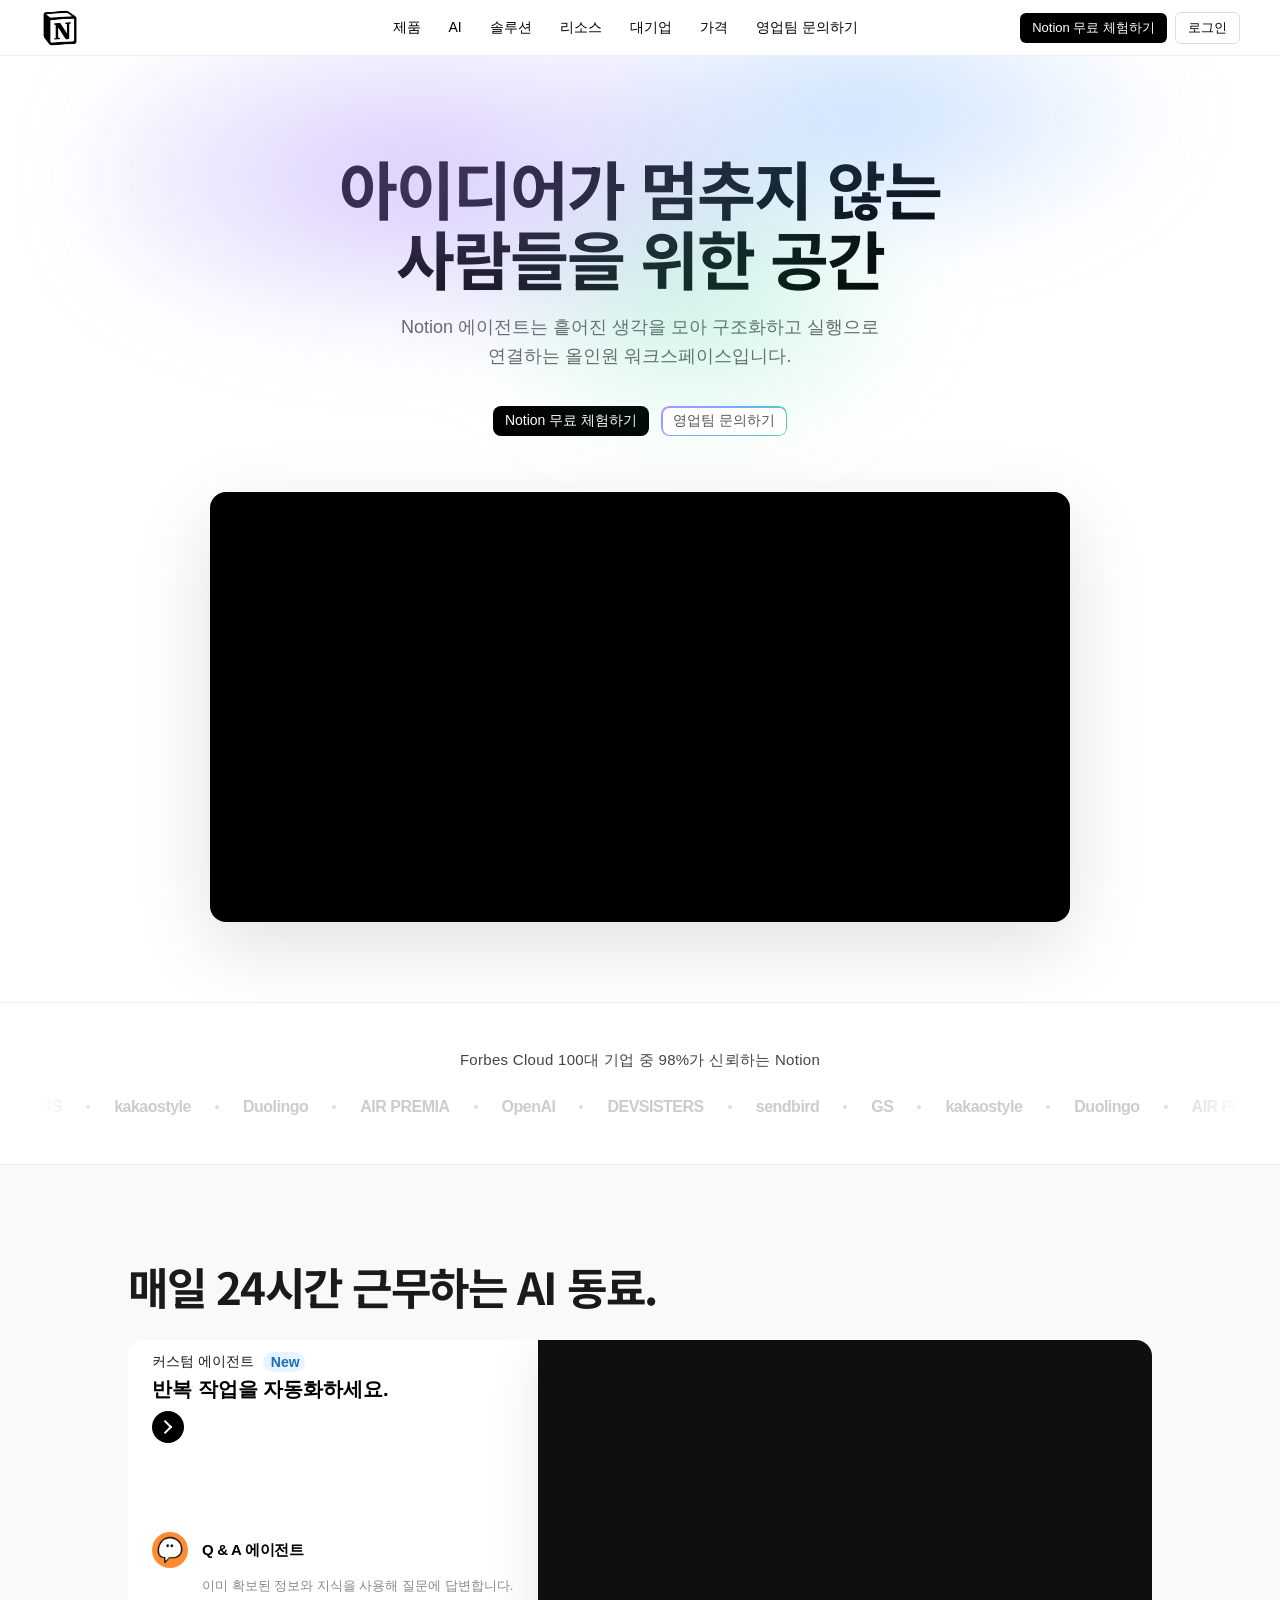
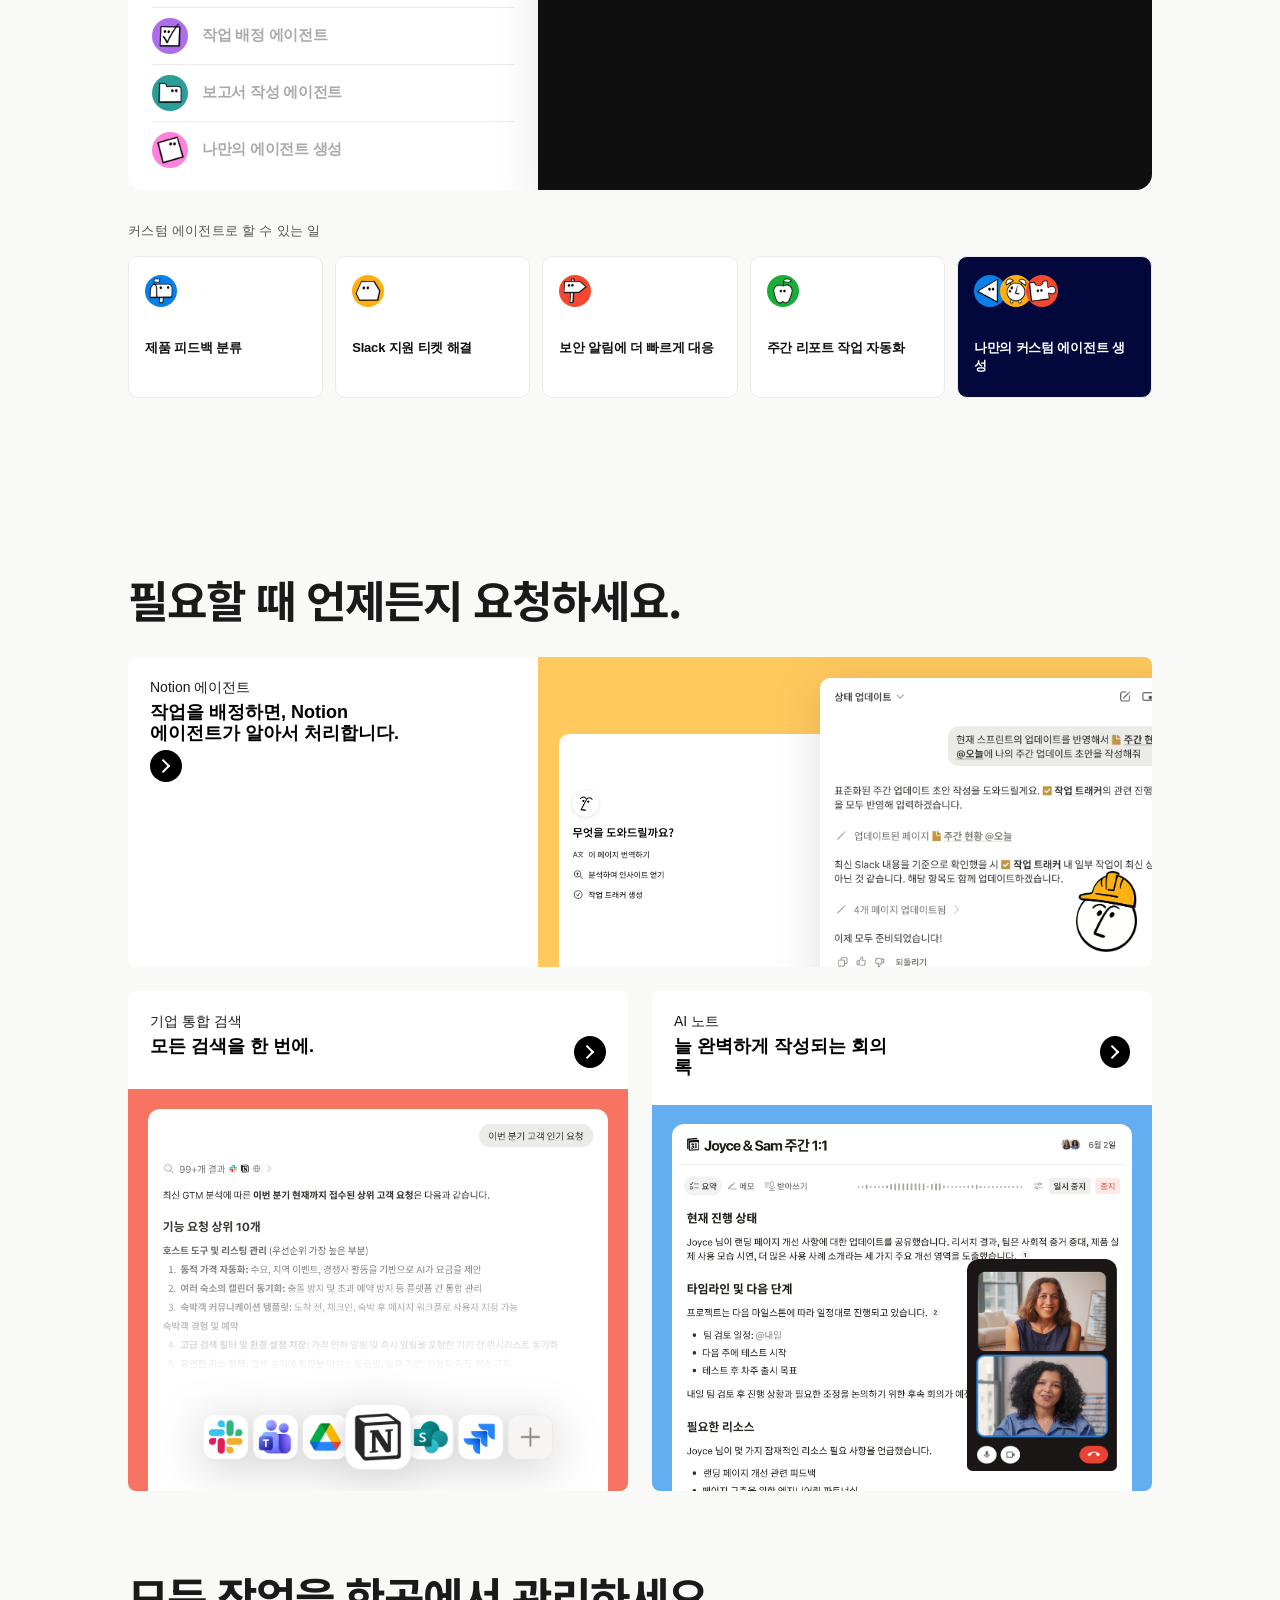
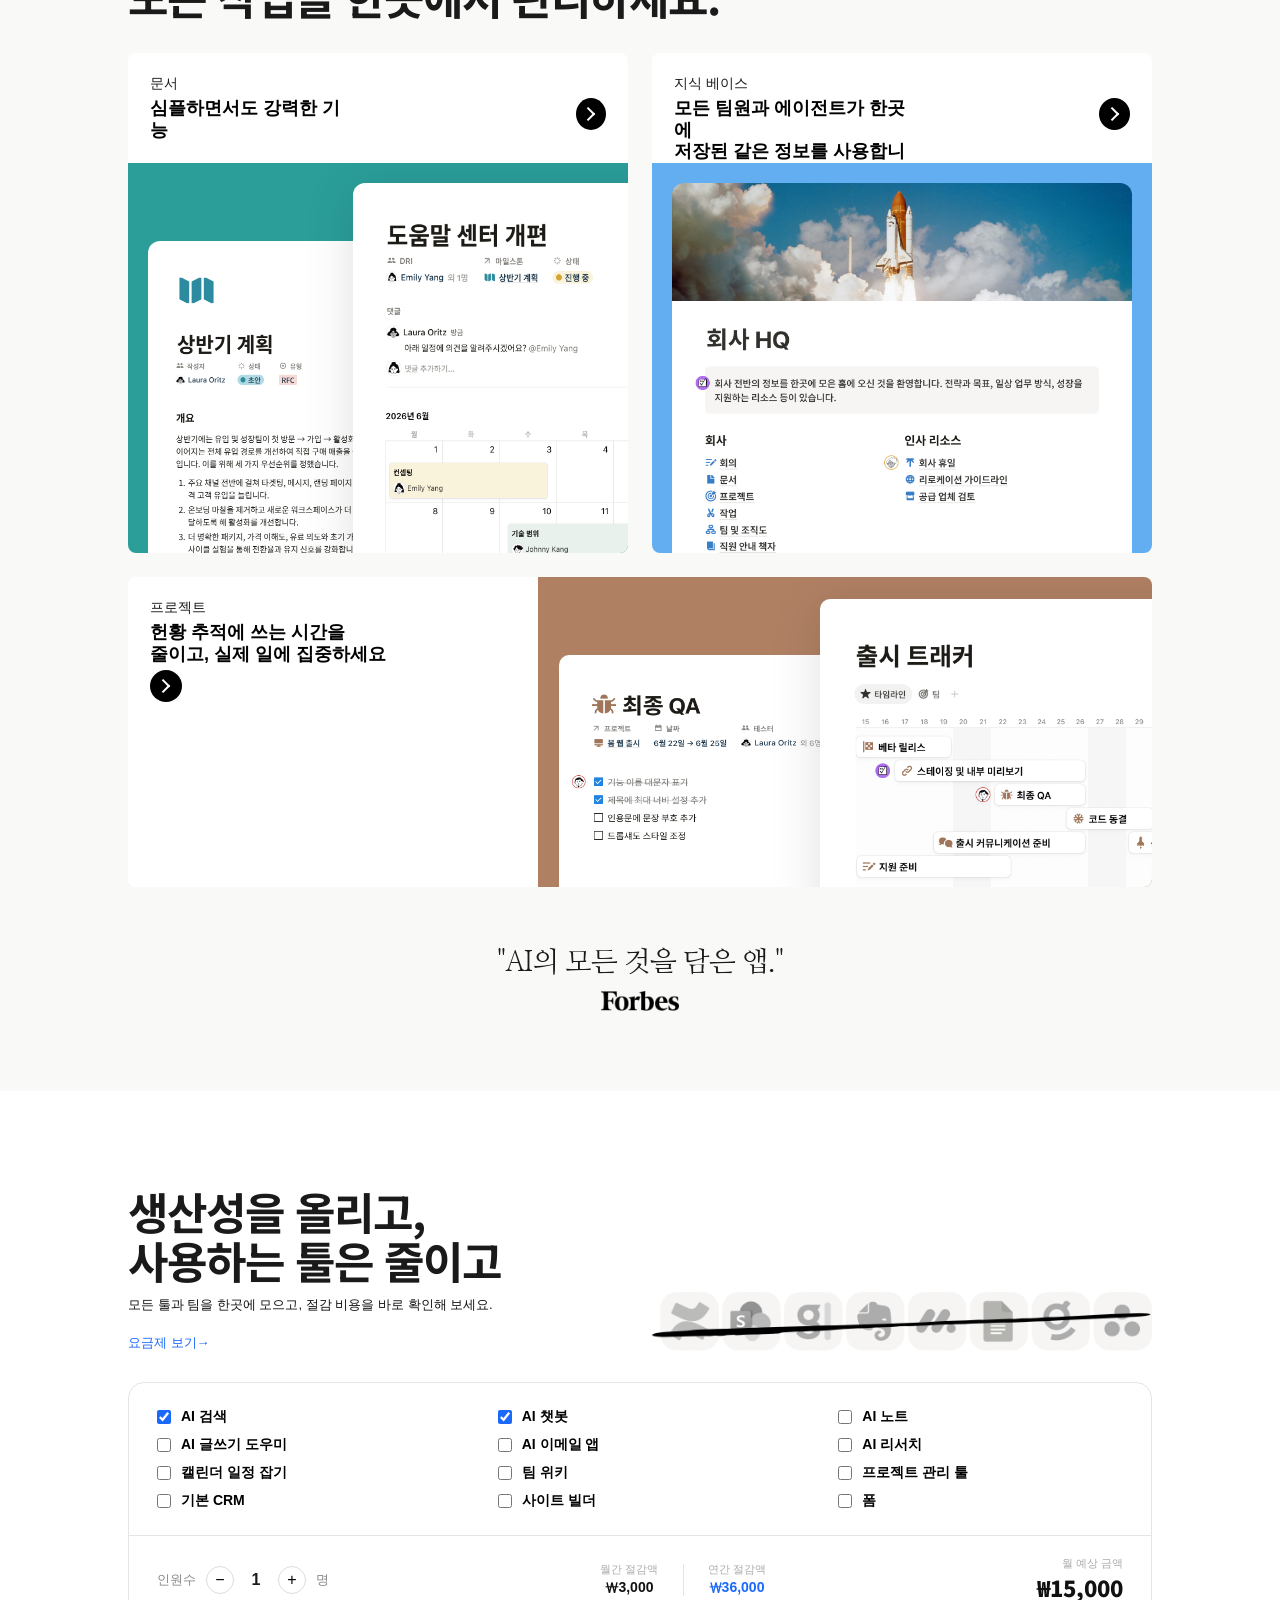
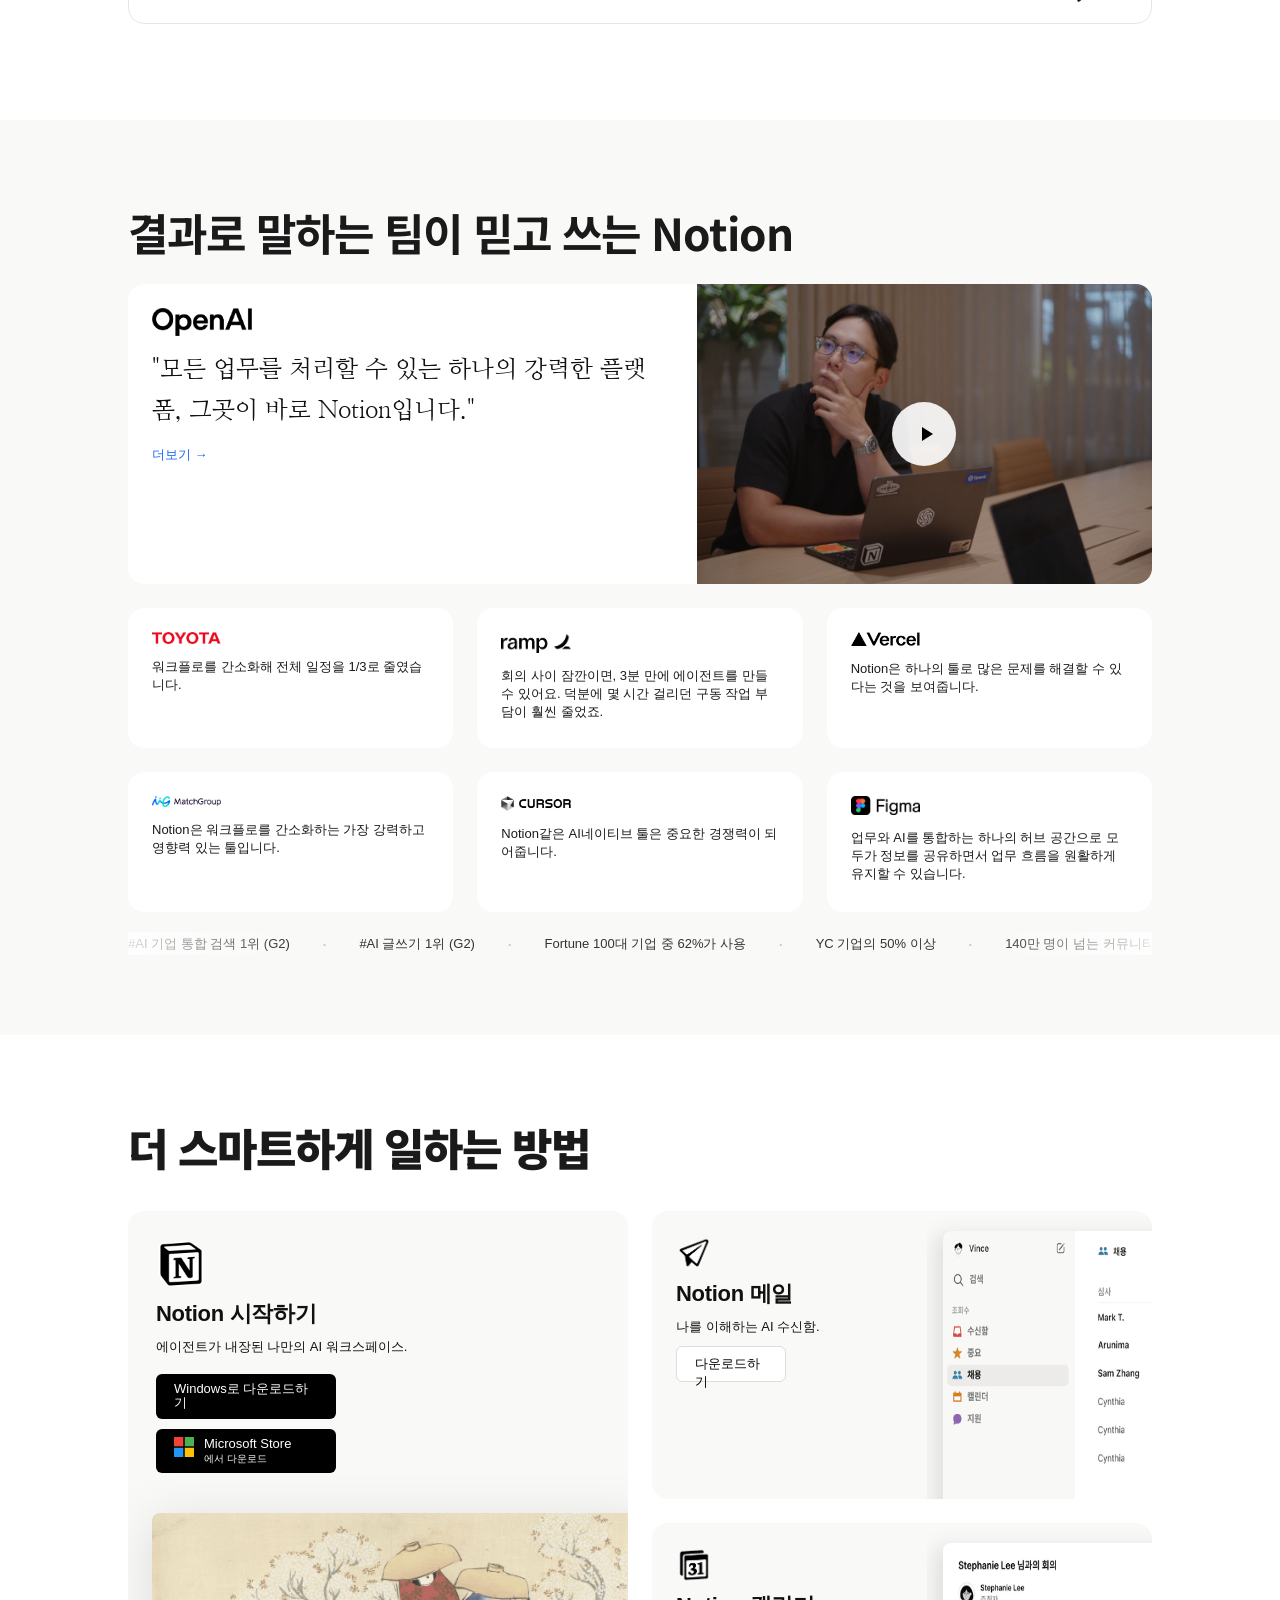
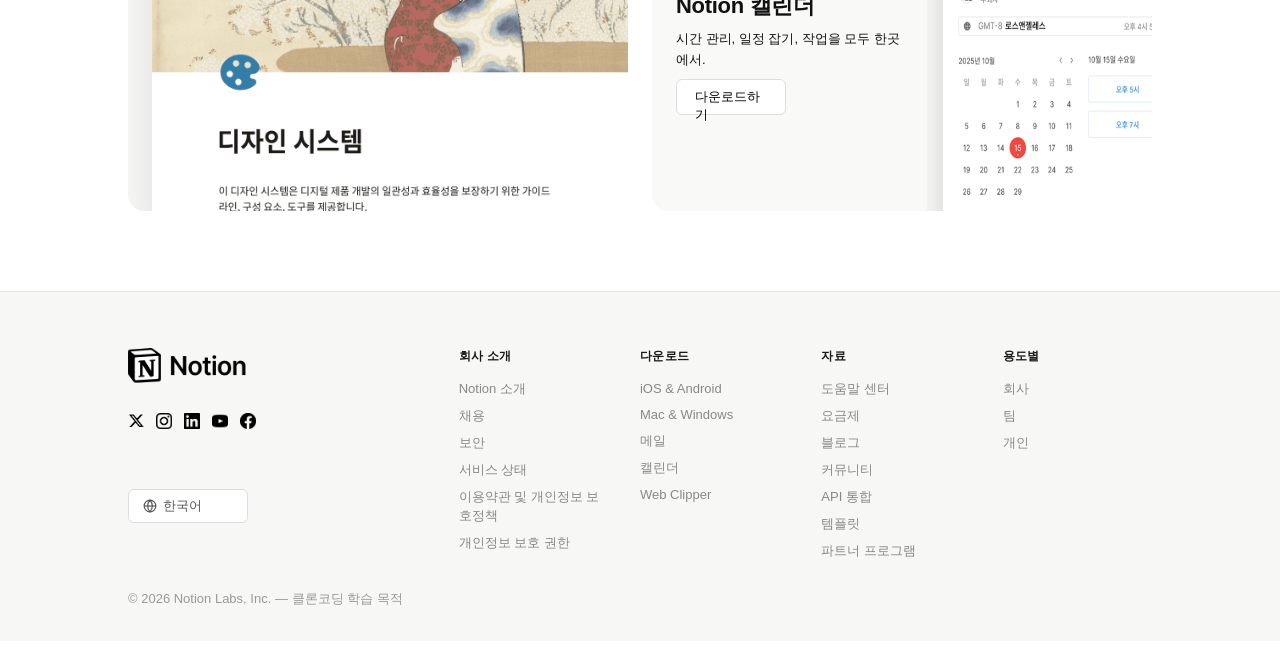
==== index.html @ 0d839140 "Rename Main.html to index.html" ====
<!DOCTYPE html>
<html lang="ko">

<head>
  <meta charset="UTF-8" />
  <meta name="viewport" content="width=device-width, initial-scale=1.0" />
  <title>Notion — 클론코딩</title>
  <link href="https://fonts.googleapis.com/css2?family=Noto+Sans+KR:wght@100..900&display=swap" rel="stylesheet">
  <link href="https://fonts.googleapis.com/css2?family=Nanum+Myeongjo&family=Noto+Sans+KR:wght@100..900&display=swap"
    rel="stylesheet">
  <link rel="stylesheet" href="css/main.css">
</head>

<body>

  <nav>
    <div class="nav-logo">
      <div class="logo-icon"><img src="img/logo.png" alt=""></div>
    </div>
    <ul class="nav-links">
      <li><a href="#">제품</a></li>
      <li><a href="#">AI</a></li>
      <li><a href="#">솔루션</a></li>
      <li><a href="#">리소스</a></li>
      <li><a href="#">대기업</a></li>
      <li><a href="#">가격</a></li>
      <li><a href="#">영업팀 문의하기</a></li>
    </ul>
    <div class="nav-right">
      <button class="btn-dark">Notion 무료 체험하기</button>
      <button class="btn-ghost">로그인</button>
      <button class="hamburger" onclick="toggleMenu()" id="hamburger">
        <span></span>
        <span></span>
        <span></span>
      </button>
    </div>
  </nav>

  <!-- 모바일 메뉴 -->
  <div class="mobile-menu" id="mobile-menu">
    <ul class="mobile-links">
      <li><a href="#" onclick="toggleMenu()">제품</a></li>
      <li><a href="#" onclick="toggleMenu()">AI</a></li>
      <li><a href="#" onclick="toggleMenu()">솔루션</a></li>
      <li><a href="#" onclick="toggleMenu()">리소스</a></li>
      <li><a href="#" onclick="toggleMenu()">요금제</a></li>
      <li><a href="#" onclick="toggleMenu()">대기업</a></li>
      <li><a href="#" onclick="toggleMenu()">가격</a></li>
    </ul>
    <div class="mobile-box">
      <div class="mobile-box-btns">
        <button class="mobile-box-btn">Notion</button>
        <button class="mobile-box-btn">Notion 캘린더</button>
        <button class="mobile-box-btn">Notion 메일</button>
      </div>
    </div>
    <div class="mobile-bottom">
      <button class="mobile-login">로그인</button>
      <button class="mobile-download">Notion 앱 다운로드</button>
    </div>
  </div>


  <section class="hero">
    <h1>아이디어가 멈추지 않는<br>사람들을 위한 공간</h1>
    <p>Notion 에이전트는 흩어진 생각을 모아 구조화하고 실행으로 <br>연결하는 올인원 워크스페이스입니다.</p>
    <div class="hero-cta">
      <button class="cta-primary">Notion 무료 체험하기</button>
      <button class="cta-text">영업팀 문의하기</button>
    </div>

    <div class="hero-video-wrap">
      <video src="video/notion vid.mp4" autoplay muted loop playsinline></video>
    </div>

  </section>

  <div class="logos-section fade-up">
    <p class="logos-label">Forbes Cloud 100대 기업 중 98%가 신뢰하는 Notion</p>
    <div class="logos-marquee-wrap">
      <div class="logos-marquee-track">
        <span class="logo-item">GS</span>
        <span class="logo-dot"></span>
        <span class="logo-item">kakaostyle</span>
        <span class="logo-dot"></span>
        <span class="logo-item">Duolingo</span>
        <span class="logo-dot"></span>
        <span class="logo-item">AIR PREMIA</span>
        <span class="logo-dot"></span>
        <span class="logo-item">OpenAI</span>
        <span class="logo-dot"></span>
        <span class="logo-item">DEVSISTERS</span>
        <span class="logo-dot"></span>
        <span class="logo-item">sendbird</span>
        <span class="logo-dot"></span>
        <span class="logo-item">GS</span>
        <span class="logo-dot"></span>
        <span class="logo-item">kakaostyle</span>
        <span class="logo-dot"></span>
        <span class="logo-item">Duolingo</span>
        <span class="logo-dot"></span>
        <span class="logo-item">AIR PREMIA</span>
        <span class="logo-dot"></span>
        <span class="logo-item">OpenAI</span>
        <span class="logo-dot"></span>
        <span class="logo-item">DEVSISTERS</span>
        <span class="logo-dot"></span>
        <span class="logo-item">sendbird</span>
      </div>
    </div>
  </div>

  <section class="features fade-up">
  <div class="inner">
    <h2 class="features-title">매일 24시간 <br class="mobile-br"> 근무하는 AI 동료.</h2>
    <div class="features-body">

      <!-- 왼쪽 상단: 텍스트 영역 -->
      <div class="features-top-left">
        <div>
          <span>커스텀 에이전트 </span>
          <span class="tag-blue">New</span>
        </div>
        <p class="features-subtitle">반복 작업을 자동화하세요.</p>
        <span class="arrow"></span>
      </div>

      <!-- 왼쪽 하단: 아코디언 리스트 -->
      <div class="features-bottom-left">
        <div class="features-list">
          <div class="feature-item active" onclick="setFeature(this, 'video/notion vid2.mp4')">
            <div class="feature-item-top">
              <div class="feature-item-icon icon-c1">
                <img src="img/icon1.png" alt="">
              </div>
              <div class="feature-item-right">
                <a href="#" class="feature-item-name" onclick="event.preventDefault()">Q & A 에이전트</a>
              </div>
            </div>
            <div class="feature-item-desc">이미 확보된 정보와 지식을 사용해 질문에 답변합니다.</div>
          </div>
          <div class="feature-item" onclick="setFeature(this, 'video/notion vid.mp4')">
            <div class="feature-item-top">
              <div class="feature-item-icon icon-c2">
                <img src="img/icon2.png" alt="">
              </div>
              <div class="feature-item-right">
                <span class="feature-item-name">작업 배정 에이전트</span>
              </div>
            </div>
            <div class="feature-item-desc">담당자를 지정하고, 우선순위를 설정하거나, 작업을 배정하는 일도 알아서 수행합니다.</div>
          </div>
          <div class="feature-item" onclick="setFeature(this, 'video/notion vid2.mp4')">
            <div class="feature-item-top">
              <div class="feature-item-icon icon-c3">
                <img src="img/icon3.png" alt="">
              </div>
              <div class="feature-item-right">
                <span class="feature-item-name">보고서 작성 에이전트</span>
              </div>
            </div>
            <div class="feature-item-desc">보고서를 대신 작성·요약하고 전송합니다.</div>
          </div>
          <div class="feature-item" onclick="setFeature(this, 'video/notion vid.mp4')">
            <div class="feature-item-top">
              <div class="feature-item-icon icon-c4">
                <img src="img/icon4.png" alt="">
              </div>
              <div class="feature-item-right">
                <span class="feature-item-name">나만의 에이전트 생성</span>
              </div>
            </div>
            <div class="feature-item-desc">반복되는 작업은 커스텀 에이전트에 맡겨 보세요.</div>
          </div>
        </div>
      </div>

      <!-- 오른쪽: 비디오 (row 전체) -->
      <div class="features-video">
        <video class="feat-vid active" src="video/notion vid2.mp4" autoplay muted loop playsinline></video>
      </div>

    </div>

    <!-- 모바일 아이템 텍스트 -->
    <div class="mobile-feat-info">
      <div class="mobile-feat-name" id="mobile-feat-name">Q & A 에이전트</div>
      <div class="mobile-feat-desc" id="mobile-feat-desc">이미 확보된 정보와 지식을 사용해 질문에 답변합니다.</div>
      <div class="mobile-feat-dots">
        <button class="mobile-dot active" onclick="mobileFeat(0)"></button>
        <button class="mobile-dot" onclick="mobileFeat(1)"></button>
        <button class="mobile-dot" onclick="mobileFeat(2)"></button>
        <button class="mobile-dot" onclick="mobileFeat(3)"></button>
      </div>
    </div>

    <!-- 하단: 타이틀 + 5개 카드 -->
    <div class="features-bottom">
      <p class="features-bottom-title">커스텀 에이전트로 할 수 있는 일</p>
      <div class="features-cards">
        <div class="feat-card">
          <div class="feat-card-icon icon-c5"><img src="img/icon5.png" alt=""></div>
          <div class="feat-card-name">제품 피드백 분류</div>
        </div>
        <div class="feat-card">
          <div class="feat-card-icon icon-c6"><img src="img/icon6.png" alt=""></div>
          <div class="feat-card-name">Slack 지원 티켓 해결</div>
        </div>
        <div class="feat-card">
          <div class="feat-card-icon icon-c7"><img src="img/icon7.png" alt=""></div>
          <div class="feat-card-name">보안 알림에 더 빠르게 대응</div>
        </div>
        <div class="feat-card">
          <div class="feat-card-icon icon-c8"><img src="img/icon8.png" alt=""></div>
          <div class="feat-card-name">주간 리포트 작업 자동화</div>
        </div>
        <div class="feat-card feat-card-overlap">
          <div class="feat-card-icon-overlap">
            <div class="overlap-circle icon-c9"><img src="img/icon9.png" alt=""></div>
            <div class="overlap-circle icon-c10"><img src="img/icon10.png" alt=""></div>
            <div class="overlap-circle icon-c11"><img src="img/icon11.png" alt=""></div>
          </div>
          <div class="feat-card-name">나만의 커스텀 에이전트 생성</div>
        </div>
      </div>
    </div>

  </div>
</section>

  <section class="hl-section fade-up">
    <div class="inner">
      <h2 class="hl-title">필요할 때 언제든지 요청하세요.</h2>
      <div class="hl-grid">
        <!-- 상단: 큰 카드 1개 -->
        <div class="hl-card hl-card-large">
          <div class="hl-card-left">
            <div><span>Notion 에이전트 </span></div>
            <p class="features-subtitle">작업을 배정하면, Notion <br> 에이전트가 알아서 처리합니다.</p>
            <span class="arrow"></span>
          </div>
          <div class="hl-card-right">
            <img class="hl-img-base" src="img/notion3.png" alt="">
            <img class="hl-img-mid" src="img/notion4.png" alt="">
            <img class="hl-img-top" src="img/notion_icon.png" alt="">
          </div>
        </div>
        <!-- 하단: 카드 2개 -->
        <div class="hl-card hl-card-small hl-small-1">
          <div class="hl-small-text">
            <div>
              <span>기업 통합 검색 </span>
            </div>
            <div class="text1">
              <p class="features-subtitle">모든 검색을 한 번에.</p>
              <span class="arrow"></span>
            </div>
          </div>
          <div class="hl-small1">
            <img class="small-img" src="img/notion_bot1.png" alt="">
            <img class="small-icon" src="img/notion_bot_icon.png" alt="">
          </div>
        </div>
        <div class="hl-card hl-card-small hl-small-2">
          <div class="hl-small-text">
            <div>
              <span>AI 노트 </span>
            </div>
            <div class="text2">
              <p class="features-subtitle">늘 완벽하게 작성되는 회의록</p>
              <span class="arrow"></span>
            </div>
          </div>
          <div class="hl-small2">
            <img class="small-img" src="img/notion_bot2.png" alt="">
            <img class="small-icon" src="img/notion_bot_icon2.png" alt="">
          </div>
        </div>
      </div>
    </div>
  </section>

  <section class="hl-section-2 fade-up">
    <div class="inner">
      <h2 class="hl-title">모든 작업을 <br class="mobile-br"> 한곳에서 관리하세요.</h2>
      <div class="hl-grid-2">
        <!-- 상단: 카드 2개 -->
        <div class="hl-card hl-card-small hl-small-1">
          <div class="hl-small-text">
            <div><span>문서</span></div>
            <div class="text3">
              <p class="features-subtitle">심플하면서도 강력한 기능</p>
              <span class="arrow"></span>
            </div>
          </div>
          <div class="hl-small3">
            <img class="small-top" src="img/notion_top1.png" alt="">
            <img class="small-bot" src="img/notion_top2.png" alt="">
          </div>
        </div>
        <div class="hl-card hl-card-small hl-small-2">
          <div class="hl-small-text">
            <div><span>지식 베이스 </span></div>
            <div class="text4">
              <p class="features-subtitle">모든 팀원과 에이전트가 한곳에 <br> 저장된 같은 정보를 사용합니다.</p>
              <span class="arrow"></span>
            </div>
          </div>
          <div class="hl-small4">
            <img class="small-img" src="img/notion_top3.png" alt="">
          </div>
        </div>
        <!-- 하단: 큰 카드 1개 -->
        <div class="hl-card hl-card-large-2">
          <div class="hl-card-left">
            <div><span>프로젝트 </span></div>
            <p class="features-subtitle">헌황 추적에 쓰는 시간을 <br> 줄이고, 실제 일에 집중하세요</p>
            <span class="arrow"></span>
          </div>
          <div class="hl-card-right2">
            <img class="hl-img-base" src="img/notion6.png" alt="">
            <img class="hl-img-mid" src="img/notion5.png" alt="">
          </div>
        </div>
      </div>
    </div>
    <div class="hl-bottom-banner">
      <p class="hl-bottom-text">"AI의 모든 것을 담은 앱."</p>
      <img class="hl-bottom-img" src="img/banner_icon.png" alt="">
    </div>
  </section>


  <section class="pricing-hero fade-up">

    <div class="inner">

      <div class="pricing-hero-top">
        <div class="pricing-hero-left">
          <h2 class="pricing-hero-title">생산성을 올리고, <br> 사용하는 툴은 줄이고</h2>
          <p class="pricing-hero-sub">모든 툴과 팀을 한곳에 모으고, 절감 비용을 바로 확인해 보세요.</p>
          <button class="pricing-hero-btn">요금제 보기→</button>
        </div>

        <div class="pricing-hero-right">
          <img src="img/pricing.png" alt="">
        </div>
      </div>

      <div class="pricing-box">
        <!-- 체크리스트 -->
        <ul class="pricing-checklist">
          <li>
            <label class="check-item">
              <input type="checkbox" checked onchange="calcPrice()">
              <span class="check-name">AI 검색</span>
            </label>
          </li>
          <li>
            <label class="check-item">
              <input type="checkbox" checked onchange="calcPrice()">
              <span class="check-name">AI 챗봇</span>
            </label>
          </li>
          <li>
            <label class="check-item">
              <input type="checkbox" onchange="calcPrice()">
              <span class="check-name">AI 노트</span>
            </label>
          </li>
          <li>
            <label class="check-item">
              <input type="checkbox" onchange="calcPrice()">
              <span class="check-name">AI 글쓰기 도우미</span>
            </label>
          </li>
          <li>
            <label class="check-item">
              <input type="checkbox" onchange="calcPrice()">
              <span class="check-name">AI 이메일 앱</span>
            </label>
          </li>
          <li>
            <label class="check-item">
              <input type="checkbox" onchange="calcPrice()">
              <span class="check-name">AI 리서치</span>
            </label>
          </li>
          <li>
            <label class="check-item">
              <input type="checkbox" onchange="calcPrice()">
              <span class="check-name">캘린더 일정 잡기</span>
            </label>
          </li>
          <li>
            <label class="check-item">
              <input type="checkbox" onchange="calcPrice()">
              <span class="check-name">팀 위키</span>
            </label>
          </li>
          <li>
            <label class="check-item">
              <input type="checkbox" onchange="calcPrice()">
              <span class="check-name">프로젝트 관리 툴</span>
            </label>
          </li>
          <li>
            <label class="check-item">
              <input type="checkbox" onchange="calcPrice()">
              <span class="check-name">기본 CRM</span>
            </label>
          </li>
          <li>
            <label class="check-item">
              <input type="checkbox" onchange="calcPrice()">
              <span class="check-name">사이트 빌더</span>
            </label>
          </li>
          <li>
            <label class="check-item">
              <input type="checkbox" onchange="calcPrice()">
              <span class="check-name">폼</span>
            </label>
          </li>
        </ul>

        <!-- 구분선 -->
        <div class="pricing-divider"></div>

        <!-- 인원수 + 절감액 일렬 -->
        <div class="pricing-bottom-row">
          <div class="pricing-counter">
            <span class="counter-label">인원수</span>
            <button class="counter-btn" onclick="changeCount(-1)">−</button>
            <span class="counter-num" id="member-count">1</span>
            <button class="counter-btn" onclick="changeCount(1)">+</button>
            <span class="counter-unit">명</span>
          </div>
          <div class="pricing-savings">
            <div class="saving-item">
              <span class="saving-label">월간 절감액</span>
              <span class="saving-value" id="monthly-saving">₩0</span>
            </div>
            <div class="saving-divider"></div>
            <div class="saving-item">
              <span class="saving-label">연간 절감액</span>
              <span class="saving-value highlight-saving" id="yearly-saving">₩0</span>
            </div>
          </div>
          <div class="pricing-total-wrap">
            <span class="pricing-total-label">월 예상 금액</span>
            <span class="pricing-total-num" id="total-price">₩15,000</span>
          </div>
        </div>
      </div>
    </div>
  </section>

  <section class="social-section fade-up">
    <div class="inner">

      <h2 class="social-hero-title">결과로 말하는 팀이 <br class="mobile-br"> 믿고 쓰는 Notion</h2>

      <div class="social-card-large">
        <div class="social-large-left">
          <img class="social-large-title" src="img/openai.png" alt="">
          <p class="social-large-desc">"모든 업무를 처리할 수 있는 <br class="mobile-br"> 하나의 <br>강력한 플랫폼, <br class="mobile-br">
            그곳이 바로 Notion입니다."</p>
          <a href="#" class="social-large-btn">더보기 →</a>
        </div>
        <div class="social-large-right" onclick="openModal()">
          <img src="img/social_thumb.png" alt="">
          <div class="play-overlay">
            <div class="play-circle">
              <svg viewBox="0 0 24 24">
                <path d="M8 5v14l11-7z" />
              </svg>
            </div>
          </div>
        </div>
      </div>

      <!-- 유튜브 모달 -->
      <div class="yt-modal" id="yt-modal" onclick="closeModal(event)">
        <div class="yt-modal-inner">
          <button class="yt-close" onclick="closeModal()">✕</button>
          <iframe width="1410" height="793" src="https://www.youtube.com/embed/HubmluaaFmc"
            title="OpenAI turns shared knowledge into faster workflows" frameborder="0"
            allow="accelerometer; autoplay; clipboard-write; encrypted-media; gyroscope; picture-in-picture; web-share"
            referrerpolicy="strict-origin-when-cross-origin" allowfullscreen></iframe>
        </div>
      </div>


      <div class="social-grid">
        <div class="social-card">
          <a href="#"></a>
          <img src="img/toyota.png" alt="">
          <p>워크플로를 간소화해 전체 일정을 1/3로 <br> 줄였습니다.</p>
        </div>
        <div class="social-card">
          <a href="#"></a>
          <img src="img/ramp.png" alt="">
          <p>회의 사이 잠깐이면, 3분 만에 에이전트를 만들 수 있어요. 덕분에 몇 시간 걸리던 구동 작업 부담이 훨씬 줄었죠.</p>
        </div>
        <div class="social-card">
          <a href="#"></a>
          <img src="img/vercel.png" alt="">
          <p>Notion은 하나의 툴로 많은 문제를 해결할 수 <br> 있다는 것을 보여줍니다.</p>
        </div>
        <div class="social-card">
          <a href="#"></a>
          <img src="img/match.png" alt="">
          <p>Notion은 워크플로를 간소화하는 가장 강력하고 <br> 영향력 있는 툴입니다.</p>
        </div>
        <div class="social-card">
          <a href="#"></a>
          <img src="img/cursor.png" alt="">
          <p>Notion같은 AI네이티브 툴은 중요한 경쟁력이 <br> 되어줍니다.</p>
        </div>
        <div class="social-card">
          <a href="#"></a>
          <img src="img/Figma-logo.png" alt="">
          <p>업무와 AI를 통합하는 하나의 허브 공간으로 모두가 정보를 공유하면서 업무 흐름을 원활하게 유지할 수 있습니다.</p>
        </div>
      </div>

      <div class="marquee-wrap">
        <div class="marquee-track">
          <span>#AI 기업 통합 검색 1위 (G2)</span>
          <span class="marquee-dot">·</span>
          <span>#AI 글쓰기 1위 (G2)</span>
          <span class="marquee-dot">·</span>
          <span>Fortune 100대 기업 중 62%가 사용</span>
          <span class="marquee-dot">·</span>
          <span>YC 기업의 50% 이상</span>
          <span class="marquee-dot">·</span>
          <span>140만 명이 넘는 커뮤니티 멤버</span>
          <span class="marquee-dot">·</span>
          <span>1억 명 이상의 전 세계 사용자</span>
          <span class="marquee-dot">·</span>
          <span>#3년 연속 지식 베이스 1위 (G2)</span>
          <span class="marquee-dot">·</span>
        </div>
      </div>
    </div>
  </section>

  <section class="bento-section fade-up">
    <div class="inner">
      <h2 class="bento-title">더 스마트하게 일하는 방법</h2>
      <div class="bento-grid">

        <!-- 왼쪽: 큰 카드 -->
        <div class="bento-card bento-large">
          <img class="bento-l-img1" src="img/bento_icon1.png" alt="">
          <div class="bento-l-text">
            <p class="bento-label">Notion 시작하기</p>
            <p class="bento-desc">에이전트가 내장된 나만의 AI 워크스페이스.</p>
            <div class="bento-btns">
              <a href="#" class="bento-btn-solid">Windows로 다운로드하기</a>
              <a href="#" class="bento-btn-solid"><img src="img/microsoft.png" alt="">
                <p>Microsoft Store<br><span>에서 다운로드</span></p>
              </a>
              <a href="#" class="bento-btn-solid bento-btn-mobile-only"><img src="img/android.png" alt="">안드로이드용
                다운로드하기</a>
            </div>
          </div>
          <div class="bento-l-img2-wrap">
            <img class="bento-l-img2" src="img/bento_img1.png" alt="">
          </div>
        </div>

        <!-- 오른쪽: 카드 2개 위아래 -->
        <div class="bento-right">
          <div class="bento-card bento-small">
            <div class="bento-s-left">
              <img class="bento-s-img1" src="img/bento_icon2.png" alt="">
              <p class="bento-label">Notion 메일</p>
              <p class="bento-desc">나를 이해하는 AI 수신함.</p>
              <a href="#" class="bento-btn-outline">다운로드하기</a>
            </div>
            <div class="bento-s-img2-wrap">
              <img class="bento-s-img2" src="img/bento_img2.png" alt="">
            </div>
          </div>
          <div class="bento-card bento-small">
            <div class="bento-s-left">
              <img class="bento-s-img1" src="img/bento_icon3.png" alt="">
              <p class="bento-label">Notion 캘린더</p>
              <p class="bento-desc">시간 관리, 일정 잡기, 작업을 모두 한곳에서.</p>
              <a href="#" class="bento-btn-outline">다운로드하기</a>
            </div>
            <div class="bento-s-img2-wrap">
              <img class="bento-s-img2" src="img/bento_img3.png" alt="">
            </div>
          </div>
        </div>

      </div>
    </div>
  </section>

  <footer>
    <div class="inner">
      <div class="footer-grid">
        <div class="footer-brand">
          <img src="img/footer_icon.png" alt="">
          <div class="footer-sns">
            <a href="#" class="sns-btn"><img src="img/sns_x.png" alt="X"></a>
            <a href="#" class="sns-btn"><img src="img/sns_instagram.png" alt="Instagram"></a>
            <a href="#" class="sns-btn"><img src="img/sns_linkedin.png" alt="LinkedIn"></a>
            <a href="#" class="sns-btn"><img src="img/sns_youtube.png" alt="YouTube"></a>
            <a href="#" class="sns-btn"><img src="img/sns_facebook.png" alt="Facebook"></a>
          </div>
          <div class="footer-lang-wrap">
            <button class="footer-lang-btn" onclick="toggleLang(event)">
              <svg width="14" height="14" viewBox="0 0 24 24" fill="none" stroke="currentColor" stroke-width="2">
                <circle cx="12" cy="12" r="10" />
                <line x1="2" y1="12" x2="22" y2="12" />
                <path d="M12 2a15.3 15.3 0 0 1 4 10 15.3 15.3 0 0 1-4 10 15.3 15.3 0 0 1-4-10 15.3 15.3 0 0 1 4-10z" />
              </svg>
              <span id="lang-label">한국어</span>
            </button>
            <div class="lang-dropdown" id="lang-dropdown">
              <button onclick="selectLang('한국어', this)">한국어</button>
              <button onclick="selectLang('English', this)">English</button>
              <button onclick="selectLang('日本語', this)">日本語</button>
              <button onclick="selectLang('中文', this)">中文</button>
              <button onclick="selectLang('Français', this)">Français</button>
              <button onclick="selectLang('Deutsch', this)">Deutsch</button>
            </div>
          </div>
          <p class="footer-bottom">© 2026 Notion Labs, Inc. — 클론코딩 학습 목적</p>
        </div>
        <div class="footer-col">
          <h4>회사 소개</h4>
          <ul>
            <li><a href="#">Notion 소개</a></li>
            <li><a href="#">채용</a></li>
            <li><a href="#">보안</a></li>
            <li><a href="#">서비스 상태</a></li>
            <li><a href="#">이용약관 및 개인정보 보호정책</a></li>
            <li><a href="#">개인정보 보호 권한</a></li>
          </ul>
        </div>
        <div class="footer-col">
          <h4>다운로드</h4>
          <ul>
            <li><a href="#">iOS & Android</a></li>
            <li><a href="#">Mac & Windows</a></li>
            <li><a href="#">메일</a></li>
            <li><a href="#">캘린더</a></li>
            <li><a href="#">Web Clipper</a></li>
          </ul>
        </div>
        <div class="footer-col">
          <h4>자료</h4>
          <ul>
            <li><a href="#">도움말 센터</a></li>
            <li><a href="#">요금제</a></li>
            <li><a href="#">블로그</a></li>
            <li><a href="#">커뮤니티</a></li>
            <li><a href="#">API 통합</a></li>
            <li><a href="#">템플릿</a></li>
            <li><a href="#">파트너 프로그램</a></li>
          </ul>
        </div>
        <div class="footer-col">
          <h4>용도별</h4>
          <ul>
            <li><a href="#">회사</a></li>
            <li><a href="#">팀</a></li>
            <li><a href="#">개인</a></li>
          </ul>
        </div>
      </div>
    </div>
  </footer>

  <script>
    const mobileFeats = [
      { name: '문서 & 위키', desc: '팀의 지식을 체계적으로 정리하고 모든 문서를 한 곳에서 관리하세요.' },
      { name: '프로젝트 & 태스크', desc: '보드, 타임라인, 캘린더 등 다양한 뷰로 프로젝트를 관리하세요.' },
      { name: 'Notion AI', desc: 'AI가 문서 작성, 요약, 번역을 도와드립니다.' },
      { name: '연동 & 통합', desc: 'Slack, GitHub, Figma 등 100개 이상의 도구와 원활하게 연동됩니다.' },
    ];
    let mobileFeatIdx = 0;

    if (window.innerWidth <= 480) {
      document.querySelectorAll('.feat-vid').forEach(v => {
        v.src = 'video/notion_vid_mobile.mp4';
        v.load();
      });
    }

    function mobileFeat(idx) {
      mobileFeatIdx = idx;
      document.querySelectorAll('.feat-vid').forEach((v, i) => {
        v.classList.toggle('active', i === idx);
        if (i === idx) v.play();
      });
      document.getElementById('mobile-feat-name').innerText = mobileFeats[mobileFeatIdx].name;
      document.getElementById('mobile-feat-desc').innerText = mobileFeats[mobileFeatIdx].desc;
      document.querySelectorAll('.mobile-dot').forEach((d, i) => {
        d.classList.toggle('active', i === idx);
      });
    }
    function toggleMenu() {
      document.getElementById('hamburger').classList.toggle('open');
      document.getElementById('mobile-menu').classList.toggle('open');
    }

    const observer = new IntersectionObserver((entries) => {
      entries.forEach(e => { if (e.isIntersecting) e.target.classList.add('visible'); });
    }, { threshold: 0.1 });
    document.querySelectorAll('.fade-up').forEach(el => observer.observe(el));

    function setFeature(el, idx) {
      document.querySelectorAll('.feature-item').forEach(item => item.classList.remove('active'));
      el.classList.add('active');
      document.querySelectorAll('.feat-vid').forEach((v, i) => {
        const isActive = i === idx;
        v.classList.toggle('active', isActive);
        if (isActive) { v.play(); }
      });
    }

    let count = 1;

    function calcPrice() {
      const checkboxes = document.querySelectorAll('.pricing-checklist input[type=checkbox]');
      const prices = [10000, 5000, 3000, 8000, 2000, 4000, 3000, 6000, 5000, 4000, 7000, 2000];
      let base = 0;
      checkboxes.forEach((cb, i) => { if (cb.checked) base += prices[i]; });
      const total = base * count;
      const monthlySaving = base * 0.2;
      const yearlySaving = monthlySaving * 12;
      document.getElementById('total-price').innerText = '₩' + total.toLocaleString();
      document.getElementById('monthly-saving').innerText = monthlySaving > 0 ? '₩' + Math.round(monthlySaving).toLocaleString() : '₩0';
      document.getElementById('yearly-saving').innerText = yearlySaving > 0 ? '₩' + Math.round(yearlySaving).toLocaleString() : '₩0';
    }

    function changeCount(dir) {
      count = Math.max(1, count + dir);
      document.getElementById('member-count').innerText = count;
      calcPrice();
    }

    calcPrice();

    function openModal() {
      const modal = document.getElementById('yt-modal');
      document.body.appendChild(modal);
      modal.classList.add('open');
    }

    function closeModal(e) {
      if (e && e.target !== document.getElementById('yt-modal') && !e.target.classList.contains('yt-close')) return;
      const modal = document.getElementById('yt-modal');
      modal.classList.remove('open');
    }

    document.addEventListener('keydown', (e) => {
      if (e.key === 'Escape') closeModal({ target: document.getElementById('yt-modal') });
    });

    function toggleLang(e) {
      e.stopPropagation();
      document.getElementById('lang-dropdown').classList.toggle('open');
    }

    function selectLang(lang, el) {
      document.getElementById('lang-label').innerText = lang;
      document.querySelectorAll('.lang-dropdown button').forEach(b => b.classList.remove('active'));
      el.classList.add('active');
      document.getElementById('lang-dropdown').classList.remove('open');
    }

    document.addEventListener('click', () => {
      document.getElementById('lang-dropdown')?.classList.remove('open');
    });

    if (window.innerWidth <= 480) {
      document.querySelector('.bento-title').innerText = '무료로 체험하세요.';
    }
  </script>

</body>

</html>
---- css/main.css ----
@charset "utf-8";

* {
    margin: 0;
    padding: 0;
    box-sizing: border-box;
}

body {
    font-family: 'Inter', sans-serif;
    background: #fff;
    color: #1a1a1a;
    overflow-x: hidden;
}

/* NAV */
nav {
    position: sticky;
    top: 0;
    z-index: 100;
    display: flex;
    align-items: center;
    justify-content: space-between;
    padding: 0 40px;
    height: 56px;
    background: rgba(255, 255, 255, 0.92);
    backdrop-filter: blur(12px);
    border-bottom: 1px solid rgba(0, 0, 0, 0.06);
}

.nav-logo {
    display: flex;
    align-items: center;
    gap: 8px;
    font-size: 18px;
    font-weight: 700;
    letter-spacing: -0.5px;
    padding-right: 150px;
}

.logo-icon {
    width: 40px;
    height: 40px;
}

.logo-icon img {
    width: 100%;
    height: 100%;
}

.nav-links {
    display: flex;
    gap: 4px;
    list-style: none;
}

.nav-links a {
    padding: 6px 12px;
    font-size: 14px;
    color: #000;
    text-decoration: none;
    border-radius: 6px;
    transition: all 0.15s;
}

.nav-links a:hover {
    background: #ececec;
    color: #000;
}

.nav-right {
    display: flex;
    align-items: center;
    gap: 8px;
}

.btn-ghost {
    padding: 6px 12px;
    background: none;
    border: 1px solid #ddd;
    border-radius: 6px;
    font-size: 13px;
    cursor: pointer;
    font-family: inherit;
    transition: all 0.15s;
}

.btn-ghost:hover {
    border-color: #999;
}

.btn-dark {
    padding: 6px 12px;
    background: #000;
    color: #fff;
    border: none;
    border-radius: 6px;
    font-size: 13px;
    cursor: pointer;
    font-family: inherit;
    transition: opacity 0.15s;
}

.btn-dark:hover {
    opacity: 0.8;
}

/* HERO */
.hero {
    text-align: center;
    padding: 96px 40px 80px;
    background: #fff;
    position: relative;
    overflow: hidden;
}

.hero::before {
    content: '';
    position: absolute;
    top: -120px;
    left: 50%;
    transform: translateX(-50%);
    width: 1100px;
    height: 600px;
    background:
        radial-gradient(ellipse 60% 50% at 30% 40%, rgba(167, 139, 250, 0.45) 0%, transparent 60%),
        radial-gradient(ellipse 50% 40% at 70% 30%, rgba(96, 165, 250, 0.35) 0%, transparent 60%),
        radial-gradient(ellipse 40% 50% at 55% 60%, rgba(52, 211, 153, 0.25) 0%, transparent 55%);
    pointer-events: none;
    filter: blur(40px);
    animation: auroraShift 8s ease-in-out infinite alternate;
}

@keyframes auroraShift {
    0% {
        transform: translateX(-50%) scale(1);
    }

    100% {
        transform: translateX(-50%) scale(1.08) translateY(12px);
    }
}

.hero-badge {
    display: inline-flex;
    align-items: center;
    gap: 6px;
    border: 1px solid #e0e0e0;
    border-radius: 20px;
    padding: 5px 14px 5px 8px;
    font-size: 12px;
    color: #555;
    margin-bottom: 28px;
    background: #fff;
}

.hero-badge-dot {
    width: 6px;
    height: 6px;
    background: #00b341;
    border-radius: 50%;
}

.hero h1 {
    font-family: "Noto Sans KR", sans-serif;
    font-size: 64px;
    font-weight: 700;
    line-height: 1.1;
    letter-spacing: -2px;
    margin-bottom: 20px;
    max-width: 800px;
    margin-left: auto;
    margin-right: auto;
    color: #000;
}

.hero p {
    font-size: 18px;
    color: #666;
    line-height: 1.6;
    max-width: 520px;
    margin: 0 auto 36px;
    font-weight: 400;
}

.hero-cta {
    display: flex;
    gap: 12px;
    justify-content: center;
    align-items: center;
}

.cta-primary {
    padding: 6px 12px;
    background: #000;
    color: #fff;
    border: none;
    border-radius: 8px;
    font-size: 14px;
    font-weight: 500;
    cursor: pointer;
    font-family: inherit;
    transition: opacity 0.15s;
}

.cta-primary:hover {
    opacity: 0.8;
}

.cta-text {
    font-size: 14px;
    color: #555;
    cursor: pointer;
    display: flex;
    align-items: center;
    gap: 4px;
    padding: 6px 12px;
    border-radius: 8px;
    position: relative;
    background: #fff;
    border: none;
    font-family: inherit;
    transition: opacity 0.2s;
}

.cta-text::before {
    content: '';
    position: absolute;
    inset: 0;
    border-radius: 8px;
    padding: 1.5px;
    background: linear-gradient(135deg, rgba(167, 139, 250, 0.9), rgba(96, 165, 250, 0.9), rgba(52, 211, 153, 0.9));
    -webkit-mask: linear-gradient(#fff 0 0) content-box, linear-gradient(#fff 0 0);
    -webkit-mask-composite: xor;
    mask-composite: exclude;
    pointer-events: none;
}

.cta-text:hover {
    opacity: 0.7;
}

.hero-sub {
    font-size: 12px;
    color: #aaa;
    margin-top: 16px;
}


/* HERO VIDEO */
.hero-video-wrap {
    max-width: 860px;
    margin: 56px auto 0;
    border-radius: 16px;
    overflow: hidden;
    box-shadow: 0 24px 80px rgba(0, 0, 0, 0.12);
    position: relative;
    background: #000;
}

.hero-video-wrap video {
    width: 100%;
    height: 100%;
    object-fit: cover;
    display: block;
}

.hero-video-wrap iframe {
    width: 100%;
    height: 100%;
    border: none;
    display: block;
}

.sidebar-workspace {
    display: flex;
    align-items: center;
    gap: 8px;
    padding: 6px 8px;
    border-radius: 6px;
    margin-bottom: 8px;
    font-size: 12px;
    font-weight: 600;
    background: #fff;
    border: 1px solid #e5e5e5;
}

.ws-icon {
    width: 20px;
    height: 20px;
    background: #000;
    border-radius: 4px;
    display: flex;
    align-items: center;
    justify-content: center;
    color: #fff;
    font-size: 9px;
    font-weight: 800;
    flex-shrink: 0;
}

.sidebar-item {
    display: flex;
    align-items: center;
    gap: 6px;
    padding: 5px 8px;
    border-radius: 4px;
    font-size: 12px;
    color: #666;
    cursor: pointer;
    transition: background 0.1s;
}

.sidebar-item:hover {
    background: #efefef;
}

.sidebar-item.active {
    background: #efefef;
    color: #000;
    font-weight: 500;
}

.sidebar-section {
    font-size: 10px;
    color: #aaa;
    padding: 8px 8px 4px;
    font-weight: 600;
    letter-spacing: 0.5px;
    text-transform: uppercase;
}

.mockup-content {
    padding: 28px 32px;
    overflow: hidden;
}

.page-title {
    font-family: "Noto Sans KR", sans-serif;
    font-size: 28px;
    font-weight: 700;
    margin-bottom: 16px;
    letter-spacing: -0.5px;
}

.page-block {
    height: 10px;
    background: #f0f0f0;
    border-radius: 4px;
    margin-bottom: 8px;
}

.page-block.w100 {
    width: 100%;
}

.page-block.w80 {
    width: 80%;
}

.page-block.w60 {
    width: 60%;
}

.page-cols {
    display: grid;
    grid-template-columns: 1fr 1fr;
    gap: 12px;
    margin-top: 16px;
}

.page-col-block {
    height: 60px;
    background: #f7f7f5;
    border-radius: 6px;
    border: 1px solid #efefef;
}

/* LOGOS */
.logos-section {
    padding: 48px 40px;
    border-top: 1px solid #f0f0f0;
    border-bottom: 1px solid #f0f0f0;
}

.logos-label {
    text-align: center;
    font-size: 15px;
    color: #444;
    margin-bottom: 28px;
    letter-spacing: 0.3px;
}

.logos-row {
    display: flex;
    justify-content: center;
    align-items: center;
    gap: 24px;
    flex-wrap: wrap;
}

.logos-marquee-wrap {
    overflow: hidden;
    position: relative;
}

.logos-marquee-wrap::before,
.logos-marquee-wrap::after {
    content: '';
    position: absolute;
    top: 0;
    bottom: 0;
    width: 80px;
    z-index: 2;
    pointer-events: none;
}

.logos-marquee-wrap::before {
    left: 0;
    background: linear-gradient(to right, #fff 0%, transparent 100%);
}

.logos-marquee-wrap::after {
    right: 0;
    background: linear-gradient(to left, #fff 0%, transparent 100%);
}

.logos-marquee-track {
    display: flex;
    align-items: center;
    gap: 24px;
    width: max-content;
    animation: marquee 20s linear infinite;
}

.logos-marquee-wrap:hover .logos-marquee-track {
    animation-play-state: paused;
}

.logo-item {
    font-size: 16px;
    font-weight: 700;
    color: #ccc;
    letter-spacing: -0.5px;
    transition: color 0.2s;
    cursor: default;
    white-space: nowrap;
}

.logo-item:hover {
    color: #818181;
}

.logo-dot {
    width: 4px;
    height: 4px;
    border-radius: 50%;
    background: #ddd;
    flex-shrink: 0;
}

/* INNER BOX */
.inner {
    max-width: 1024px;
    margin: 0 auto;
}

/* FEATURES */
.features {
    padding: 96px 40px;
    background: #f9f9f8;
}

.features-title {
    font-family: "Noto Sans KR", sans-serif;
    font-size: 44px;
    font-weight: 700;
    letter-spacing: -1.5px;
    line-height: 1.15;
    margin-bottom: 28px;
    text-align: left;
}

a.feature-item-name {
    text-decoration: none;
    font-size: 15px;
    font-weight: 600;
    color: #aaa;
    letter-spacing: -0.3px;
    transition: color 0.2s;
}

a.feature-item-name:hover {
    color: #000;
}

/* 메인 박스 - 4격자 grid */
.features-body {
    display: grid;
    grid-template-columns: 4fr 6fr;
    grid-template-rows: auto 1fr;
    background: #fff;
    border-radius: 16px;
    overflow: hidden;
    height: 450px;
}

.features-top-left {
    grid-column: 1;
    grid-row: 1;
    padding: 12px 24px 0px 24px;
}

.features-top-left div span {
    font-size: 14px;
    padding-right: 5px;
}

.features-bottom-left {
    grid-column: 1;
    grid-row: 2;
    display: flex;
    align-items: flex-end;
    padding: 0px 24px 12px 24px;
}

/* 왼쪽 텍스트 리스트 */
.features-list {
    display: flex;
    flex-direction: column;
    gap: 0;
}

.feature-item {
    padding: 10px 0 10px;
    border-bottom: 1px solid #ebebeb;
    cursor: pointer;
    transition: all 0.2s;
}

.feature-item:first-child {
    border-top: none;
}

.feature-item:last-child {
    border-bottom: none;
}

.features-top-left .features-subtitle {
    font-size: 20px;
    color: #000;
    line-height: 1.7;
    margin-bottom: 5px;
    font-weight: bold;
}

.tag-blue {
    display: inline-block;
    font-size: 11px;
    font-weight: 600;
    padding: 2px 8px;
    border-radius: 20px;
    background: #e8f4fd;
    color: #1a6eb5;
    vertical-align: middle;
}

.arrow {
    display: inline-flex;
    align-items: center;
    justify-content: center;
    width: 32px;
    height: 32px;
    border-radius: 50%;
    background: #000;
}

.arrow:hover {
    background: #444;
}

.arrow::after {
    content: '';
    display: block;
    width: 8px;
    height: 8px;
    border-top: 2px solid #fff;
    border-right: 2px solid #fff;
    transform: rotate(45deg) translate(-2px, 2px);
}

.feature-item.active .feature-item-name {
    color: #000;
}

.feature-item.active .feature-item-desc {
    max-height: 80px;
    opacity: 1;
    margin-top: 8px;
}

.feature-item-top {
    display: flex;
    align-items: center;
    gap: 14px;
}

.feature-item-icon {
    width: 36px;
    height: 36px;
    border-radius: 50%;
    background: #e8e8e8;
    flex-shrink: 0;
    overflow: hidden;
    display: flex;
    align-items: center;
    justify-content: center;
}

.feature-item-icon img {
    width: 100%;
    height: 100%;
    object-fit: cover;
    border-radius: 50%;
}

.icon-c1 {
    background: #ff8b33;
}

.icon-c2 {
    background: #ad6ded;
}

.icon-c3 {
    background: #2b9e9a;
}

.icon-c4 {
    background: #ff82de;
}

.icon-c5,
.icon-c9 {
    background: #0980e8;
}

.icon-c6,
.icon-c10 {
    background: #ffaf0f;
}

.icon-c7,
.icon-c11 {
    background: #f54831;
}

.icon-c8 {
    background: #1aad3a;
}

.feature-item-right {
    flex: 1;
    display: flex;
    align-items: center;
    gap: 8px;
}

.feature-item-name {
    font-size: 15px;
    font-weight: 600;
    color: #aaa;
    letter-spacing: -0.3px;
    transition: color 0.2s;
}

.feature-item-desc {
    font-size: 13px;
    color: #888;
    line-height: 1.6;
    max-height: 0;
    opacity: 0;
    overflow: hidden;
    padding-left: 50px;
    transition: max-height 0.3s ease, opacity 0.3s ease, margin-top 0.3s ease;
}

/* 오른쪽 비디오 - 전체 높이 */
.features-video {
    grid-column: 2;
    grid-row: 1 / 3;
    overflow: hidden;
    background: #0f0f0f;
    box-shadow: 0 16px 48px rgba(0, 0, 0, 0.1);
    position: relative;
}

.features-video video {
    width: 100%;
    height: 100%;
    object-fit: cover;
    display: block;

}

.features-video .video-placeholder {
    width: 100%;
    height: 100%;
    min-height: 360px;
    display: flex;
    flex-direction: column;
    align-items: center;
    justify-content: center;
    gap: 12px;
}

.features-video .play-btn {
    width: 52px;
    height: 52px;
    border-radius: 50%;
    background: rgba(255, 255, 255, 0.12);
    border: 1.5px solid rgba(255, 255, 255, 0.25);
    display: flex;
    align-items: center;
    justify-content: center;
    cursor: pointer;
    transition: all 0.2s;
}

.features-video .play-btn:hover {
    background: rgba(255, 255, 255, 0.22);
}

.features-video .play-btn svg {
    width: 20px;
    height: 20px;
    fill: #fff;
    margin-left: 3px;
}

.features-video p {
    font-size: 12px;
    color: rgba(255, 255, 255, 0.3);
}

/* 하단 카드 5개 */
.features-bottom {
    margin-top: 32px;
}

.features-bottom-title {
    font-size: 13px;
    font-weight: 400;
    color: #555;
    letter-spacing: 0.3px;
    margin-bottom: 16px;
}

.features-cards {
    display: grid;
    grid-template-columns: repeat(5, 1fr);
    gap: 12px;
}

.feat-card {
    background: #fff;
    border: 1px solid #ebebeb;
    border-radius: 10px;
    padding: 18px 16px;
    cursor: pointer;
}

.feat-card-icon {
    width: 32px;
    height: 32px;
    border-radius: 50%;
    margin-bottom: 12px;
    overflow: hidden;
    display: flex;
    align-items: center;
    justify-content: center;
    margin-bottom: 32px;
}

.feat-card-icon img {
    width: 100%;
    height: 100%;
    object-fit: cover;
}

.feat-card-icon-overlap {
    display: flex;
    align-items: center;
}

.feat-card-overlap {
    background: #02083b;
}

.feat-card-overlap .feat-card-name {
    color: #fff;

}

.overlap-circle {
    width: 32px;
    height: 32px;
    border-radius: 50%;
    overflow: hidden;
    display: flex;
    align-items: center;
    justify-content: center;
    margin-left: -6px;
    margin-bottom: 32px;
}

.overlap-circle:first-child {
    margin-left: 0;
}

.overlap-circle img {
    width: 100%;
    height: 100%;
    object-fit: cover;
    border-radius: 50%;
}

.feat-card-name {
    font-size: 13px;
    font-weight: 600;
    color: #111;
    letter-spacing: -0.2px;
    margin-bottom: 4px;

}

.feat-tag {
    display: inline-block;
    font-size: 10px;
    font-weight: 700;
    letter-spacing: 1px;
    text-transform: uppercase;
    color: #999;
    margin-bottom: 12px;
}

/* HL SECTION */
.hl-section {
    padding: 80px 40px;
    background: #f9f9f8;
}

.hl-section-2 {
    padding: 0px 40px 80px;
    background: #f9f9f8;
}

.hl-title {
    font-family: 'Noto Sans KR', sans-serif;
    font-size: 44px;
    font-weight: 700;
    letter-spacing: -1px;
    line-height: 1.15;
    margin-bottom: 32px;
}

.hl-grid {
    display: grid;
    grid-template-columns: 1fr 1fr;
    grid-template-rows: auto auto;
    gap: 24px;
}

.hl-grid-2 {
    display: grid;
    grid-template-columns: 1fr 1fr;
    gap: 24px;
}

.hl-card {
    background: #fff;
    border-radius: 8px;
    overflow: hidden;
}

.hl-card-large {
    grid-column: 1 / 3;
    height: 310px;
    display: grid;
    grid-template-columns: 4fr 6fr;
}

.hl-card-large-2 {
    grid-column: 1 / 3;
    height: 310px;
    display: grid;
    grid-template-columns: 4fr 6fr;
    background: #fff;
    border-radius: 8px;
    overflow: hidden;
}

.hl-grid-2 .hl-small-text {
    height: 110px;
}

.hl-card-small {
    height: 500px;
    display: flex;
    flex-direction: column;
}

.hl-small-text {
    padding: 22px 22px 16px;
}

.hl-small-text div {
    font-size: 14px;
    margin-bottom: 5px;
}

.text1 {
    display: flex;
    gap: 260px;
}

.text2 {
    display: flex;
    gap: 210px;
}

.text3 {
    display: flex;
    gap: 230px;
}

.text4 {
    display: flex;
    gap: 180px;
}

.hl-small1 {
    flex: 1;
    padding: 0 20px;
    display: flex;
    align-items: flex-end;
    overflow: hidden;
    background: #f77463;
    position: relative;
}

.hl-small1 img {
    position: absolute;
    width: 92%;
    height: auto;
    border-radius: 12px 12px 0 0;
}

.hl-small1 .small-img {
    top: 5%;
}

.hl-small1 .small-icon {
    width: 70%;
    right: 15%;
    bottom: 5%;
    filter: drop-shadow(0 8px 24px rgba(0, 0, 0, 0.2));
}

.hl-small2 {
    flex: 1;
    padding: 0 20px;
    display: flex;
    align-items: flex-end;
    overflow: hidden;
    background: #62aef0;
    position: relative;
}

.hl-small2 img {
    position: absolute;
    width: 92%;
    height: auto;
    border-radius: 12px 12px 0 0;
}

.hl-small2 .small-img {
    top: 5%;
}

.hl-small2 .small-icon {
    width: 30%;
    height: 55%;
    right: 7%;
    bottom: 5%;
}

.hl-small3 {
    flex: 1;
    overflow: hidden;
    background: #2b9e9a;
    position: relative;
}

.hl-small3 img {
    position: absolute;
    width: 92%;
    height: auto;
    border-radius: 12px 12px 0 0;
}

.hl-small3 .small-top {
    top: 20%;
    left: 4%;
    width: 60%;
    height: 80%;
}

.hl-small3 .small-bot {
    position: absolute;
    top: 5%;
    left: 45%;
    width: 70%;
    height: 95%;
    filter: drop-shadow(0 8px 24px rgba(0, 0, 0, 0.12));
}

.hl-small4 {
    flex: 1;
    padding: 0 20px;
    display: flex;
    align-items: flex-end;
    overflow: hidden;
    background: #62aef0;
    position: relative;
}

.hl-small4 img {
    position: absolute;
    width: 92%;
    height: auto;
    border-radius: 12px 12px 0 0;
}

.hl-small4 .small-img {
    top: 5%;
}

.hl-card-left {
    padding: 22px;
    background: #fff;
}

.hl-card-left div {
    font-size: 14px;
    margin-bottom: 5px;
}

.hl-card-left .features-subtitle,
.hl-small-text .features-subtitle {
    font-size: 18px;
    line-height: 1.2;
    color: #000;
    margin-bottom: 5px;
    font-weight: bold;
}

.hl-card-right {
    flex: 1;
    position: relative;
    overflow: hidden;
    background: #ffc95e;
}

.hl-card-right img {
    border-radius: 10px;
}

.hl-img-base {
    position: absolute;
    top: 25%;
    left: 5%;
    width: 55%;
    height: 105%;
}

.hl-img-mid {
    position: absolute;
    top: 10%;
    left: 46%;
    width: 55%;
    height: auto;
    object-fit: contain;
    filter: drop-shadow(0 8px 24px rgba(0, 0, 0, 0.12));
}

.hl-img-top {
    position: absolute;
    bottom: 15px;
    right: 15px;
    width: 10%;
    height: auto;
    object-fit: contain;
}

.hl-card-right2 {
    flex: 1;
    position: relative;
    overflow: hidden;
    background: #b08063;
}

.hl-card-right2 img {
    border-radius: 10px;
}

.hl-img-base {
    position: absolute;
    top: 25%;
    left: 3.5%;
    width: 55%;
    height: 105%;
}

.hl-img-mid {
    position: absolute;
    top: 7%;
    left: 46%;
    width: 60%;
    height: auto;
    object-fit: contain;
    filter: drop-shadow(0 8px 24px rgba(0, 0, 0, 0.12));
}

.hl-bottom-banner {
    margin-top: 60px;
    display: flex;
    flex-direction: column;
    align-items: center;
    gap: 12px;
    text-align: center;
}

.hl-bottom-text {
    font-family: 'Nanum Myeongjo', serif;
    font-size: 28px;
    letter-spacing: -1px;
    line-height: 1.15;
}

.hl-bottom-img {
    width: auto;
    height: 20px;
    object-fit: cover;
}

/* PRICING HERO */
.pricing-hero {
    padding: 96px 40px;
    background: #fff;
}

.pricing-hero-top {
    display: grid;
    grid-template-columns: 1fr 1fr;
    gap: 20px;
    align-items: flex-end;
    margin-bottom: 30px;
}

.pricing-hero-left {
    display: flex;
    flex-direction: column;
    align-items: flex-start;
}

.pricing-hero-right {
    display: flex;
    align-items: center;
    justify-content: center;
}

.pricing-hero-right img {
    width: 100%;
    height: auto;
    object-fit: contain;
}

.pricing-hero-title {
    font-family: 'Noto Sans KR', sans-serif;
    font-size: 44px;
    font-weight: 700;
    letter-spacing: -1px;
    margin-bottom: 12px;
    text-align: left;
    line-height: 1.1;
}

.pricing-hero-sub {
    font-size: 13px;
    color: #111;
    text-align: left;
    margin-bottom: 20px;
}

.pricing-hero-btn {
    background: none;
    border: none;
    font-size: 13px;
    color: #1b69fa;
    cursor: pointer;
    font-family: inherit;
    margin-bottom: 0;
    display: flex;
    align-items: center;
    gap: 6px;
}

.pricing-hero-btn:hover {
    opacity: 0.7;
}

.pricing-box {
    max-width: 1024px;
    margin: 0 auto;
    border: 1px solid #e5e5e5;
    border-radius: 16px;
    overflow: hidden;
}

.pricing-checklist {
    list-style: none;
    display: grid;
    grid-template-columns: repeat(3, 1fr);
    gap: 0;
    padding: 20px 0;
}

.pricing-checklist li {
    border: none;
}

.check-item {
    display: flex;
    align-items: center;
    gap: 10px;
    cursor: pointer;
    padding: 5px 28px;
}

.check-item input[type=checkbox] {
    width: 14px;
    height: 14px;
    accent-color: #1b69fa;
    cursor: pointer;
    flex-shrink: 0;
}

.check-name {
    flex: 1;
    font-size: 14px;
    color: #000;
    font-weight: bold;
}

.pricing-divider {
    height: 1px;
    background: #e5e5e5;
}

.pricing-bottom-row {
    display: flex;
    align-items: center;
    gap: 0;
    padding: 20px 28px;
}

.pricing-counter {
    display: flex;
    align-items: center;
    gap: 10px;
    flex-shrink: 0;
}

.counter-label {
    font-size: 13px;
    color: #888;
}

.counter-btn {
    width: 28px;
    height: 28px;
    border-radius: 50%;
    border: 1px solid #ddd;
    background: #fff;
    font-size: 16px;
    cursor: pointer;
    display: flex;
    align-items: center;
    justify-content: center;
    transition: all 0.15s;
    font-family: inherit;
    line-height: 1;
}

.counter-btn:hover {
    border-color: #999;
}

.counter-num {
    font-size: 16px;
    font-weight: 700;
    min-width: 24px;
    text-align: center;
}

.counter-unit {
    font-size: 13px;
    color: #888;
}

.pricing-savings {
    display: flex;
    align-items: center;
    gap: 0;
    flex: 1;
    justify-content: center;
}

.saving-item {
    display: flex;
    flex-direction: column;
    align-items: center;
    gap: 2px;
    padding: 0 24px;
}

.saving-label {
    font-size: 11px;
    color: #aaa;
}

.saving-value {
    font-size: 14px;
    font-weight: 600;
    color: #111;
}

.highlight-saving {
    color: #1b69fa;
}

.saving-divider {
    width: 1px;
    height: 32px;
    background: #e5e5e5;
}

.pricing-total-wrap {
    display: flex;
    flex-direction: column;
    align-items: flex-end;
    flex-shrink: 0;
}

.pricing-total-label {
    font-size: 11px;
    color: #aaa;
}

.pricing-total-num {
    font-size: 22px;
    font-weight: 900;
    font-family: 'Noto Sans KR', sans-serif;
    color: #111;
    transition: all 0.3s;
}

/* SOCIAL SECTION */
.social-section {
    padding: 80px 0;
    background: #f9f9f8;
}

.social-hero-title {
    font-family: 'Noto Sans KR', sans-serif;
    font-size: 44px;
    font-weight: 700;
    letter-spacing: -1px;
    margin-bottom: 20px;
}

.social-card-large {
    height: 300px;
    background: #fff;
    border-radius: 16px;
    margin-bottom: 24px;
    display: grid;
    grid-template-columns: 5fr 4fr;
    overflow: hidden;
}

.social-large-left {
    padding: 24px 24px;
    display: flex;
    flex-direction: column;
    gap: 14px;
}

.social-large-title {
    width: 100px;
    height: 28px;
}

.social-large-desc {
    font-size: 24px;
    color: #111;
    line-height: 1.7;
    font-family: 'Nanum Myeongjo', serif;
    font-weight: 500;
}

.social-large-btn {
    font-size: 13px;
    color: #1b69fa;
    text-decoration: none;
    display: inline-flex;
    align-items: center;
    gap: 4px;
}

.social-large-right {
    position: relative;
    overflow: hidden;
    cursor: pointer;
}

.social-large-right img {
    width: 100%;
    height: 100%;
    object-fit: cover;
}

.play-overlay {
    position: absolute;
    inset: 0;
    display: flex;
    align-items: center;
    justify-content: center;
    background: rgba(0, 0, 0, 0.15);
}

.play-circle {
    width: 64px;
    height: 64px;
    border-radius: 50%;
    background: rgba(255, 255, 255, 0.9);
    display: flex;
    align-items: center;
    justify-content: center;
}

.play-circle svg {
    width: 24px;
    height: 24px;
    fill: #000;
    margin-left: 4px;
}

/* 모달 */
.yt-modal {
    display: none;
    position: fixed;
    inset: 0;
    z-index: 9999;
    background: rgba(0, 0, 0, 0.1);
    align-items: center;
    justify-content: center;
}

.yt-modal.open {
    display: flex;
}

.yt-modal-inner {
    position: relative;
    width: 720px;
    max-width: 90vw;
    background: #fff;
    border-radius: 16px;
    padding: 24px;
    box-shadow: 0 24px 80px rgba(0, 0, 0, 0.15);
}

.yt-modal-inner iframe {
    width: 100%;
    aspect-ratio: 16/9;
    height: auto;
    border: none;
    border-radius: 8px;
    display: block;
}

.yt-close {
    display: block;
    margin-left: auto;
    margin-bottom: 12px;
    background: none;
    border: none;
    color: #999;
    font-size: 18px;
    cursor: pointer;
    line-height: 1;
}

.social-grid {
    display: grid;
    grid-template-columns: repeat(3, 1fr);
    gap: 24px;
    margin-bottom: 20px;
}

.social-card {
    height: 140px;
    background: #fff;
    border-radius: 16px;
    padding: 24px 24px;
    cursor: pointer;
}

.social-card img {
    width: 25%;
    object-fit: contain;
    margin-bottom: 10px;
}

.social-card p {
    font-size: 13px;
}

/* 마퀴 */
.marquee-wrap {
    overflow: hidden;
    max-width: 1440px;
    margin: 0 auto;
    position: relative;
}

.marquee-wrap:hover .marquee-track {
    animation-play-state: paused;
}

.marquee-wrap::before,
.marquee-wrap::after {
    content: '';
    position: absolute;
    top: 0;
    bottom: 0;
    width: 160px;
    z-index: 2;
    pointer-events: none;
}

.marquee-wrap::before {
    left: 0;
    background: linear-gradient(to right, rgba(255, 255, 255, 0.842) 0%, transparent 100%);
}

.marquee-wrap::after {
    right: 0;
    background: linear-gradient(to left, rgba(255, 255, 255, 0.842) 0%, transparent 100%);
}

.marquee-track {
    display: flex;
    align-items: center;
    gap: 32px;
    width: max-content;
    animation: marquee 30s linear infinite;
}

.marquee-track span {
    font-size: 13px;
    font-weight: 500;
    color: #333;
    white-space: nowrap;
}

.marquee-dot {
    color: #ccc !important;
    font-size: 20px !important;
}

@keyframes marquee {
    0% {
        transform: translateX(0);
    }

    100% {
        transform: translateX(-50%);
    }
}


/* BENTO SECTION */
.bento-section {
    padding: 80px 40px;
    background: #fff;
}

.bento-title {
    font-family: 'Noto Sans KR', sans-serif;
    font-size: 44px;
    font-weight: 900;
    letter-spacing: -1px;
    margin-bottom: 32px;
}

.bento-grid {
    display: grid;
    grid-template-columns: 1fr 1fr;
    gap: 24px;
    align-items: stretch;
    height: 600px;
}

.bento-card {
    background: #f9f9f8;
    border-radius: 16px;
}

.bento-card {
    border-radius: 16px;
}

.bento-large {
    overflow: hidden;
    background: #f9f9f8;
}

/* bento-large */
.bento-large {
    display: flex;
    flex-direction: column;
    padding: 28px 28px 0;
}

.bento-l-img1 {
    width: 50px;
    height: 50px;
    object-fit: contain;
    margin-bottom: 10px;
}

.bento-l-text {
    display: flex;
    flex-direction: column;
    gap: 8px;
    margin-bottom: 24px;
}

.bento-label {
    font-size: 22px;
    font-weight: 700;
    letter-spacing: -0.3px;
    color: #111;
}

.bento-desc {
    font-size: 13px;
    color: #111;
    line-height: 1.6;
}

.bento-btns {
    display: flex;
    gap: 10px;
    margin-top: 8px;
    flex-direction: column;
    width: 180px;
}

.bento-btn-solid {
    padding: 8px 18px;
    background: #000;
    color: #fff;
    font-size: 13px;
    font-weight: 500;
    border-radius: 6px;
    text-decoration: none;
    transition: opacity 0.15s;
    line-height: 1.1;
    display: flex;
    gap: 10px;
}

.bento-btn-solid:hover {
    opacity: 0.8;
}

.bento-btn-solid img {
    width: 20px;
    height: 20px;
}

.bento-btn-solid span {
    font-size: 10px;
}

.bento-btn-outline {
    padding: 8px 18px;
    background: #fff;
    color: #000;
    font-size: 13px;
    font-weight: 500;
    border-radius: 6px;
    text-decoration: none;
    border: 1px solid #ddd;
    transition: all 0.15s;
    width: 110px;
    height: 36px;
}

.bento-btn-outline:hover {
    border-color: #999;
}

.bento-l-img2-wrap {
    flex: 1;
    position: relative;
    min-height: 180px;
}

.bento-l-img2 {
    position: absolute;
    width: 500px;
    height: 320px;
    top: 5%;
    left: -1%;
    border-radius: 8px;
    filter: drop-shadow(0 8px 24px rgba(0, 0, 0, 0.12));
}

/* bento-small */
.bento-small {
    position: relative;
    height: calc(50% - 12px);
    background: #f9f9f8;
    border-radius: 16px;
    overflow: visible;
}

.bento-s-left {
    padding: 24px 0 24px 24px;
    display: flex;
    flex-direction: column;
    gap: 8px;
    width: 55%;
}

.bento-s-img1 {
    width: 36px;
    height: 36px;
    object-fit: contain;
}

.bento-s-img2-wrap {
    position: absolute;
    top: 0;
    right: 0;
    bottom: 0;
    width: 45%;
    overflow: hidden;
    border-radius: 0 16px 16px 0;
}

.bento-s-img2 {
    position: absolute;
    width: 240px;
    height: 300px;
    top: 7%;
    left: 7%;
    border-radius: 8px;
    filter: drop-shadow(-1px 4px 10px rgba(0, 0, 0, 0.1));
}

.bento-right {
    display: flex;
    flex-direction: column;
    gap: 24px;
}

/* FOOTER */
footer {
    background: #f7f7f5;
    padding: 56px 40px 0;
    border-top: 1px solid #e5e5e5;
}

.footer-brand {
    display: flex;
    flex-direction: column;
    gap: 30px;
}

.footer-brand img {
    width: 120px;
    height: auto;
}

.footer-sns {
    display: flex;
    gap: 12px;
    align-items: center;
    padding-bottom: 30px;
}

.sns-btn {
    display: flex;
    align-items: center;
    justify-content: center;
    transition: background 0.2s;
    overflow: hidden;
}

.sns-btn img {
    width: 16px;
    height: 16px;
    object-fit: contain;
}

.footer-lang-btn {
    display: inline-flex;
    align-items: center;
    gap: 6px;
    padding: 7px 14px;
    border-radius: 6px;
    border: 1px solid #ddd;
    background: #fff;
    font-size: 13px;
    color: #555;
    cursor: pointer;
    font-family: inherit;
    transition: all 0.15s;
    width: 120px;
}

.footer-lang-btn:hover {
    border-color: #999;
}

.footer-lang-wrap {
    position: relative;
    display: inline-block;
}

.lang-dropdown {
    display: none;
    position: absolute;
    bottom: calc(100% + 6px);
    left: 0;
    background: #fff;
    border: 1px solid #e5e5e5;
    border-radius: 8px;
    box-shadow: 0 8px 24px rgba(0, 0, 0, 0.1);
    min-width: 140px;
    overflow: hidden;
    z-index: 100;
}

.lang-dropdown.open {
    display: block;
}

.lang-dropdown button {
    display: block;
    width: 100%;
    padding: 10px 16px;
    text-align: left;
    background: none;
    border: none;
    font-size: 13px;
    color: #333;
    cursor: pointer;
    font-family: inherit;
    transition: background 0.15s;
}

.lang-dropdown button:hover {
    background: #f5f5f5;
}

.lang-dropdown button.active {
    font-weight: 600;
    color: #000;
}

.footer-grid {
    display: grid;
    grid-template-columns: 2fr 1fr 1fr 1fr 1fr;
    gap: 32px;
    margin-bottom: 20px;
}

.footer-brand p {
    font-size: 13px;
    color: #999;
    line-height: 1.6;
    margin-top: 12px;
}

.footer-col h4 {
    font-size: 12px;
    font-weight: 600;
    margin-bottom: 14px;
    letter-spacing: 0.3px;
}

.footer-col ul {
    list-style: none;
}

.footer-col ul li {
    margin-bottom: 8px;
}

.footer-col ul li a {
    font-size: 13px;
    color: #888;
    text-decoration: none;
    transition: color 0.15s;
}

.footer-col ul li a:hover {
    color: #000;
}

.footer-bottom {
    display: flex;
    justify-content: space-between;
    align-items: center;
    padding: 24px 0 32px;
}

.footer-bottom p {
    font-size: 12px;
    color: #bbb;
}

.footer-bottom-links {
    display: flex;
    gap: 16px;
}

.footer-bottom-links a {
    font-size: 12px;
    color: #bbb;
    text-decoration: none;
}



/* BENTO SECTION */
/* BENTO SECTION */
.bento-section {
    padding: 80px 40px;
    background: #fff;
}

.bento-title {
    font-family: 'Noto Sans KR', sans-serif;
    font-size: 44px;
    font-weight: 900;
    letter-spacing: -1px;
    margin-bottom: 32px;
}

.bento-grid {
    display: grid;
    grid-template-columns: 1fr 1fr;
    gap: 24px;
    align-items: stretch;
    height: 600px;
}

.bento-card {
    background: #f9f9f8;
    border-radius: 16px;
}

.bento-card {
    border-radius: 16px;
}

.bento-large {
    overflow: hidden;
    background: #f9f9f8;
}

/* bento-large */
.bento-large {
    display: flex;
    flex-direction: column;
    padding: 28px 28px 0;
}

.bento-l-img1 {
    width: 50px;
    height: 50px;
    object-fit: contain;
    margin-bottom: 10px;
}

.bento-l-text {
    display: flex;
    flex-direction: column;
    gap: 8px;
    margin-bottom: 24px;
}

.bento-label {
    font-size: 22px;
    font-weight: 700;
    letter-spacing: -0.3px;
    color: #111;
}

.bento-desc {
    font-size: 13px;
    color: #111;
    line-height: 1.6;
}

.bento-btns {
    display: flex;
    gap: 10px;
    margin-top: 8px;
    flex-direction: column;
    width: 180px;
}

.bento-btn-solid {
    padding: 8px 18px;
    background: #000;
    color: #fff;
    font-size: 13px;
    font-weight: 500;
    border-radius: 6px;
    text-decoration: none;
    transition: opacity 0.15s;
    line-height: 1.1;
    display: flex;
    gap: 10px;
}

.bento-btn-solid:hover {
    opacity: 0.8;
}

.bento-btn-solid img {
    width: 20px;
    height: 20px;
}

.bento-btn-solid span {
    font-size: 10px;
}

.bento-btn-outline {
    padding: 8px 18px;
    background: #fff;
    color: #000;
    font-size: 13px;
    font-weight: 500;
    border-radius: 6px;
    text-decoration: none;
    border: 1px solid #ddd;
    transition: all 0.15s;
    width: 110px;
    height: 36px;
}

.bento-btn-outline:hover {
    border-color: #999;
}

.bento-l-img2-wrap {
    flex: 1;
    position: relative;
    min-height: 180px;
}

.bento-l-img2 {
    position: absolute;
    width: 500px;
    height: 320px;
    top: 5%;
    left: -1%;
    border-radius: 8px;
    filter: drop-shadow(0 8px 24px rgba(0, 0, 0, 0.12));
}

/* bento-small */
.bento-small {
    position: relative;
    height: calc(50% - 12px);
    background: #f9f9f8;
    border-radius: 16px;
    overflow: visible;
}

.bento-s-left {
    padding: 24px 24px 24px 24px;
    display: flex;
    flex-direction: column;
    gap: 8px;
    width: 55%;
}

.bento-s-img1 {
    width: 36px;
    height: 36px;
    object-fit: contain;
}

.bento-s-img2-wrap {
    position: absolute;
    top: 0;
    right: 0;
    bottom: 0;
    width: 45%;
    overflow: hidden;
    border-radius: 0 16px 16px 0;
}

.bento-s-img2 {
    position: absolute;
    width: 240px;
    height: 300px;
    top: 7%;
    left: 7%;
    border-radius: 8px;
    filter: drop-shadow(-8px 4px 10px rgba(0, 0, 0, 0.1));
}

.bento-right {
    display: flex;
    flex-direction: column;
    gap: 24px;
}

/* HAMBURGER */
.hamburger {
    display: none;
    flex-direction: column;
    justify-content: center;
    gap: 5px;
    width: 36px;
    height: 36px;
    background: none;
    border: none;
    cursor: pointer;
    padding: 4px;
}

.hamburger span {
    display: block;
    width: 22px;
    height: 2px;
    background: #000;
    border-radius: 2px;
    transition: all 0.3s;
}

.hamburger.open span:nth-child(1) {
    transform: translateY(7px) rotate(45deg);
}

.hamburger.open span:nth-child(2) {
    opacity: 0;
}

.hamburger.open span:nth-child(3) {
    transform: translateY(-7px) rotate(-45deg);
}

.mobile-menu {
    display: none;
    position: fixed;
    top: 56px;
    left: 0;
    right: 0;
    bottom: 0;
    background: #fff;
    z-index: 99;
    flex-direction: column;
    justify-content: space-between;
    overflow-y: auto;
}

.mobile-menu.open {
    display: flex;
}

.mobile-links {
    list-style: none;
    padding: 8px 0;
    flex: 1;
}

.mobile-links li a {
    display: block;
    padding: 10px 28px;
    font-size: 20px;
    font-weight: bold;
    color: #333;
    text-decoration: none;
    transition: background 0.15s;
}

.mobile-links li a:hover {
    background: #f5f5f5;
}

.mobile-box {
    background: #f9f9f8;
    padding: 24px 28px;
}

.mobile-box-btns {
    display: grid;
    grid-template-columns: repeat(3, 1fr);
    gap: 10px;
}

.mobile-box-btn {
    padding: 12px 8px;
    background: #fff;
    border: 1px solid #e5e5e5;
    border-radius: 8px;
    font-size: 13px;
    font-weight: 500;
    cursor: pointer;
    font-family: inherit;
    transition: all 0.15s;
}

.mobile-box-btn:hover {
    border-color: #999;
}

.mobile-bottom {
    display: flex;
    align-items: center;
    gap: 10px;
    padding: 20px 28px;
    border-top: 1px solid #f0f0f0;
}

.mobile-login {
    flex: 1;
    padding: 12px;
    background: #fff;
    border: 1px solid #ddd;
    border-radius: 8px;
    font-size: 14px;
    font-weight: 500;
    cursor: pointer;
    font-family: inherit;
    transition: all 0.15s;
}

.mobile-login:hover {
    border-color: #999;
}

.mobile-download {
    flex: 2;
    padding: 12px;
    background: #000;
    color: #fff;
    border: none;
    border-radius: 8px;
    font-size: 14px;
    font-weight: 500;
    cursor: pointer;
    font-family: inherit;
    transition: opacity 0.15s;
}

.mobile-download:hover {
    opacity: 0.8;
}

.mobile-br {
    display: none;
}


.social-large-desc br:not(.mobile-br) { display: none; }
.social-card p br { display: none; }
.bento-btn-mobile-only { display: none; }

/* 태블릿 */
@media (max-width: 1024px) {
    .nav-links {
        display: none;
    }

    .btn-ghost {
        display: none;
    }

    .hamburger {
        display: flex;
    }

    .btn-dark {
        font-size: 11px;
        white-space: nowrap;
    }

    .hero-video-wrap {
        display: block;
    }
    .hl-grid {
    grid-template-columns: 1fr;

  }
  .hl-grid-2 {
    grid-template-columns: 1fr;

  }
.hl-card-large { grid-column: unset; display: flex; flex-direction: column; height: 700px;  border-radius: 8px;}
  .hl-card-large-2 { grid-column: unset; display: flex; flex-direction: column; height: 700px; border-radius: 8px;}
  .hl-card-small { height: 700px;  border-radius: 8px;}
 .hl-small1 img { width: 92%; left: 4%;}
  .hl-small2 img { width: 92%; left: 4%; }
  .hl-small4 img {width: 92%; left: 4%; }
  .hl-card-left { display: flex; flex-wrap: wrap; align-items: center; }
  .hl-card-left div { width: 100%; }
  .hl-card-left .features-subtitle { flex: 1; }
   .text1 { gap: 700px; }
  .text2 { gap: 640px; }
  .text3 { gap: 650px; }
  .text4 { gap: 580px; }
   .hl-small1 .small-icon {
    transform: translateX(17%);
   }
   .hl-small2 .small-icon{
    transform: translateX(200%);
   }
   .hl-section { padding: 0 60px 60px 60px; }
  .hl-section-2 { padding: 0 60px 60px 60px; }
  .pricing-hero { padding: 60px; }
  .pricing-box {
    display: grid;
    grid-template-columns: 1fr 1fr;
  }
  .pricing-checklist {
    grid-template-columns: 1fr;
  }
  .pricing-divider {
    display: none;
  }
  .pricing-bottom-row {
    flex-direction: column;
    justify-content: center;
    border-left: 1px solid #e5e5e5;
    gap: 20px;
  }
  .pricing-savings {
    flex: unset;
  }
  .social-section{
    padding: 60px;
  }
  .bento-section{
    padding: 60px;
  }
   .bento-btn-mobile-only { display: flex; background: #0980e8; align-items: center;}
  .bento-btn-solid:not(.bento-btn-mobile-only) { display: none; }
  .bento-btn-solid {
    white-space: nowrap;
     width: auto;
  }
  .bento-btns {
    width: 57%;
  }
  .footer-grid {
    grid-template-columns: 1fr 1fr;
    gap: 24px;
  }
  .footer-brand {
    grid-column: 1 / 3;
  }
  .footer-bottom {
    flex-direction: column;
    align-items: flex-start;
    gap: 8px;
    padding: 0;
  }
}

/* 모바일 */
@media (max-width: 480px) {
.features { padding: 60px 40px; }
  .hero h1 { font-size: 36px; letter-spacing: -1px; }
  .hero p br { display: none; }
  .hero-video-wrap { display: none; }
  .logos-label { font-size: 13px; }
  .hero-cta { flex-direction: column; align-items: center; }
  .cta-primary { padding: 10px 40px; }
  .cta-text { padding: 10px 60px; }
  .mobile-br { display: block; }
  .features-title { font-size: 32px; letter-spacing: -0.5px; }
  .features-body { display: flex; flex-direction: column; height: auto; border-radius: 16px 16px 0 0; padding: 0; }
  .features-bottom-left { display: none; }
  .features-video { grid-column: unset; grid-row: unset; position: relative; box-shadow: none; height: 368px; }
  .mobile-feat-nav { display: flex; align-items: center; justify-content: flex-end; gap: 8px; padding: 8px 12px; position: absolute; bottom: 12px; right: 12px; }
  .mobile-feat-btn { width: 32px; height: 32px; border-radius: 50%; background: rgba(255,255,255,0.9); border: none; display: flex; align-items: center; justify-content: center; cursor: pointer; font-size: 16px; }
  .mobile-feat-info { padding: 16px; background: #fff; border-radius: 0 0 16px 16px; }
  .mobile-feat-name { font-size: 15px; font-weight: 600; color: #000; margin-bottom: 6px; }
  .mobile-feat-desc { font-size: 13px; color: #888; line-height: 1.6; }
  .mobile-feat-dots { display: flex; gap: 6px; margin-top: 12px; }
  .mobile-dot { width: 8px; height: 8px; border-radius: 50%; background: #ddd; border: none; cursor: pointer; padding: 0; transition: background 0.2s; }
  .mobile-dot.active { background: #000; }
  .features-top-left { display: flex; align-items: center; flex-direction: row; justify-content: space-between; flex-wrap: wrap; padding-bottom: 20px; background: #fff; }
  .features-top-left div { width: 100%; }
  .features-cards { grid-template-columns: 1fr; }
  .feat-card:not(.feat-card-overlap) { display: flex; align-items: center; gap: 12px; }
  .feat-card:not(.feat-card-overlap) .feat-card-icon { margin-bottom: 0; }
  .feat-card-name { font-size: 15px; }
  .overlap-circle { margin-bottom: 20px; }
  .hl-card-right2 .hl-img-mid {
    left: 40%;
    width: 65%;
  }
  .hl-card-right2 .hl-img-base{
    width: 60%;
    top: 35%;
  }

  /* HL SECTION + HL SECTION 2 공통 */
  .hl-section { padding: 0 40px 60px 40px; }
  .hl-section-2 { padding: 0 40px 60px 40px; }
  .hl-title { font-size: 30px; }
  .hl-grid { grid-template-columns: 1fr; }
  .hl-grid-2 { grid-template-columns: 1fr; }
  .hl-card-large { grid-column: unset; display: flex; flex-direction: column; height: 400px;  border-radius: 8px;}
  .hl-card-large-2 { grid-column: unset; display: flex; flex-direction: column; height: 400px; border-radius: 8px;}
  .hl-card-small { height: 400px;  border-radius: 8px;}
  .hl-card-left { display: flex; flex-wrap: wrap; align-items: center; }
  .hl-card-left div { width: 100%; }
  .hl-card-left .features-subtitle { flex: 1; }
  .hl-card-right { overflow: hidden; }
  .hl-card-right2 { overflow: hidden; }
  .hl-img-base { width: 80%; top: 35%; }
  .hl-img-mid { width: 70%; top: 10%; left: 34%; }
  .hl-img-top { width: 16%; }
  .text1 { gap: 160px; }
  .text2 { gap: 100px; }
  .text3 { gap: 100px; }
  .text4 { gap: 60px; }
  .hl-small1 img { width: 90%; }
  .hl-small2 img { width: 90%; }
  .hl-small4 img { width: 90%; }
  .pricing-hero { padding: 60px 40px; }
  
  .pricing-hero-top {
    display: flex;
    flex-direction: column-reverse;
    gap: 24px;
  }
  .pricing-hero-left {
    align-items: flex-start;
    width: 100%;

  }
  .pricing-hero-right {
    width: 100%;
  }
  .pricing-hero-title { font-size: 28px; }

  .pricing-checklist {
    grid-template-columns: 1fr;
  }

  .pricing-bottom-row {
    flex-direction: column;
    gap: 16px;
  }
  .pricing-savings {
    flex-direction: row;
    align-items: center;
    width: 100%;
    gap: 50px;
  }
  .saving-divider { display: flex; }
  .pricing-total-wrap {
    width: 100%;
    align-items: center;
  }
  .pricing-counter{
    gap: 20px;
  }
.social-section{
    padding: 60px 40px;
}
  .social-hero-title{
    font-size: 30px;
  }

  .social-card-large {
    height: auto;
    grid-template-columns: 1fr;
    grid-template-rows: auto auto;
  }
  .social-large-right {
    height: 200px;
  }
   .social-large-desc br { display: block; }
  .social-large-desc { font-size: 24px; }
  .social-grid {
    grid-template-columns: 1fr;
  }
  .social-card {
   height: 120px;
   padding: 20px;
}
.bento-section{
    padding:  40px;
}
.bento-title {
    font-size: 30px;
    font-weight: 700;
}
 .bento-btn-mobile-only { display: flex; }
  .bento-btn-solid:not(.bento-btn-mobile-only) { display: none; }
.bento-grid {
    grid-template-columns: 1fr;
    height: auto;
  }
  .bento-right {
    flex-direction: column;
  }
  .bento-large {
    height: 470px;
  }
  .bento-small {
    height: 200px;
  }
  .bento-btn-mobile-only{
    background: #0980e8;
    align-items: center;
  }
  .bento-btn-solid {
    white-space: nowrap;
     width: auto;
  }
   .bento-btns {
    width: 65%;
  }
  .bento-l-img2 {
    width: 400px;
    height: 240px;
  }
  .bento-s-img2-wrap {
    display: none;
  }
  .bento-s-left {
    width: 100%;
  }
  .footer-grid {
    grid-template-columns: 1fr 1fr;
    gap: 24px;
  }
  .footer-brand {
    grid-column: 1 / 3;
  }
  .footer-bottom {
    flex-direction: column;
    align-items: flex-start;
    gap: 8px;
    padding: 0;
  }

}
@media (min-width: 481px) {
    .mobile-feat-nav {
        display: none;
    }

    .mobile-feat-info {
        display: none;
    }
}
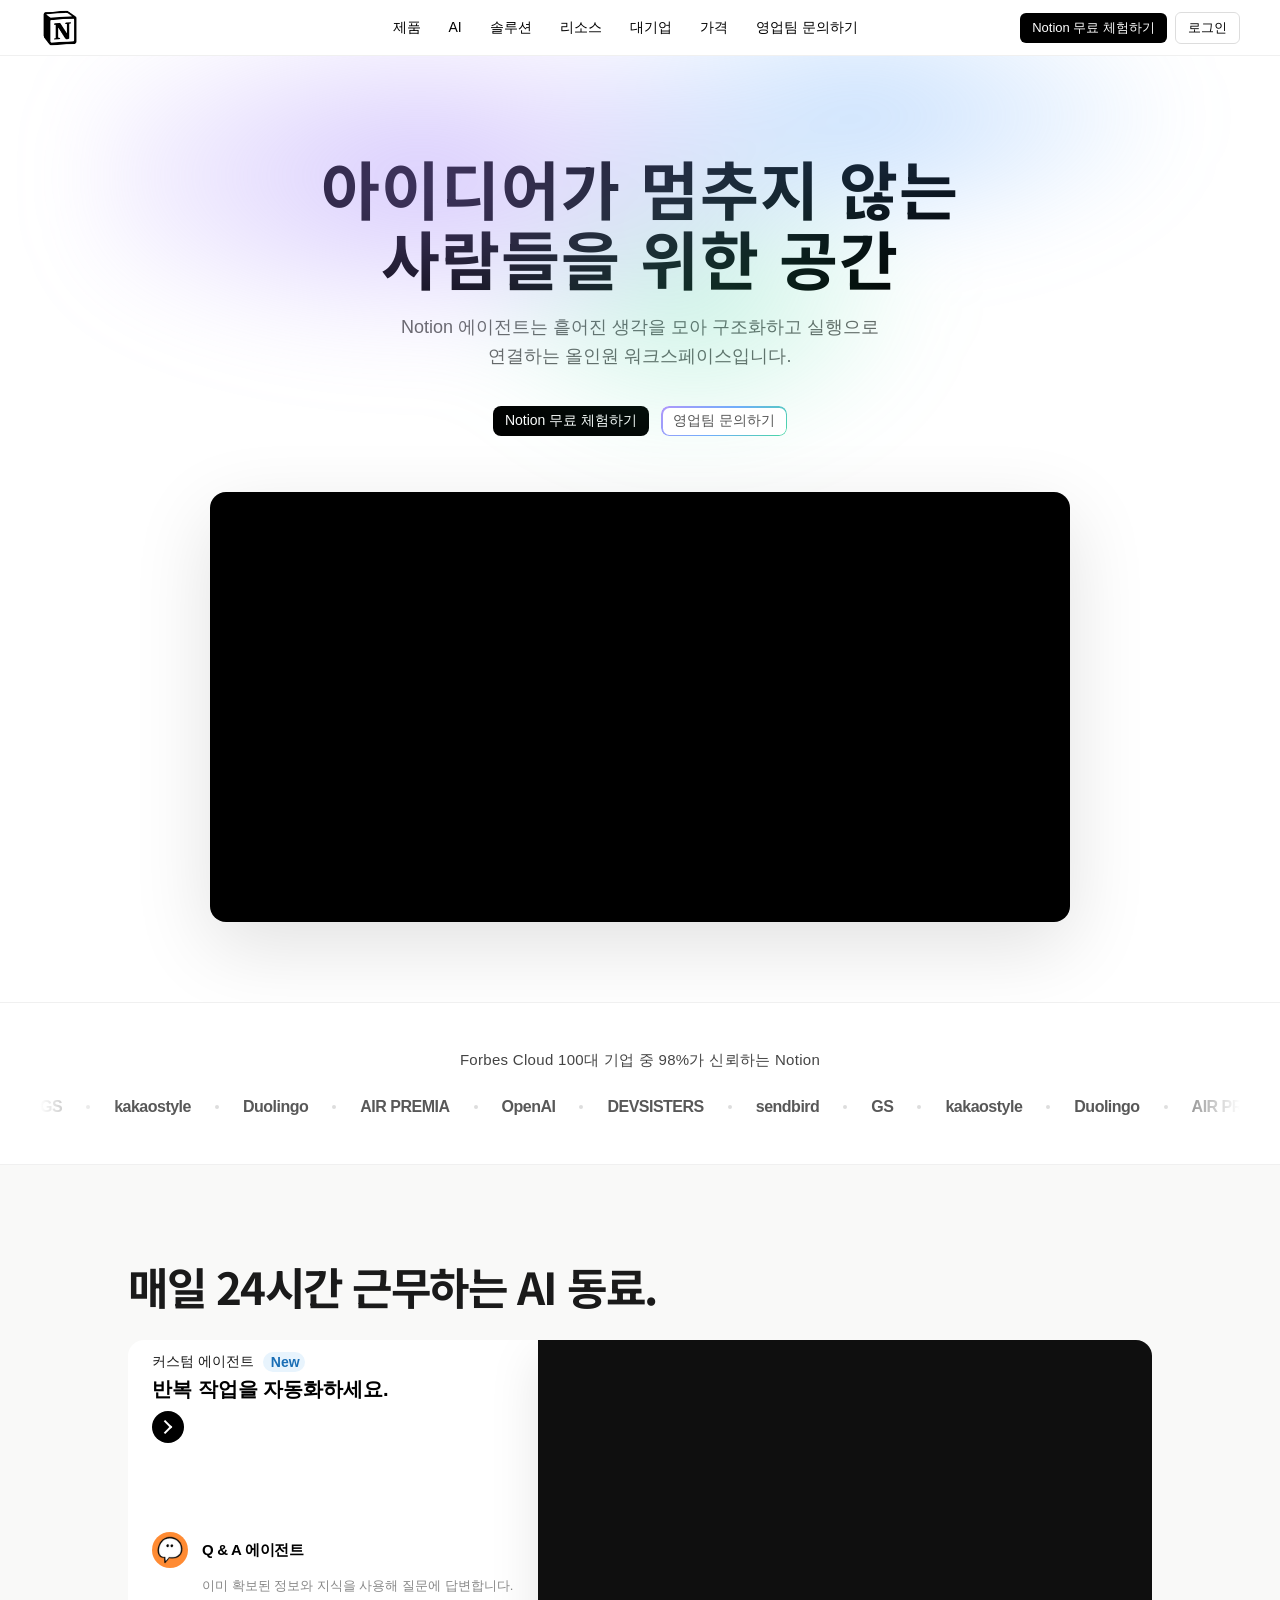
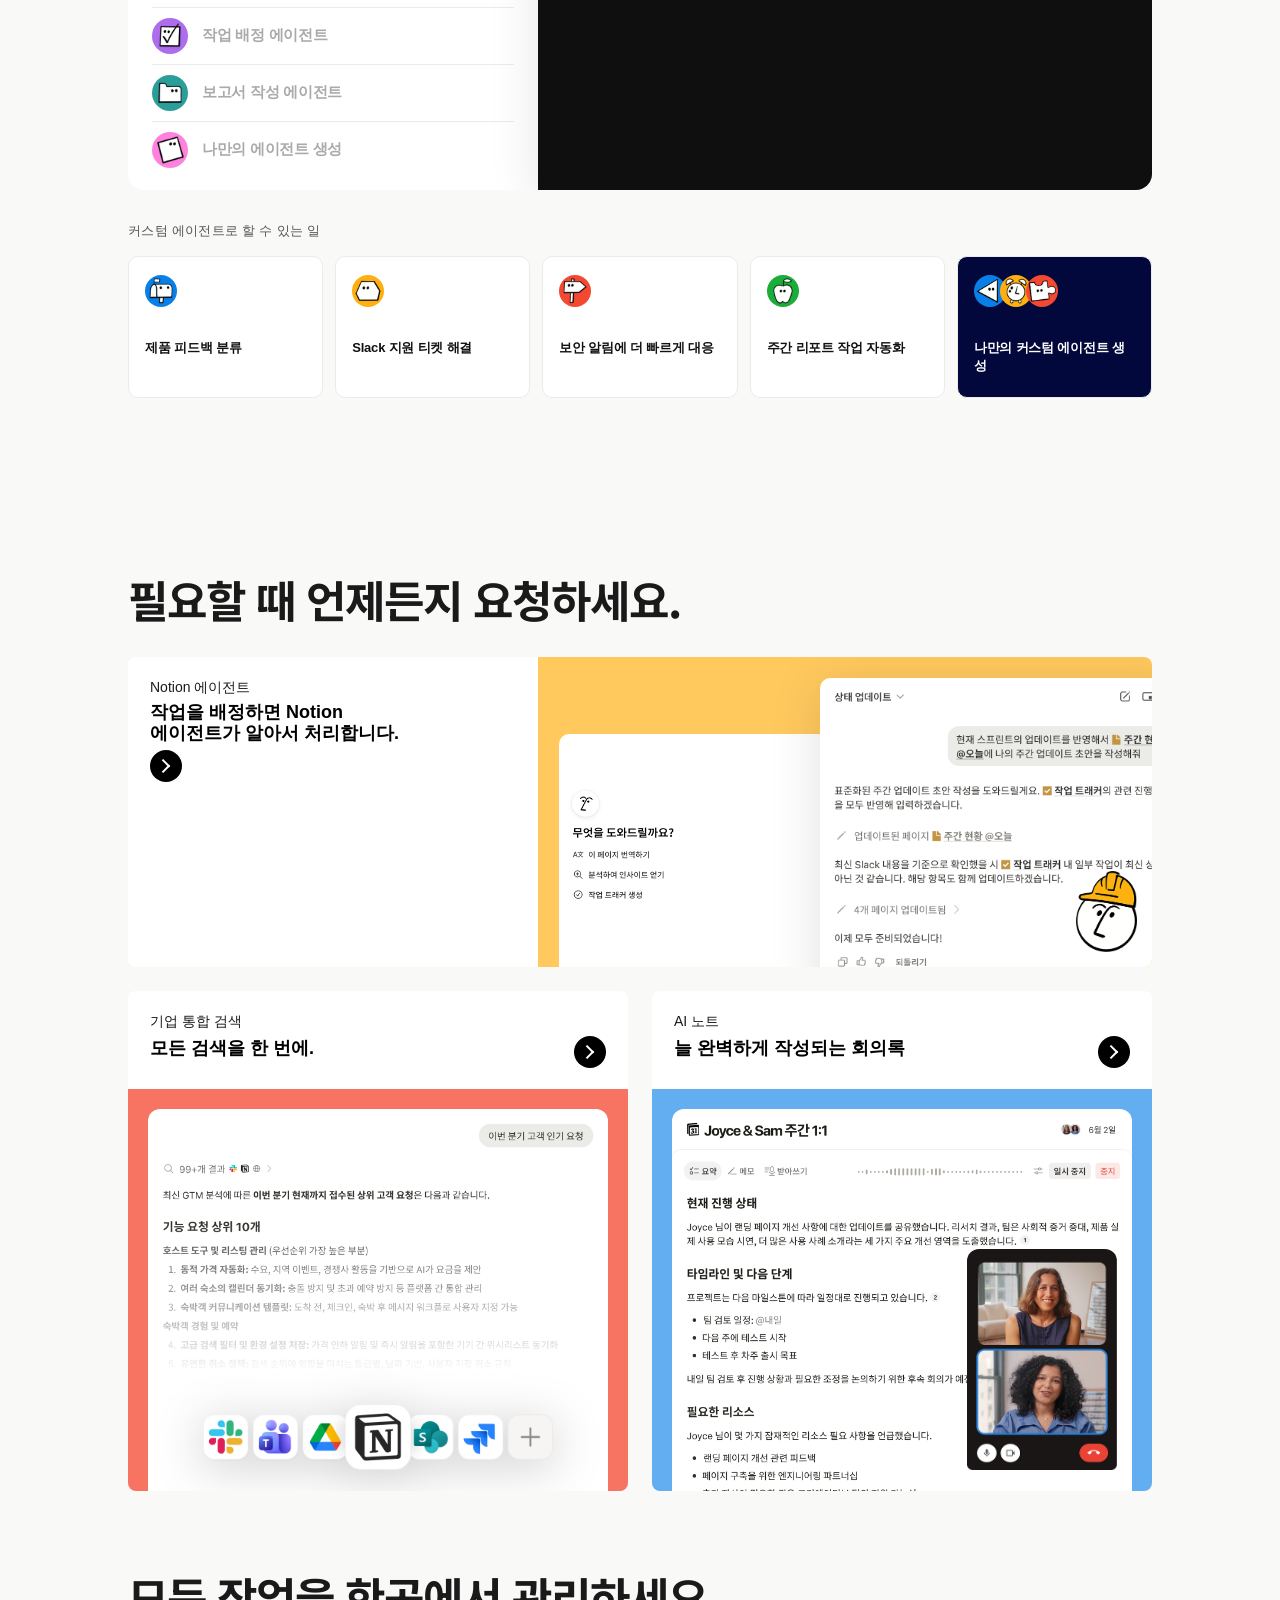
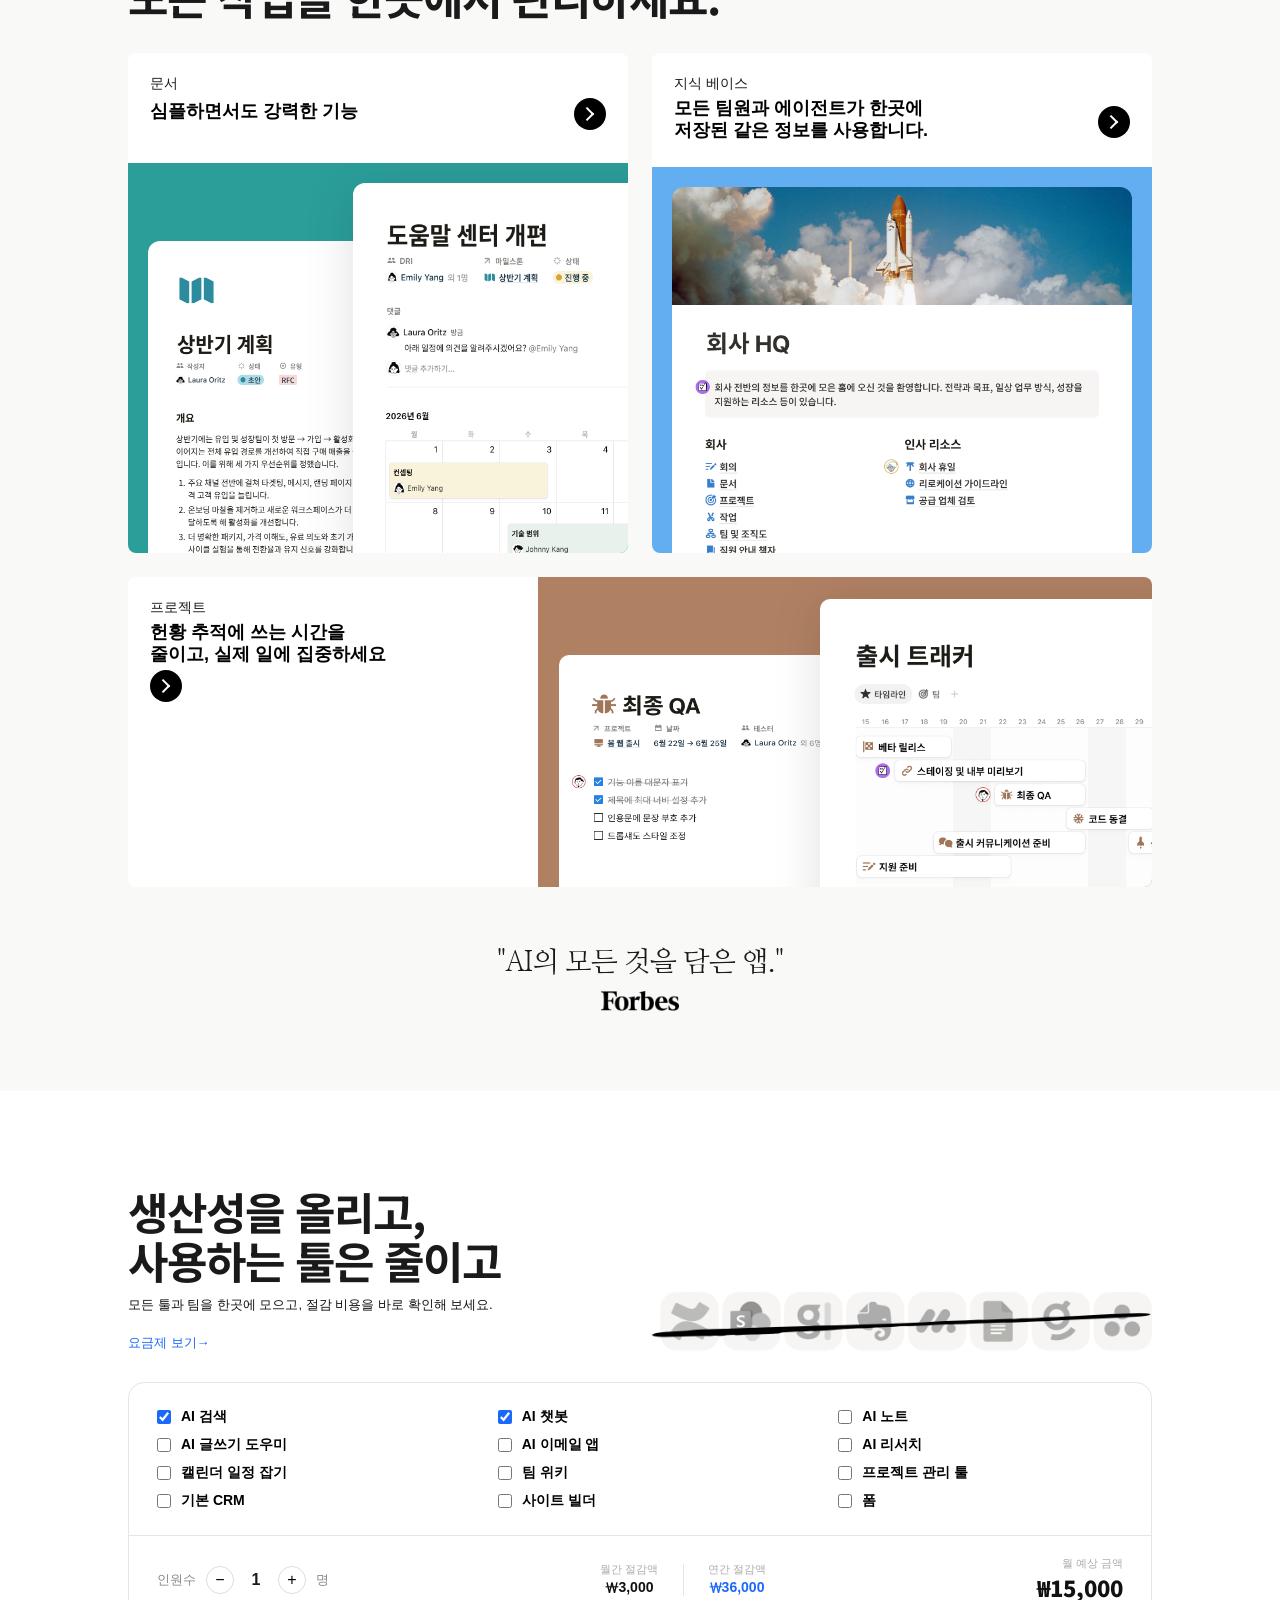
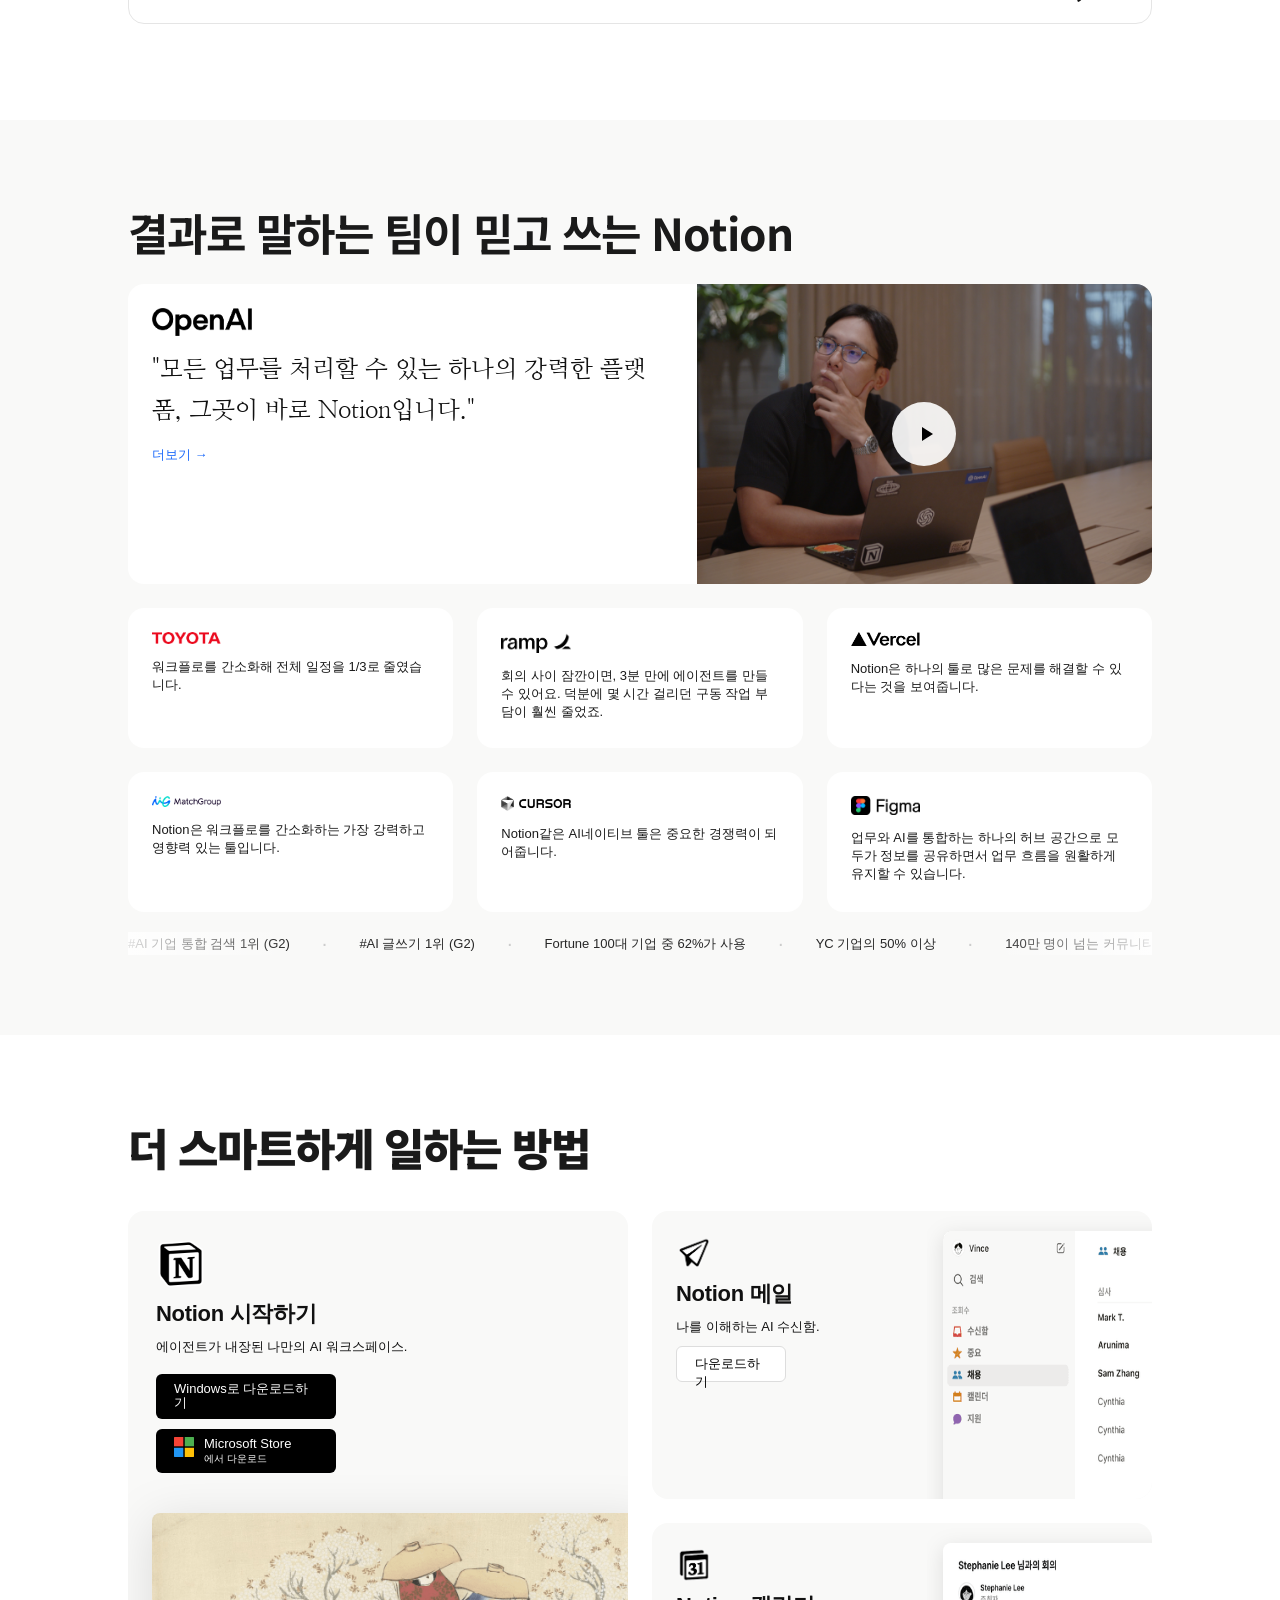
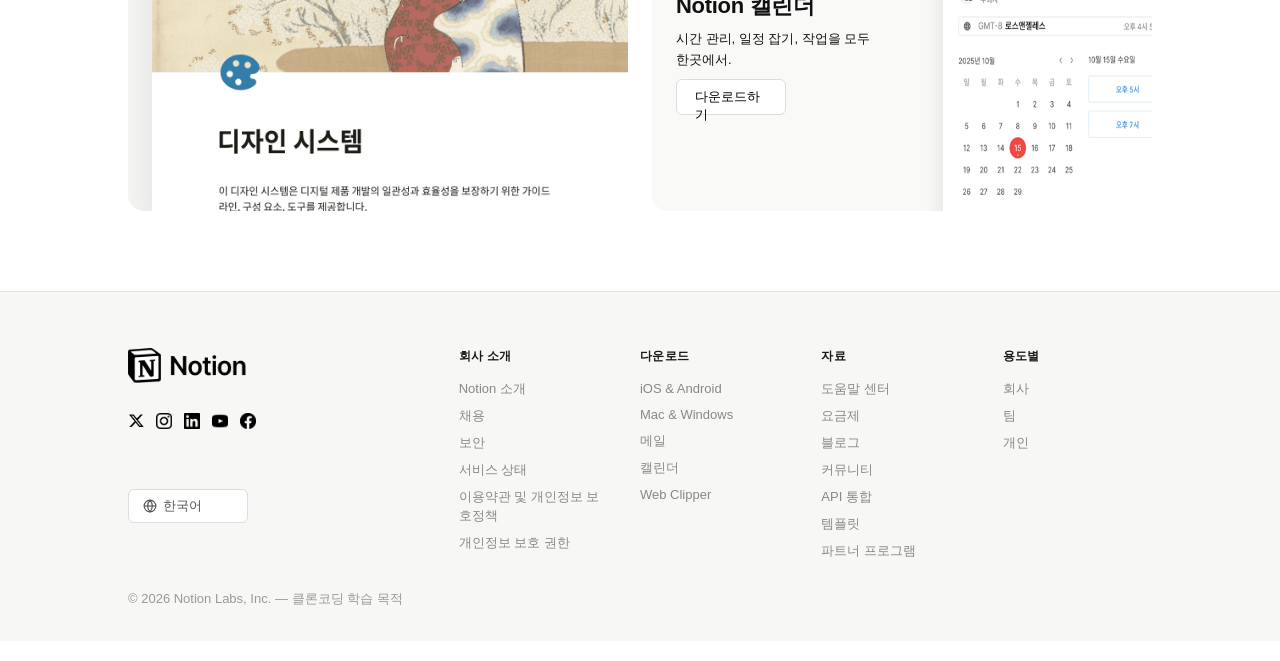
==== commit 1e084008: "Add files via upload" ====
--- a/index.html
+++ b/index.html
@@ -8,7 +8,7 @@
   <link href="https://fonts.googleapis.com/css2?family=Noto+Sans+KR:wght@100..900&display=swap" rel="stylesheet">
   <link href="https://fonts.googleapis.com/css2?family=Nanum+Myeongjo&family=Noto+Sans+KR:wght@100..900&display=swap"
     rel="stylesheet">
-  <link rel="stylesheet" href="css/main.css">
+  <link rel="stylesheet" href="css/index.css">
 </head>
 
 <body>
@@ -64,7 +64,7 @@
 
   <section class="hero">
     <h1>아이디어가 멈추지 않는<br>사람들을 위한 공간</h1>
-    <p>Notion 에이전트는 흩어진 생각을 모아 구조화하고 실행으로 <br>연결하는 올인원 워크스페이스입니다.</p>
+    <p>Notion 에이전트는 흩어진 생각을 모아 구조화하고 실행으로 연결하는 올인원 워크스페이스입니다.</p>
     <div class="hero-cta">
       <button class="cta-primary">Notion 무료 체험하기</button>
       <button class="cta-text">영업팀 문의하기</button>
@@ -237,7 +237,7 @@
         <div class="hl-card hl-card-large">
           <div class="hl-card-left">
             <div><span>Notion 에이전트 </span></div>
-            <p class="features-subtitle">작업을 배정하면, Notion <br> 에이전트가 알아서 처리합니다.</p>
+            <p class="features-subtitle">작업을 배정하면 Notion <br> 에이전트가 알아서 처리합니다.</p>
             <span class="arrow"></span>
           </div>
           <div class="hl-card-right">
@@ -299,7 +299,7 @@
             <img class="small-bot" src="img/notion_top2.png" alt="">
           </div>
         </div>
-        <div class="hl-card hl-card-small hl-small-2">
+        <div class="hl-card hl-card-small hl-small-2 ">
           <div class="hl-small-text">
             <div><span>지식 베이스 </span></div>
             <div class="text4">
@@ -789,4 +789,4 @@
 
 </body>
 
-</html>
+</html>
--- a/css/index.css
+++ b/css/index.css
@@ -0,0 +1,2803 @@
+@charset "utf-8";
+
+* {
+    margin: 0;
+    padding: 0;
+    box-sizing: border-box;
+}
+
+body {
+    font-family: 'Inter', sans-serif;
+    background: #fff;
+    color: #1a1a1a;
+    overflow-x: hidden;
+}
+
+/* NAV */
+nav {
+    position: sticky;
+    top: 0;
+    z-index: 100;
+    display: flex;
+    align-items: center;
+    justify-content: space-between;
+    padding: 0 40px;
+    height: 56px;
+    background: rgba(255, 255, 255, 0.92);
+    backdrop-filter: blur(12px);
+    border-bottom: 1px solid rgba(0, 0, 0, 0.06);
+}
+
+.nav-logo {
+    display: flex;
+    align-items: center;
+    gap: 8px;
+    font-size: 18px;
+    font-weight: 700;
+    letter-spacing: -0.5px;
+    padding-right: 150px;
+}
+
+.logo-icon {
+    width: 40px;
+    height: 40px;
+}
+
+.logo-icon img {
+    width: 100%;
+    height: 100%;
+}
+
+.nav-links {
+    display: flex;
+    gap: 4px;
+    list-style: none;
+}
+
+.nav-links a {
+    padding: 6px 12px;
+    font-size: 14px;
+    color: #000;
+    text-decoration: none;
+    border-radius: 6px;
+    transition: all 0.15s;
+}
+
+.nav-links a:hover {
+    background: #ececec;
+    color: #000;
+}
+
+.nav-right {
+    display: flex;
+    align-items: center;
+    gap: 8px;
+}
+
+.btn-ghost {
+    padding: 6px 12px;
+    background: none;
+    border: 1px solid #ddd;
+    border-radius: 6px;
+    font-size: 13px;
+    cursor: pointer;
+    font-family: inherit;
+    transition: all 0.15s;
+}
+
+.btn-ghost:hover {
+    border-color: #999;
+}
+
+.btn-dark {
+    padding: 6px 12px;
+    background: #000;
+    color: #fff;
+    border: none;
+    border-radius: 6px;
+    font-size: 13px;
+    cursor: pointer;
+    font-family: inherit;
+    transition: opacity 0.15s;
+}
+
+.btn-dark:hover {
+    opacity: 0.8;
+}
+
+/* HERO */
+.hero {
+    text-align: center;
+    padding: 96px 40px 80px;
+    background: #fff;
+    position: relative;
+    overflow: hidden;
+}
+
+.hero::before {
+    content: '';
+    position: absolute;
+    top: -120px;
+    left: 50%;
+    transform: translateX(-50%);
+    width: 1100px;
+    height: 600px;
+    background:
+        radial-gradient(ellipse 60% 50% at 30% 40%, rgba(167, 139, 250, 0.45) 0%, transparent 60%),
+        radial-gradient(ellipse 50% 40% at 70% 30%, rgba(96, 165, 250, 0.35) 0%, transparent 60%),
+        radial-gradient(ellipse 40% 50% at 55% 60%, rgba(52, 211, 153, 0.25) 0%, transparent 55%);
+    pointer-events: none;
+    filter: blur(40px);
+    animation: auroraShift 8s ease-in-out infinite alternate;
+}
+
+@keyframes auroraShift {
+    0% {
+        transform: translateX(-50%) scale(1);
+    }
+
+    100% {
+        transform: translateX(-50%) scale(1.08) translateY(12px);
+    }
+}
+
+.hero-badge {
+    display: inline-flex;
+    align-items: center;
+    gap: 6px;
+    border: 1px solid #e0e0e0;
+    border-radius: 20px;
+    padding: 5px 14px 5px 8px;
+    font-size: 12px;
+    color: #555;
+    margin-bottom: 28px;
+    background: #fff;
+}
+
+.hero-badge-dot {
+    width: 6px;
+    height: 6px;
+    background: #00b341;
+    border-radius: 50%;
+}
+
+.hero h1 {
+    font-family: "Noto Sans KR", sans-serif;
+    font-size: 64px;
+    font-weight: 700;
+    line-height: 1.1;
+    letter-spacing: 1px;
+    margin-bottom: 20px;
+    max-width: 800px;
+    margin-left: auto;
+    margin-right: auto;
+    color: #000;
+    word-break: keep-all;
+}
+
+.hero p {
+    font-size: 18px;
+    color: #666;
+    line-height: 1.6;
+    max-width: 520px;
+    margin: 0 auto 36px;
+    font-weight: 400;
+    word-break: keep-all;
+}
+
+.hero-cta {
+    display: flex;
+    gap: 12px;
+    justify-content: center;
+    align-items: center;
+}
+
+.cta-primary {
+    padding: 6px 12px;
+    background: #000;
+    color: #fff;
+    border: none;
+    border-radius: 8px;
+    font-size: 14px;
+    font-weight: 500;
+    cursor: pointer;
+    font-family: inherit;
+    transition: opacity 0.15s;
+}
+
+.cta-primary:hover {
+    opacity: 0.8;
+}
+
+.cta-text {
+    font-size: 14px;
+    color: #555;
+    cursor: pointer;
+    display: flex;
+    align-items: center;
+    gap: 4px;
+    padding: 6px 12px;
+    border-radius: 8px;
+    position: relative;
+    background: #fff;
+    border: none;
+    font-family: inherit;
+    transition: opacity 0.2s;
+}
+
+.cta-text::before {
+    content: '';
+    position: absolute;
+    inset: 0;
+    border-radius: 8px;
+    padding: 1.5px;
+    background: linear-gradient(135deg, rgba(167, 139, 250, 0.9), rgba(96, 165, 250, 0.9), rgba(52, 211, 153, 0.9));
+    -webkit-mask: linear-gradient(#fff 0 0) content-box, linear-gradient(#fff 0 0);
+    -webkit-mask-composite: xor;
+    mask-composite: exclude;
+    pointer-events: none;
+}
+
+.cta-text:hover {
+    opacity: 0.7;
+}
+
+.hero-sub {
+    font-size: 12px;
+    color: #aaa;
+    margin-top: 16px;
+}
+
+
+/* HERO VIDEO */
+.hero-video-wrap {
+    max-width: 860px;
+    margin: 56px auto 0;
+    border-radius: 16px;
+    overflow: hidden;
+    box-shadow: 0 24px 80px rgba(0, 0, 0, 0.12);
+    position: relative;
+    background: #000;
+}
+
+.hero-video-wrap video {
+    width: 100%;
+    height: 100%;
+    object-fit: cover;
+    display: block;
+}
+
+.hero-video-wrap iframe {
+    width: 100%;
+    height: 100%;
+    border: none;
+    display: block;
+}
+
+.sidebar-workspace {
+    display: flex;
+    align-items: center;
+    gap: 8px;
+    padding: 6px 8px;
+    border-radius: 6px;
+    margin-bottom: 8px;
+    font-size: 12px;
+    font-weight: 600;
+    background: #fff;
+    border: 1px solid #e5e5e5;
+}
+
+.ws-icon {
+    width: 20px;
+    height: 20px;
+    background: #000;
+    border-radius: 4px;
+    display: flex;
+    align-items: center;
+    justify-content: center;
+    color: #fff;
+    font-size: 9px;
+    font-weight: 800;
+    flex-shrink: 0;
+}
+
+.sidebar-item {
+    display: flex;
+    align-items: center;
+    gap: 6px;
+    padding: 5px 8px;
+    border-radius: 4px;
+    font-size: 12px;
+    color: #666;
+    cursor: pointer;
+    transition: background 0.1s;
+}
+
+.sidebar-item:hover {
+    background: #efefef;
+}
+
+.sidebar-item.active {
+    background: #efefef;
+    color: #000;
+    font-weight: 500;
+}
+
+.sidebar-section {
+    font-size: 10px;
+    color: #aaa;
+    padding: 8px 8px 4px;
+    font-weight: 600;
+    letter-spacing: 0.5px;
+    text-transform: uppercase;
+}
+
+.mockup-content {
+    padding: 28px 32px;
+    overflow: hidden;
+}
+
+.page-title {
+    font-family: "Noto Sans KR", sans-serif;
+    font-size: 28px;
+    font-weight: 700;
+    margin-bottom: 16px;
+    letter-spacing: -0.5px;
+}
+
+.page-block {
+    height: 10px;
+    background: #f0f0f0;
+    border-radius: 4px;
+    margin-bottom: 8px;
+}
+
+.page-block.w100 {
+    width: 100%;
+}
+
+.page-block.w80 {
+    width: 80%;
+}
+
+.page-block.w60 {
+    width: 60%;
+}
+
+.page-cols {
+    display: grid;
+    grid-template-columns: 1fr 1fr;
+    gap: 12px;
+    margin-top: 16px;
+}
+
+.page-col-block {
+    height: 60px;
+    background: #f7f7f5;
+    border-radius: 6px;
+    border: 1px solid #efefef;
+}
+
+/* LOGOS */
+.logos-section {
+    padding: 48px 40px;
+    border-top: 1px solid #f0f0f0;
+    border-bottom: 1px solid #f0f0f0;
+}
+
+.logos-label {
+    text-align: center;
+    font-size: 15px;
+    color: #444;
+    margin-bottom: 28px;
+    letter-spacing: 0.3px;
+    word-break: keep-all;
+}
+
+.logos-row {
+    display: flex;
+    justify-content: center;
+    align-items: center;
+    gap: 24px;
+    flex-wrap: wrap;
+}
+
+.logos-marquee-wrap {
+    overflow: hidden;
+    position: relative;
+}
+
+.logos-marquee-wrap::before,
+.logos-marquee-wrap::after {
+    content: '';
+    position: absolute;
+    top: 0;
+    bottom: 0;
+    width: 80px;
+    z-index: 2;
+    pointer-events: none;
+}
+
+.logos-marquee-wrap::before {
+    left: 0;
+    background: linear-gradient(to right, #fff 0%, transparent 100%);
+}
+
+.logos-marquee-wrap::after {
+    right: 0;
+    background: linear-gradient(to left, #fff 0%, transparent 100%);
+}
+
+.logos-marquee-track {
+    display: flex;
+    align-items: center;
+    gap: 24px;
+    width: max-content;
+    animation: marquee 20s linear infinite;
+}
+
+.logos-marquee-wrap:hover .logos-marquee-track {
+    animation-play-state: paused;
+}
+
+.logo-item {
+    font-size: 16px;
+    font-weight: 700;
+    color: #585858;
+    letter-spacing: -0.5px;
+    transition: color 0.2s;
+    cursor: default;
+    white-space: nowrap;
+}
+
+.logo-item:hover {
+    color: #818181;
+}
+
+.logo-dot {
+    width: 4px;
+    height: 4px;
+    border-radius: 50%;
+    background: #ddd;
+    flex-shrink: 0;
+}
+
+/* INNER BOX */
+.inner {
+    max-width: 1024px;
+    margin: 0 auto;
+}
+
+/* FEATURES */
+.features {
+    padding: 96px 40px;
+    background: #f9f9f8;
+}
+
+.features-title {
+    font-family: "Noto Sans KR", sans-serif;
+    font-size: 44px;
+    font-weight: 700;
+    letter-spacing: -1.5px;
+    line-height: 1.15;
+    margin-bottom: 28px;
+    text-align: left;
+}
+
+a.feature-item-name {
+    text-decoration: none;
+    font-size: 15px;
+    font-weight: 600;
+    color: #aaa;
+    letter-spacing: -0.3px;
+    transition: color 0.2s;
+}
+
+a.feature-item-name:hover {
+    color: #000;
+}
+
+/* 메인 박스 - 4격자 grid */
+.features-body {
+    display: grid;
+    grid-template-columns: 4fr 6fr;
+    grid-template-rows: auto 1fr;
+    background: #fff;
+    border-radius: 16px;
+    overflow: hidden;
+    height: 450px;
+}
+
+.features-top-left {
+    grid-column: 1;
+    grid-row: 1;
+    padding: 12px 24px 0px 24px;
+}
+
+.features-top-left div span {
+    font-size: 14px;
+    padding-right: 5px;
+}
+
+.features-bottom-left {
+    grid-column: 1;
+    grid-row: 2;
+    display: flex;
+    align-items: flex-end;
+    padding: 0px 24px 12px 24px;
+}
+
+/* 왼쪽 텍스트 리스트 */
+.features-list {
+    display: flex;
+    flex-direction: column;
+    gap: 0;
+}
+
+.feature-item {
+    padding: 10px 0 10px;
+    border-bottom: 1px solid #ebebeb;
+    cursor: pointer;
+    transition: all 0.2s;
+}
+
+.feature-item:first-child {
+    border-top: none;
+}
+
+.feature-item:last-child {
+    border-bottom: none;
+}
+
+.features-top-left .features-subtitle {
+    font-size: 20px;
+    color: #000;
+    line-height: 1.7;
+    margin-bottom: 5px;
+    font-weight: bold;
+    word-break: keep-all;
+}
+
+.tag-blue {
+    display: inline-block;
+    font-size: 11px;
+    font-weight: 600;
+    padding: 2px 8px;
+    border-radius: 20px;
+    background: #e8f4fd;
+    color: #1a6eb5;
+    vertical-align: middle;
+}
+
+.arrow {
+    display: inline-flex;
+    align-items: center;
+    justify-content: center;
+    width: 32px;
+    height: 32px;
+    border-radius: 50%;
+    background: #000;
+}
+
+.arrow:hover {
+    background: #444;
+}
+
+.arrow::after {
+    content: '';
+    display: block;
+    width: 8px;
+    height: 8px;
+    border-top: 2px solid #fff;
+    border-right: 2px solid #fff;
+    transform: rotate(45deg) translate(-2px, 2px);
+}
+
+.feature-item.active .feature-item-name {
+    color: #000;
+}
+
+.feature-item.active .feature-item-desc {
+    max-height: 80px;
+    opacity: 1;
+    margin-top: 8px;
+}
+
+.feature-item-top {
+    display: flex;
+    align-items: center;
+    gap: 14px;
+}
+
+.feature-item-icon {
+    width: 36px;
+    height: 36px;
+    border-radius: 50%;
+    background: #e8e8e8;
+    flex-shrink: 0;
+    overflow: hidden;
+    display: flex;
+    align-items: center;
+    justify-content: center;
+}
+
+.feature-item-icon img {
+    width: 100%;
+    height: 100%;
+    object-fit: cover;
+    border-radius: 50%;
+}
+
+.icon-c1 {
+    background: #ff8b33;
+}
+
+.icon-c2 {
+    background: #ad6ded;
+}
+
+.icon-c3 {
+    background: #2b9e9a;
+}
+
+.icon-c4 {
+    background: #ff82de;
+}
+
+.icon-c5,
+.icon-c9 {
+    background: #0980e8;
+}
+
+.icon-c6,
+.icon-c10 {
+    background: #ffaf0f;
+}
+
+.icon-c7,
+.icon-c11 {
+    background: #f54831;
+}
+
+.icon-c8 {
+    background: #1aad3a;
+}
+
+.feature-item-right {
+    flex: 1;
+    display: flex;
+    align-items: center;
+    gap: 8px;
+}
+
+.feature-item-name {
+    font-size: 15px;
+    font-weight: 600;
+    color: #aaa;
+    letter-spacing: -0.3px;
+    transition: color 0.2s;
+}
+
+.feature-item-desc {
+    font-size: 13px;
+    color: #888;
+    line-height: 1.6;
+    max-height: 0;
+    opacity: 0;
+    overflow: hidden;
+    padding-left: 50px;
+    transition: max-height 0.3s ease, opacity 0.3s ease, margin-top 0.3s ease;
+}
+
+/* 오른쪽 비디오 - 전체 높이 */
+.features-video {
+    grid-column: 2;
+    grid-row: 1 / 3;
+    overflow: hidden;
+    background: #0f0f0f;
+    box-shadow: 0 16px 48px rgba(0, 0, 0, 0.1);
+    position: relative;
+}
+
+.features-video video {
+    width: 100%;
+    height: 100%;
+    object-fit: cover;
+    display: block;
+
+}
+
+.features-video .video-placeholder {
+    width: 100%;
+    height: 100%;
+    min-height: 360px;
+    display: flex;
+    flex-direction: column;
+    align-items: center;
+    justify-content: center;
+    gap: 12px;
+}
+
+.features-video .play-btn {
+    width: 52px;
+    height: 52px;
+    border-radius: 50%;
+    background: rgba(255, 255, 255, 0.12);
+    border: 1.5px solid rgba(255, 255, 255, 0.25);
+    display: flex;
+    align-items: center;
+    justify-content: center;
+    cursor: pointer;
+    transition: all 0.2s;
+}
+
+.features-video .play-btn:hover {
+    background: rgba(255, 255, 255, 0.22);
+}
+
+.features-video .play-btn svg {
+    width: 20px;
+    height: 20px;
+    fill: #fff;
+    margin-left: 3px;
+}
+
+.features-video p {
+    font-size: 12px;
+    color: rgba(255, 255, 255, 0.3);
+}
+
+/* 하단 카드 5개 */
+.features-bottom {
+    margin-top: 32px;
+}
+
+.features-bottom-title {
+    font-size: 13px;
+    font-weight: 400;
+    color: #555;
+    letter-spacing: 0.3px;
+    margin-bottom: 16px;
+}
+
+.features-cards {
+    display: grid;
+    grid-template-columns: repeat(5, 1fr);
+    gap: 12px;
+}
+
+.feat-card {
+    background: #fff;
+    border: 1px solid #ebebeb;
+    border-radius: 10px;
+    padding: 18px 16px;
+    cursor: pointer;
+}
+
+.feat-card-icon {
+    width: 32px;
+    height: 32px;
+    border-radius: 50%;
+    margin-bottom: 12px;
+    overflow: hidden;
+    display: flex;
+    align-items: center;
+    justify-content: center;
+    margin-bottom: 32px;
+}
+
+.feat-card-icon img {
+    width: 100%;
+    height: 100%;
+    object-fit: cover;
+}
+
+.feat-card-icon-overlap {
+    display: flex;
+    align-items: center;
+}
+
+.feat-card-overlap {
+    background: #02083b;
+}
+
+.feat-card-overlap .feat-card-name {
+    color: #fff;
+
+}
+
+.overlap-circle {
+    width: 32px;
+    height: 32px;
+    border-radius: 50%;
+    overflow: hidden;
+    display: flex;
+    align-items: center;
+    justify-content: center;
+    margin-left: -6px;
+    margin-bottom: 32px;
+}
+
+.overlap-circle:first-child {
+    margin-left: 0;
+}
+
+.overlap-circle img {
+    width: 100%;
+    height: 100%;
+    object-fit: cover;
+    border-radius: 50%;
+}
+
+.feat-card-name {
+    font-size: 13px;
+    font-weight: 600;
+    color: #111;
+    letter-spacing: -0.2px;
+    margin-bottom: 4px;
+
+}
+
+.feat-tag {
+    display: inline-block;
+    font-size: 10px;
+    font-weight: 700;
+    letter-spacing: 1px;
+    text-transform: uppercase;
+    color: #999;
+    margin-bottom: 12px;
+}
+
+/* HL SECTION */
+.hl-section {
+    padding: 80px 40px;
+    background: #f9f9f8;
+}
+
+.hl-section-2 {
+    padding: 0px 40px 80px;
+    background: #f9f9f8;
+}
+
+.hl-title {
+    font-family: 'Noto Sans KR', sans-serif;
+    font-size: 44px;
+    font-weight: 700;
+    letter-spacing: -1px;
+    line-height: 1.15;
+    margin-bottom: 32px;
+}
+
+.hl-grid {
+    display: grid;
+    grid-template-columns: 1fr 1fr;
+    grid-template-rows: auto auto;
+    gap: 24px;
+}
+
+.hl-grid-2 {
+    display: grid;
+    grid-template-columns: 1fr 1fr;
+    gap: 24px;
+}
+
+.hl-card {
+    background: #fff;
+    border-radius: 8px;
+    overflow: hidden;
+}
+
+.hl-card-large {
+    grid-column: 1 / 3;
+    height: 310px;
+    display: grid;
+    grid-template-columns: 4fr 6fr;
+}
+
+.hl-card-large-2 {
+    grid-column: 1 / 3;
+    height: 310px;
+    display: grid;
+    grid-template-columns: 4fr 6fr;
+    background: #fff;
+    border-radius: 8px;
+    overflow: hidden;
+}
+
+.hl-grid-2 .hl-small-text {
+    min-height: 110px;
+}
+
+.hl-card-small {
+    height: 500px;
+    display: flex;
+    flex-direction: column;
+}
+
+.hl-small-text {
+    padding: 22px 22px 16px;
+}
+
+.hl-small-text div {
+    font-size: 14px;
+    margin-bottom: 5px;
+}
+
+.text1,
+.text2,
+.text3,
+.text4 {
+    display: flex;
+    align-items: center;
+    justify-content: space-between;
+    width: 100%;
+    gap: 12px;
+}
+
+.hl-small1 {
+    flex: 1;
+    padding: 0 20px;
+    display: flex;
+    align-items: flex-end;
+    overflow: hidden;
+    background: #f77463;
+    position: relative;
+}
+
+.hl-small1 img {
+    position: absolute;
+    width: 92%;
+    height: auto;
+    border-radius: 12px 12px 0 0;
+}
+
+.hl-small1 .small-img {
+    top: 5%;
+}
+
+.hl-small1 .small-icon {
+    width: 70%;
+    right: 15%;
+    bottom: 5%;
+    filter: drop-shadow(0 8px 24px rgba(0, 0, 0, 0.2));
+}
+
+.hl-small2 {
+    flex: 1;
+    padding: 0 20px;
+    display: flex;
+    align-items: flex-end;
+    overflow: hidden;
+    background: #62aef0;
+    position: relative;
+}
+
+.hl-small2 img {
+    position: absolute;
+    width: 92%;
+    height: auto;
+    border-radius: 12px 12px 0 0;
+}
+
+.hl-small2 .small-img {
+    top: 5%;
+}
+
+.hl-small2 .small-icon {
+    width: 30%;
+    height: 55%;
+    right: 7%;
+    bottom: 5%;
+}
+
+.hl-small3 {
+    flex: 1;
+    overflow: hidden;
+    background: #2b9e9a;
+    position: relative;
+}
+
+.hl-small3 img {
+    position: absolute;
+    width: 92%;
+    height: auto;
+    border-radius: 12px 12px 0 0;
+}
+
+.hl-small3 .small-top {
+    top: 20%;
+    left: 4%;
+    width: 60%;
+    height: 80%;
+}
+
+.hl-small3 .small-bot {
+    position: absolute;
+    top: 5%;
+    left: 45%;
+    width: 70%;
+    height: 95%;
+    filter: drop-shadow(0 8px 24px rgba(0, 0, 0, 0.12));
+}
+
+.hl-small4 {
+    flex: 1;
+    padding: 0 20px;
+    display: flex;
+    align-items: flex-end;
+    overflow: hidden;
+    background: #62aef0;
+    position: relative;
+}
+
+.hl-small4 img {
+    position: absolute;
+    width: 92%;
+    height: auto;
+    border-radius: 12px 12px 0 0;
+}
+
+.hl-small4 .small-img {
+    top: 5%;
+}
+
+.hl-card-left {
+    padding: 22px;
+    background: #fff;
+}
+
+.hl-card-left div {
+    font-size: 14px;
+    margin-bottom: 5px;
+}
+
+.hl-card-left .features-subtitle,
+.hl-small-text .features-subtitle {
+    font-size: 18px;
+    line-height: 1.2;
+    color: #000;
+    margin-bottom: 5px;
+    font-weight: bold;
+    word-break: keep-all;
+}
+
+.hl-card-right {
+    flex: 1;
+    position: relative;
+    overflow: hidden;
+    background: #ffc95e;
+}
+
+.hl-card-right img {
+    border-radius: 10px;
+}
+
+.hl-img-base {
+    position: absolute;
+    top: 25%;
+    left: 5%;
+    width: 55%;
+    height: 105%;
+}
+
+.hl-img-mid {
+    position: absolute;
+    top: 10%;
+    left: 46%;
+    width: 55%;
+    height: auto;
+    object-fit: contain;
+    filter: drop-shadow(0 8px 24px rgba(0, 0, 0, 0.12));
+}
+
+.hl-img-top {
+    position: absolute;
+    bottom: 15px;
+    right: 15px;
+    width: 10%;
+    height: auto;
+    object-fit: contain;
+}
+
+.hl-card-right2 {
+    flex: 1;
+    position: relative;
+    overflow: hidden;
+    background: #b08063;
+}
+
+.hl-card-right2 img {
+    border-radius: 10px;
+}
+
+.hl-img-base {
+    position: absolute;
+    top: 25%;
+    left: 3.5%;
+    width: 55%;
+    height: 105%;
+}
+
+.hl-img-mid {
+    position: absolute;
+    top: 7%;
+    left: 46%;
+    width: 60%;
+    height: auto;
+    object-fit: contain;
+    filter: drop-shadow(0 8px 24px rgba(0, 0, 0, 0.12));
+}
+
+.hl-bottom-banner {
+    margin-top: 60px;
+    display: flex;
+    flex-direction: column;
+    align-items: center;
+    gap: 12px;
+    text-align: center;
+}
+
+.hl-bottom-text {
+    font-family: 'Nanum Myeongjo', serif;
+    font-size: 28px;
+    letter-spacing: -1px;
+    line-height: 1.15;
+}
+
+.hl-bottom-img {
+    width: auto;
+    height: 20px;
+    object-fit: cover;
+}
+
+/* PRICING HERO */
+.pricing-hero {
+    padding: 96px 40px;
+    background: #fff;
+}
+
+.pricing-hero-top {
+    display: grid;
+    grid-template-columns: 1fr 1fr;
+    gap: 20px;
+    align-items: flex-end;
+    margin-bottom: 30px;
+}
+
+.pricing-hero-left {
+    display: flex;
+    flex-direction: column;
+    align-items: flex-start;
+}
+
+.pricing-hero-right {
+    display: flex;
+    align-items: center;
+    justify-content: center;
+}
+
+.pricing-hero-right img {
+    width: 100%;
+    height: auto;
+    object-fit: contain;
+}
+
+.pricing-hero-title {
+    font-family: 'Noto Sans KR', sans-serif;
+    font-size: 44px;
+    font-weight: 700;
+    letter-spacing: -1px;
+    margin-bottom: 12px;
+    text-align: left;
+    line-height: 1.1;
+}
+
+.pricing-hero-sub {
+    font-size: 13px;
+    color: #111;
+    text-align: left;
+    margin-bottom: 20px;
+}
+
+.pricing-hero-btn {
+    background: none;
+    border: none;
+    font-size: 13px;
+    color: #1b69fa;
+    cursor: pointer;
+    font-family: inherit;
+    margin-bottom: 0;
+    display: flex;
+    align-items: center;
+    gap: 6px;
+}
+
+.pricing-hero-btn:hover {
+    opacity: 0.7;
+}
+
+.pricing-box {
+    max-width: 1024px;
+    margin: 0 auto;
+    border: 1px solid #e5e5e5;
+    border-radius: 16px;
+    overflow: hidden;
+}
+
+.pricing-checklist {
+    list-style: none;
+    display: grid;
+    grid-template-columns: repeat(3, 1fr);
+    gap: 0;
+    padding: 20px 0;
+}
+
+.pricing-checklist li {
+    border: none;
+}
+
+.check-item {
+    display: flex;
+    align-items: center;
+    gap: 10px;
+    cursor: pointer;
+    padding: 5px 28px;
+}
+
+.check-item input[type=checkbox] {
+    width: 14px;
+    height: 14px;
+    accent-color: #1b69fa;
+    cursor: pointer;
+    flex-shrink: 0;
+}
+
+.check-name {
+    flex: 1;
+    font-size: 14px;
+    color: #000;
+    font-weight: bold;
+}
+
+.pricing-divider {
+    height: 1px;
+    background: #e5e5e5;
+}
+
+.pricing-bottom-row {
+    display: flex;
+    align-items: center;
+    gap: 0;
+    padding: 20px 28px;
+}
+
+.pricing-counter {
+    display: flex;
+    align-items: center;
+    gap: 10px;
+    flex-shrink: 0;
+}
+
+.counter-label {
+    font-size: 13px;
+    color: #888;
+}
+
+.counter-btn {
+    width: 28px;
+    height: 28px;
+    border-radius: 50%;
+    border: 1px solid #ddd;
+    background: #fff;
+    font-size: 16px;
+    cursor: pointer;
+    display: flex;
+    align-items: center;
+    justify-content: center;
+    transition: all 0.15s;
+    font-family: inherit;
+    line-height: 1;
+}
+
+.counter-btn:hover {
+    border-color: #999;
+}
+
+.counter-num {
+    font-size: 16px;
+    font-weight: 700;
+    min-width: 24px;
+    text-align: center;
+}
+
+.counter-unit {
+    font-size: 13px;
+    color: #888;
+}
+
+.pricing-savings {
+    display: flex;
+    align-items: center;
+    gap: 0;
+    flex: 1;
+    justify-content: center;
+}
+
+.saving-item {
+    display: flex;
+    flex-direction: column;
+    align-items: center;
+    gap: 2px;
+    padding: 0 24px;
+}
+
+.saving-label {
+    font-size: 11px;
+    color: #aaa;
+}
+
+.saving-value {
+    font-size: 14px;
+    font-weight: 600;
+    color: #111;
+}
+
+.highlight-saving {
+    color: #1b69fa;
+}
+
+.saving-divider {
+    width: 1px;
+    height: 32px;
+    background: #e5e5e5;
+}
+
+.pricing-total-wrap {
+    display: flex;
+    flex-direction: column;
+    align-items: flex-end;
+    flex-shrink: 0;
+}
+
+.pricing-total-label {
+    font-size: 11px;
+    color: #aaa;
+}
+
+.pricing-total-num {
+    font-size: 22px;
+    font-weight: 900;
+    font-family: 'Noto Sans KR', sans-serif;
+    color: #111;
+    transition: all 0.3s;
+}
+
+/* SOCIAL SECTION */
+.social-section {
+    padding: 80px 0;
+    background: #f9f9f8;
+}
+
+.social-hero-title {
+    font-family: 'Noto Sans KR', sans-serif;
+    font-size: 44px;
+    font-weight: 700;
+    letter-spacing: -1px;
+    margin-bottom: 20px;
+}
+
+.social-card-large {
+    height: 300px;
+    background: #fff;
+    border-radius: 16px;
+    margin-bottom: 24px;
+    display: grid;
+    grid-template-columns: 5fr 4fr;
+    overflow: hidden;
+}
+
+.social-large-left {
+    padding: 24px 24px;
+    display: flex;
+    flex-direction: column;
+    gap: 14px;
+}
+
+.social-large-title {
+    width: 100px;
+    height: 28px;
+}
+
+.social-large-desc {
+    font-size: 24px;
+    color: #111;
+    line-height: 1.7;
+    font-family: 'Nanum Myeongjo', serif;
+    font-weight: 500;
+}
+
+.social-large-btn {
+    font-size: 13px;
+    color: #1b69fa;
+    text-decoration: none;
+    display: inline-flex;
+    align-items: center;
+    gap: 4px;
+}
+
+.social-large-right {
+    position: relative;
+    overflow: hidden;
+    cursor: pointer;
+}
+
+.social-large-right img {
+    width: 100%;
+    height: 100%;
+    object-fit: cover;
+}
+
+.play-overlay {
+    position: absolute;
+    inset: 0;
+    display: flex;
+    align-items: center;
+    justify-content: center;
+    background: rgba(0, 0, 0, 0.15);
+}
+
+.play-circle {
+    width: 64px;
+    height: 64px;
+    border-radius: 50%;
+    background: rgba(255, 255, 255, 0.9);
+    display: flex;
+    align-items: center;
+    justify-content: center;
+}
+
+.play-circle svg {
+    width: 24px;
+    height: 24px;
+    fill: #000;
+    margin-left: 4px;
+}
+
+/* 모달 */
+.yt-modal {
+    display: none;
+    position: fixed;
+    inset: 0;
+    z-index: 9999;
+    background: rgba(0, 0, 0, 0.1);
+    align-items: center;
+    justify-content: center;
+}
+
+.yt-modal.open {
+    display: flex;
+}
+
+.yt-modal-inner {
+    position: relative;
+    width: 720px;
+    max-width: 90vw;
+    background: #fff;
+    border-radius: 16px;
+    padding: 24px;
+    box-shadow: 0 24px 80px rgba(0, 0, 0, 0.15);
+}
+
+.yt-modal-inner iframe {
+    width: 100%;
+    aspect-ratio: 16/9;
+    height: auto;
+    border: none;
+    border-radius: 8px;
+    display: block;
+}
+
+.yt-close {
+    display: block;
+    margin-left: auto;
+    margin-bottom: 12px;
+    background: none;
+    border: none;
+    color: #999;
+    font-size: 18px;
+    cursor: pointer;
+    line-height: 1;
+}
+
+.social-grid {
+    display: grid;
+    grid-template-columns: repeat(3, 1fr);
+    gap: 24px;
+    margin-bottom: 20px;
+}
+
+.social-card {
+    height: 140px;
+    background: #fff;
+    border-radius: 16px;
+    padding: 24px 24px;
+    cursor: pointer;
+}
+
+.social-card img {
+    width: 25%;
+    object-fit: contain;
+    margin-bottom: 10px;
+}
+
+.social-card p {
+    font-size: 13px;
+}
+
+/* 마퀴 */
+.marquee-wrap {
+    overflow: hidden;
+    max-width: 1440px;
+    margin: 0 auto;
+    position: relative;
+}
+
+.marquee-wrap:hover .marquee-track {
+    animation-play-state: paused;
+}
+
+.marquee-wrap::before,
+.marquee-wrap::after {
+    content: '';
+    position: absolute;
+    top: 0;
+    bottom: 0;
+    width: 160px;
+    z-index: 2;
+    pointer-events: none;
+}
+
+.marquee-wrap::before {
+    left: 0;
+    background: linear-gradient(to right, rgba(255, 255, 255, 0.842) 0%, transparent 100%);
+}
+
+.marquee-wrap::after {
+    right: 0;
+    background: linear-gradient(to left, rgba(255, 255, 255, 0.842) 0%, transparent 100%);
+}
+
+.marquee-track {
+    display: flex;
+    align-items: center;
+    gap: 32px;
+    width: max-content;
+    animation: marquee 30s linear infinite;
+}
+
+.marquee-track span {
+    font-size: 13px;
+    font-weight: 500;
+    color: #272727;
+    white-space: nowrap;
+}
+
+.marquee-dot {
+    color: #ccc !important;
+    font-size: 20px !important;
+}
+
+@keyframes marquee {
+    0% {
+        transform: translateX(0);
+    }
+
+    100% {
+        transform: translateX(-50%);
+    }
+}
+
+
+/* BENTO SECTION */
+.bento-section {
+    padding: 80px 40px;
+    background: #fff;
+}
+
+.bento-title {
+    font-family: 'Noto Sans KR', sans-serif;
+    font-size: 44px;
+    font-weight: 900;
+    letter-spacing: -1px;
+    margin-bottom: 32px;
+}
+
+.bento-grid {
+    display: grid;
+    grid-template-columns: 1fr 1fr;
+    gap: 24px;
+    align-items: stretch;
+    height: 600px;
+}
+
+.bento-card {
+    background: #f9f9f8;
+    border-radius: 16px;
+}
+
+.bento-large {
+    overflow: hidden;
+    background: #f9f9f8;
+}
+
+/* bento-large */
+.bento-large {
+    display: flex;
+    flex-direction: column;
+    padding: 28px 28px 0;
+}
+
+.bento-l-img1 {
+    width: 50px;
+    height: 50px;
+    object-fit: contain;
+    margin-bottom: 10px;
+}
+
+.bento-l-text {
+    display: flex;
+    flex-direction: column;
+    gap: 8px;
+    margin-bottom: 24px;
+}
+
+.bento-label {
+    font-size: 22px;
+    font-weight: 700;
+    letter-spacing: -0.3px;
+    color: #111;
+}
+
+.bento-desc {
+    font-size: 13px;
+    color: #111;
+    line-height: 1.6;
+    word-break: keep-all;
+}
+
+.bento-btns {
+    display: flex;
+    gap: 10px;
+    margin-top: 8px;
+    flex-direction: column;
+    width: 180px;
+}
+
+.bento-btn-solid {
+    padding: 8px 18px;
+    background: #000;
+    color: #fff;
+    font-size: 13px;
+    font-weight: 500;
+    border-radius: 6px;
+    text-decoration: none;
+    transition: opacity 0.15s;
+    line-height: 1.1;
+    display: flex;
+    gap: 10px;
+}
+
+.bento-btn-solid:hover {
+    opacity: 0.8;
+}
+
+.bento-btn-solid img {
+    width: 20px;
+    height: 20px;
+}
+
+.bento-btn-solid span {
+    font-size: 10px;
+}
+
+.bento-btn-outline {
+    padding: 8px 18px;
+    background: #fff;
+    color: #000;
+    font-size: 13px;
+    font-weight: 500;
+    border-radius: 6px;
+    text-decoration: none;
+    border: 1px solid #ddd;
+    transition: all 0.15s;
+    width: 110px;
+    height: 36px;
+}
+
+.bento-btn-outline:hover {
+    border-color: #999;
+}
+
+.bento-l-img2-wrap {
+    flex: 1;
+    position: relative;
+    min-height: 180px;
+}
+
+.bento-l-img2 {
+    position: absolute;
+    width: 500px;
+    height: 320px;
+    top: 5%;
+    left: -1%;
+    border-radius: 8px;
+    filter: drop-shadow(0 8px 24px rgba(0, 0, 0, 0.12));
+}
+
+/* bento-small */
+.bento-small {
+    position: relative;
+    height: calc(50% - 12px);
+    background: #f9f9f8;
+    border-radius: 16px;
+    overflow: visible;
+}
+
+.bento-s-left {
+    padding: 24px 0 24px 24px;
+    display: flex;
+    flex-direction: column;
+    gap: 8px;
+    width: 55%;
+}
+
+.bento-s-img1 {
+    width: 36px;
+    height: 36px;
+    object-fit: contain;
+}
+
+.bento-s-img2-wrap {
+    position: absolute;
+    top: 0;
+    right: 0;
+    bottom: 0;
+    width: 45%;
+    overflow: hidden;
+    border-radius: 0 16px 16px 0;
+}
+
+.bento-s-img2 {
+    position: absolute;
+    width: 240px;
+    height: 300px;
+    top: 7%;
+    left: 7%;
+    border-radius: 8px;
+    filter: drop-shadow(-1px 4px 10px rgba(0, 0, 0, 0.1));
+}
+
+.bento-right {
+    display: flex;
+    flex-direction: column;
+    gap: 24px;
+}
+
+/* FOOTER */
+footer {
+    background: #f7f7f5;
+    padding: 56px 40px 0;
+    border-top: 1px solid #e5e5e5;
+}
+
+.footer-brand {
+    display: flex;
+    flex-direction: column;
+    gap: 30px;
+}
+
+.footer-brand img {
+    width: 120px;
+    height: auto;
+}
+
+.footer-sns {
+    display: flex;
+    gap: 12px;
+    align-items: center;
+    padding-bottom: 30px;
+}
+
+.sns-btn {
+    display: flex;
+    align-items: center;
+    justify-content: center;
+    transition: background 0.2s;
+    overflow: hidden;
+}
+
+.sns-btn img {
+    width: 16px;
+    height: 16px;
+    object-fit: contain;
+}
+
+.footer-lang-btn {
+    display: inline-flex;
+    align-items: center;
+    gap: 6px;
+    padding: 7px 14px;
+    border-radius: 6px;
+    border: 1px solid #ddd;
+    background: #fff;
+    font-size: 13px;
+    color: #555;
+    cursor: pointer;
+    font-family: inherit;
+    transition: all 0.15s;
+    width: 120px;
+}
+
+.footer-lang-btn:hover {
+    border-color: #999;
+}
+
+.footer-lang-wrap {
+    position: relative;
+    display: inline-block;
+}
+
+.lang-dropdown {
+    display: none;
+    position: absolute;
+    bottom: calc(100% + 6px);
+    left: 0;
+    background: #fff;
+    border: 1px solid #e5e5e5;
+    border-radius: 8px;
+    box-shadow: 0 8px 24px rgba(0, 0, 0, 0.1);
+    min-width: 140px;
+    overflow: hidden;
+    z-index: 100;
+}
+
+.lang-dropdown.open {
+    display: block;
+}
+
+.lang-dropdown button {
+    display: block;
+    width: 100%;
+    padding: 10px 16px;
+    text-align: left;
+    background: none;
+    border: none;
+    font-size: 13px;
+    color: #333;
+    cursor: pointer;
+    font-family: inherit;
+    transition: background 0.15s;
+}
+
+.lang-dropdown button:hover {
+    background: #f5f5f5;
+}
+
+.lang-dropdown button.active {
+    font-weight: 600;
+    color: #000;
+}
+
+.footer-grid {
+    display: grid;
+    grid-template-columns: 2fr 1fr 1fr 1fr 1fr;
+    gap: 32px;
+    margin-bottom: 20px;
+}
+
+.footer-brand p {
+    font-size: 13px;
+    color: #999;
+    line-height: 1.6;
+    margin-top: 12px;
+}
+
+.footer-col h4 {
+    font-size: 12px;
+    font-weight: 600;
+    margin-bottom: 14px;
+    letter-spacing: 0.3px;
+}
+
+.footer-col ul {
+    list-style: none;
+}
+
+.footer-col ul li {
+    margin-bottom: 8px;
+}
+
+.footer-col ul li a {
+    font-size: 13px;
+    color: #888;
+    text-decoration: none;
+    transition: color 0.15s;
+}
+
+.footer-col ul li a:hover {
+    color: #000;
+}
+
+.footer-bottom {
+    display: flex;
+    justify-content: space-between;
+    align-items: center;
+    padding: 24px 0 32px;
+}
+
+.footer-bottom p {
+    font-size: 12px;
+    color: #bbb;
+}
+
+.footer-bottom-links {
+    display: flex;
+    gap: 16px;
+}
+
+.footer-bottom-links a {
+    font-size: 12px;
+    color: #bbb;
+    text-decoration: none;
+}
+
+/* HAMBURGER */
+.hamburger {
+    display: none;
+    flex-direction: column;
+    justify-content: center;
+    gap: 5px;
+    width: 36px;
+    height: 36px;
+    background: none;
+    border: none;
+    cursor: pointer;
+    padding: 4px;
+}
+
+.hamburger span {
+    display: block;
+    width: 22px;
+    height: 2px;
+    background: #000;
+    border-radius: 2px;
+    transition: all 0.3s;
+}
+
+.hamburger.open span:nth-child(1) {
+    transform: translateY(7px) rotate(45deg);
+}
+
+.hamburger.open span:nth-child(2) {
+    opacity: 0;
+}
+
+.hamburger.open span:nth-child(3) {
+    transform: translateY(-7px) rotate(-45deg);
+}
+
+.mobile-menu {
+    display: none;
+    position: fixed;
+    top: 56px;
+    left: 0;
+    right: 0;
+    bottom: 0;
+    background: #fff;
+    z-index: 99;
+    flex-direction: column;
+    justify-content: space-between;
+    overflow-y: auto;
+}
+
+.mobile-menu.open {
+    display: flex;
+}
+
+.mobile-links {
+    list-style: none;
+    padding: 8px 0;
+    flex: 1;
+}
+
+.mobile-links li a {
+    display: block;
+    padding: 10px 28px;
+    font-size: 20px;
+    font-weight: bold;
+    color: #333;
+    text-decoration: none;
+    transition: background 0.15s;
+}
+
+.mobile-links li a:hover {
+    background: #f5f5f5;
+}
+
+.mobile-box {
+    background: #f9f9f8;
+    padding: 24px 28px;
+}
+
+.mobile-box-btns {
+    display: grid;
+    grid-template-columns: repeat(3, 1fr);
+    gap: 10px;
+}
+
+.mobile-box-btn {
+    padding: 12px 8px;
+    background: #fff;
+    border: 1px solid #e5e5e5;
+    border-radius: 8px;
+    font-size: 13px;
+    font-weight: 500;
+    cursor: pointer;
+    font-family: inherit;
+    transition: all 0.15s;
+}
+
+.mobile-box-btn:hover {
+    border-color: #999;
+}
+
+.mobile-bottom {
+    display: flex;
+    align-items: center;
+    gap: 10px;
+    padding: 20px 28px;
+    border-top: 1px solid #f0f0f0;
+}
+
+.mobile-login {
+    flex: 1;
+    padding: 12px;
+    background: #fff;
+    border: 1px solid #ddd;
+    border-radius: 8px;
+    font-size: 14px;
+    font-weight: 500;
+    cursor: pointer;
+    font-family: inherit;
+    transition: all 0.15s;
+}
+
+.mobile-login:hover {
+    border-color: #999;
+}
+
+.mobile-download {
+    flex: 2;
+    padding: 12px;
+    background: #000;
+    color: #fff;
+    border: none;
+    border-radius: 8px;
+    font-size: 14px;
+    font-weight: 500;
+    cursor: pointer;
+    font-family: inherit;
+    transition: opacity 0.15s;
+}
+
+.mobile-download:hover {
+    opacity: 0.8;
+}
+
+.mobile-br {
+    display: none;
+}
+
+
+.social-large-desc br:not(.mobile-br) {
+    display: none;
+}
+
+.social-card p br {
+    display: none;
+}
+
+.bento-btn-mobile-only {
+    display: none;
+}
+
+/* 데스크탑 좁은 구간 보정 (1025px~1200px 사이에서 로고 여백 축소) */
+@media (max-width: 1200px) {
+    .nav-logo {
+        padding-right: 60px;
+    }
+}
+
+/* 큰 태블릿 (1025px ~ 1024px 경계는 아래 블록에서 처리) */
+
+/* 태블릿 */
+@media (max-width: 1024px) {
+    .nav-links {
+        display: none;
+    }
+
+    .btn-ghost {
+        display: none;
+    }
+
+    .hamburger {
+        display: flex;
+    }
+
+    .btn-dark {
+        font-size: 11px;
+        white-space: nowrap;
+    }
+
+    .hero-video-wrap {
+        display: block;
+    }
+
+    .hl-grid {
+        grid-template-columns: 1fr;
+
+    }
+
+    .hl-grid-2 {
+        grid-template-columns: 1fr;
+
+    }
+
+    .hl-card-large {
+        grid-column: unset;
+        display: flex;
+        flex-direction: column;
+        height: 700px;
+        border-radius: 8px;
+    }
+
+    .hl-card-large-2 {
+        grid-column: unset;
+        display: flex;
+        flex-direction: column;
+        height: 700px;
+        border-radius: 8px;
+    }
+
+    .hl-card-small {
+        height: 700px;
+        border-radius: 8px;
+    }
+
+    .hl-small1 img {
+        width: 92%;
+        left: 4%;
+    }
+
+    .hl-small2 img {
+        width: 92%;
+        left: 4%;
+    }
+
+    .hl-small4 img {
+        width: 92%;
+        left: 4%;
+    }
+
+    .hl-card-left {
+        display: flex;
+        flex-wrap: wrap;
+        align-items: center;
+    }
+
+    .hl-card-left div {
+        width: 100%;
+    }
+
+    .hl-card-left .features-subtitle {
+        flex: 1;
+    }
+
+    .hl-small1 .small-icon {
+        transform: translateX(17%);
+    }
+
+    .hl-small2 .small-icon {
+        transform: translateX(200%);
+    }
+
+    .hl-section {
+        padding: 0 60px 60px 60px;
+    }
+
+    .hl-section-2 {
+        padding: 0 60px 60px 60px;
+    }
+
+    .pricing-hero {
+        padding: 60px;
+    }
+
+    .pricing-box {
+        display: grid;
+        grid-template-columns: 1fr;
+    }
+
+    .pricing-checklist {
+        grid-template-columns: 1fr;
+    }
+
+    .pricing-divider {
+        display: none;
+    }
+
+    .pricing-bottom-row {
+        flex-direction: column;
+        justify-content: center;
+        border-left: 1px solid #e5e5e5;
+        gap: 20px;
+    }
+
+    .pricing-savings {
+        flex: unset;
+    }
+
+    .social-section {
+        padding: 60px;
+    }
+
+    .bento-section {
+        padding: 60px;
+    }
+
+    .bento-btn-mobile-only {
+        display: flex;
+        background: #0980e8;
+        align-items: center;
+    }
+
+    .bento-btn-solid:not(.bento-btn-mobile-only) {
+        display: none;
+    }
+
+    .bento-btn-solid {
+        white-space: nowrap;
+        width: auto;
+    }
+
+    .bento-btns {
+        width: 57%;
+    }
+
+    .footer-grid {
+        grid-template-columns: 1fr 1fr;
+        gap: 24px;
+    }
+
+    .footer-brand {
+        grid-column: 1 / 3;
+    }
+
+    .footer-bottom {
+        flex-direction: column;
+        align-items: flex-start;
+        gap: 8px;
+        padding: 0;
+    }
+}
+
+/* 좁은 태블릿 / 큰 폰 가로 (아이패드 세로, 갤럭시탭 등) — 5열/3열 그리드가
+   너무 좁아지는 구간을 별도로 완충 */
+@media (max-width: 900px) {
+    .features-cards {
+        grid-template-columns: repeat(3, 1fr);
+    }
+
+    .social-grid {
+        grid-template-columns: repeat(2, 1fr);
+    }
+
+    .bento-grid {
+        grid-template-columns: 1fr;
+        height: auto;
+    }
+
+    .bento-large {
+        min-height: 480px;
+    }
+
+    .bento-small {
+        height: 220px;
+    }
+
+    .bento-s-img2-wrap {
+        display: none;
+    }
+
+    .bento-s-left {
+        width: 100%;
+    }
+
+    .bento-l-img2 {
+        width: 90%;
+        max-width: 500px;
+        height: auto;
+    }
+}
+
+/* 모바일 */
+@media (max-width: 480px) {
+    .features {
+        padding: 60px 40px;
+    }
+
+    .hero h1 {
+        font-size: 36px;
+        letter-spacing: 2px;
+    }
+
+    .hero p br {
+        display: none;
+    }
+
+    .hero-video-wrap {
+        display: none;
+    }
+
+    .logos-label {
+        font-size: 13px;
+    }
+
+    .hero-cta {
+        flex-direction: column;
+        align-items: center;
+    }
+
+    .cta-primary {
+        padding: 10px 40px;
+    }
+
+    .cta-text {
+        padding: 10px 60px;
+    }
+
+    .mobile-br {
+        display: block;
+    }
+
+    .features-title {
+        font-size: 32px;
+        letter-spacing: -0.5px;
+    }
+
+    .features-body {
+        display: flex;
+        flex-direction: column;
+        height: 380px;
+        border-radius: 16px 16px 0 0;
+        padding: 0;
+    }
+
+    .features-bottom-left {
+        display: none;
+    }
+
+    .features-video {
+        grid-column: unset;
+        grid-row: unset;
+        position: relative;
+        box-shadow: none;
+        height: 368px;
+    }
+
+    .mobile-feat-nav {
+        display: flex;
+        align-items: center;
+        justify-content: flex-end;
+        gap: 8px;
+        padding: 8px 12px;
+        position: absolute;
+        bottom: 12px;
+        right: 12px;
+    }
+
+    .mobile-feat-btn {
+        width: 32px;
+        height: 32px;
+        border-radius: 50%;
+        background: rgba(255, 255, 255, 0.9);
+        border: none;
+        display: flex;
+        align-items: center;
+        justify-content: center;
+        cursor: pointer;
+        font-size: 16px;
+    }
+
+    .mobile-feat-info {
+        padding: 16px;
+        background: #fff;
+        border-radius: 0 0 16px 16px;
+    }
+
+    .mobile-feat-name {
+        font-size: 15px;
+        font-weight: 600;
+        color: #000;
+        margin-bottom: 6px;
+    }
+
+    .mobile-feat-desc {
+        font-size: 13px;
+        color: #888;
+        line-height: 1.6;
+        word-break: keep-all;
+    }
+
+    .mobile-feat-dots {
+        display: flex;
+        gap: 6px;
+        margin-top: 12px;
+    }
+
+    .mobile-dot {
+        width: 8px;
+        height: 8px;
+        border-radius: 50%;
+        background: #ddd;
+        border: none;
+        cursor: pointer;
+        padding: 0;
+        transition: background 0.2s;
+    }
+
+    .mobile-dot.active {
+        background: #000;
+    }
+
+    .features-top-left {
+        display: flex;
+        align-items: center;
+        flex-direction: row;
+        justify-content: space-between;
+        flex-wrap: wrap;
+        padding-bottom: 20px;
+        background: #fff;
+    }
+
+    .features-top-left div {
+        width: 100%;
+    }
+
+    .features-cards {
+        grid-template-columns: 1fr;
+    }
+
+    .feat-card:not(.feat-card-overlap) {
+        display: flex;
+        align-items: center;
+        gap: 12px;
+    }
+
+    .feat-card:not(.feat-card-overlap) .feat-card-icon {
+        margin-bottom: 0;
+    }
+
+    .feat-card-name {
+        font-size: 15px;
+    }
+
+    .overlap-circle {
+        margin-bottom: 20px;
+    }
+
+    .hl-card-right2 .hl-img-mid {
+        left: 40%;
+        width: 65%;
+    }
+
+    .hl-card-right2 .hl-img-base {
+        width: 60%;
+        top: 35%;
+    }
+
+    /* HL SECTION + HL SECTION 2 공통 */
+    .hl-section {
+        padding: 0 20px 60px 20px;
+    }
+
+    .hl-section-2 {
+        padding: 0 20px 60px 20px;
+    }
+
+    .hl-title {
+        font-size: 28px;
+        word-break: keep-all;
+    }
+
+    .hl-grid {
+        grid-template-columns: 1fr;
+    }
+
+    .hl-grid-2 {
+        grid-template-columns: 1fr;
+    }
+
+    .hl-card-large {
+        grid-column: unset;
+        display: flex;
+        flex-direction: column;
+        height: 400px;
+        border-radius: 8px;
+    }
+
+    .hl-card-large-2 {
+        grid-column: unset;
+        display: flex;
+        flex-direction: column;
+        height: 400px;
+        border-radius: 8px;
+    }
+
+    .hl-card-small {
+        height: 400px;
+        border-radius: 8px;
+    }
+
+    .hl-card-left {
+        display: flex;
+        flex-wrap: wrap;
+        align-items: center;
+        padding: 10px;
+    }
+
+    .hl-card-left div {
+        width: 100%;
+    }
+
+    .hl-card-left .features-subtitle {
+        flex: 1;
+    }
+
+    .hl-card-right {
+        overflow: hidden;
+    }
+
+    .hl-card-right2 {
+        overflow: hidden;
+    }
+
+    .hl-img-base {
+        width: 80%;
+        top: 35%;
+    }
+
+    .hl-img-mid {
+        width: 70%;
+        top: 10%;
+        left: 34%;
+    }
+
+    .hl-img-top {
+        width: 16%;
+    }
+
+    .hl-small-text {
+        padding: 10px;
+    }
+
+    .hl-small1 img {
+        width: 90%;
+    }
+
+    .hl-small2 img {
+        width: 90%;
+    }
+
+    .hl-small4 img {
+        width: 90%;
+    }
+
+    .pricing-hero {
+        padding: 60px 40px;
+    }
+
+    .pricing-hero-top {
+        display: flex;
+        flex-direction: column-reverse;
+        gap: 24px;
+    }
+
+    .pricing-hero-left {
+        align-items: flex-start;
+        width: 100%;
+
+    }
+
+    .pricing-hero-right {
+        width: 100%;
+    }
+
+    .pricing-hero-title {
+        font-size: 28px;
+    }
+
+    .pricing-checklist {
+        grid-template-columns: 1fr;
+    }
+
+    .pricing-bottom-row {
+        flex-direction: column;
+        gap: 16px;
+        border-left: none;
+    }
+
+    .pricing-savings {
+        flex-direction: row;
+        align-items: center;
+        justify-content: space-between;
+        width: 100%;
+        gap: 12px;
+    }
+
+    .saving-item {
+        padding: 0 8px;
+    }
+
+    .saving-divider {
+        display: flex;
+    }
+
+    .pricing-total-wrap {
+        width: 100%;
+        align-items: center;
+    }
+
+    .pricing-counter {
+        gap: 10px;
+    }
+
+    .pricing-total-wrap {
+        width: 100%;
+        align-items: center;
+    }
+
+    .pricing-counter {
+        gap: 20px;
+    }
+
+    .social-section {
+        padding: 60px 40px;
+    }
+
+    .social-hero-title {
+        font-size: 30px;
+    }
+
+    .social-card-large {
+        height: auto;
+        grid-template-columns: 1fr;
+        grid-template-rows: auto auto;
+    }
+
+    .social-large-right {
+        height: 200px;
+    }
+
+    .social-large-desc br {
+        display: block;
+    }
+
+    .social-large-desc {
+        font-size: 16px;
+        word-break: keep-all;
+    }
+
+    .social-grid {
+        grid-template-columns: 1fr;
+    }
+
+    .social-card {
+        min-height: 120px;
+        padding: 20px;
+    }
+
+    .social-card p {
+        word-break: keep-all;
+    }
+
+    .bento-section {
+        padding: 40px;
+    }
+
+    .bento-title {
+        font-size: 30px;
+        font-weight: 700;
+    }
+
+    .bento-btn-mobile-only {
+        display: flex;
+    }
+
+    .bento-btn-solid:not(.bento-btn-mobile-only) {
+        display: none;
+    }
+
+    .bento-grid {
+        grid-template-columns: 1fr;
+        height: auto;
+    }
+
+    .bento-right {
+        flex-direction: column;
+    }
+
+    .bento-large {
+        min-height: 470px;
+        padding: 20px;
+    }
+
+    .bento-small {
+        height: 200px;
+    }
+
+    .bento-btn-mobile-only {
+        background: #0980e8;
+    }
+
+    .bento-btn-solid {
+        white-space: nowrap;
+        width: auto;
+    }
+
+    .bento-btns {
+        display: none;
+    }
+
+    .bento-l-img2 {
+        width: 100%;
+        height: 210px;
+
+    }
+
+    .bento-s-img2-wrap {
+        display: none;
+    }
+
+    .bento-s-left {
+        width: 100%;
+        padding: 10px 0 10px 10px;
+    }
+
+    .footer-grid {
+        grid-template-columns: 1fr 1fr;
+        gap: 24px;
+    }
+
+    .footer-brand {
+        grid-column: 1 / 3;
+    }
+
+    .footer-bottom {
+        flex-direction: column;
+        align-items: flex-start;
+        gap: 8px;
+        padding: 0;
+    }
+
+}
+
+@media (min-width: 481px) {
+    .mobile-feat-nav {
+        display: none;
+    }
+
+    .mobile-feat-info {
+        display: none;
+    }
+}
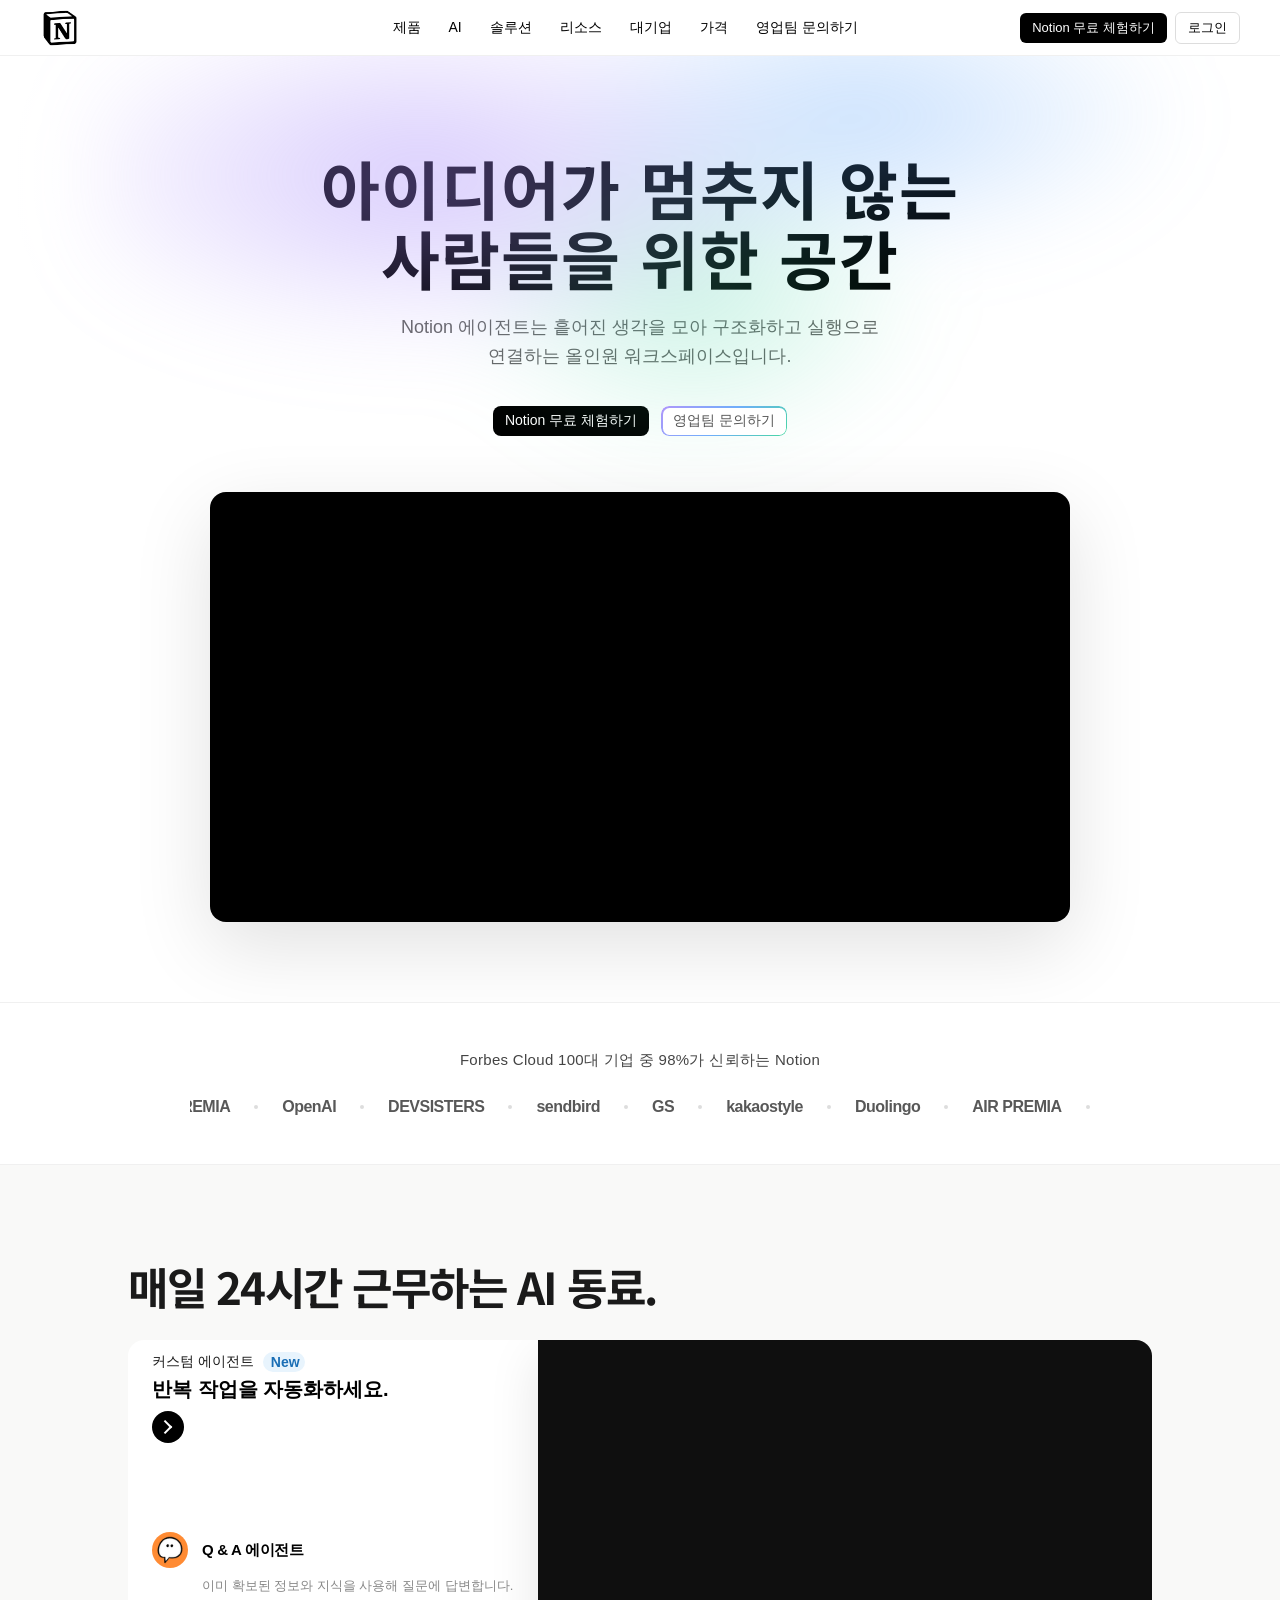
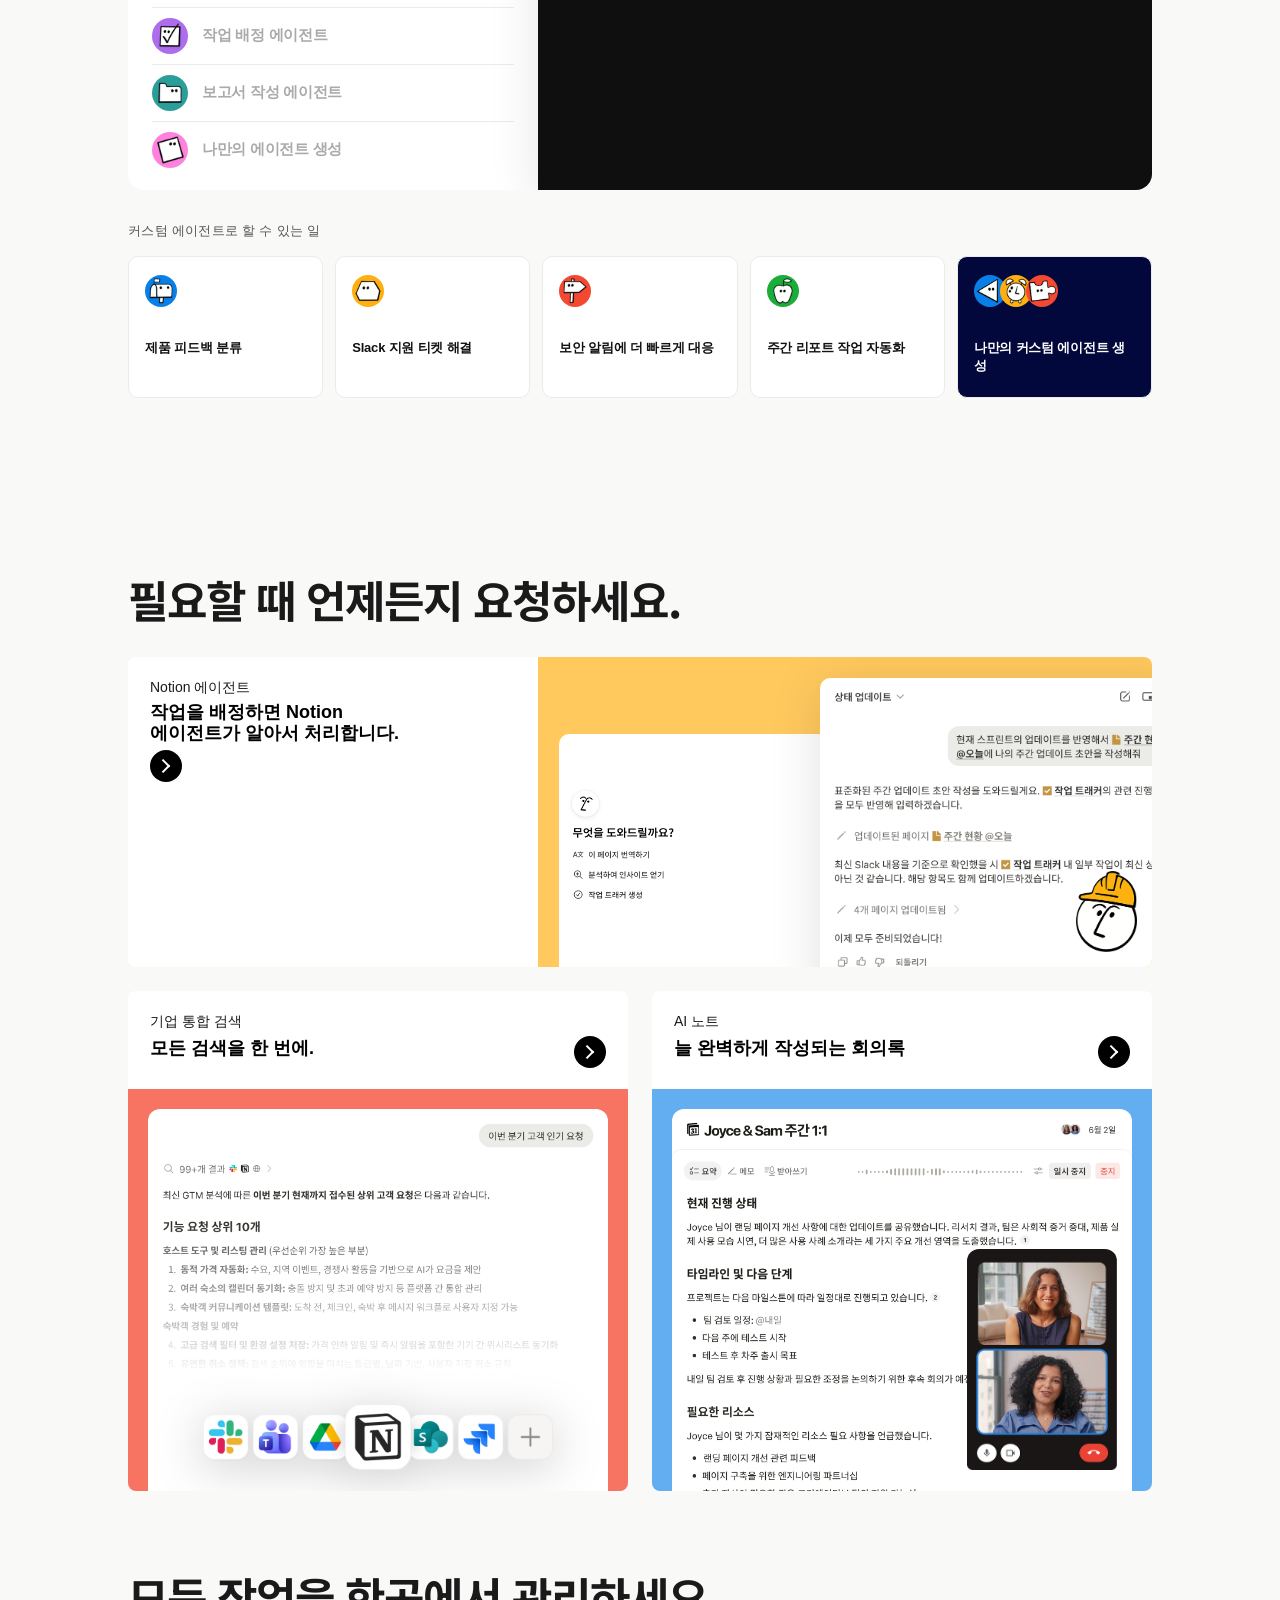
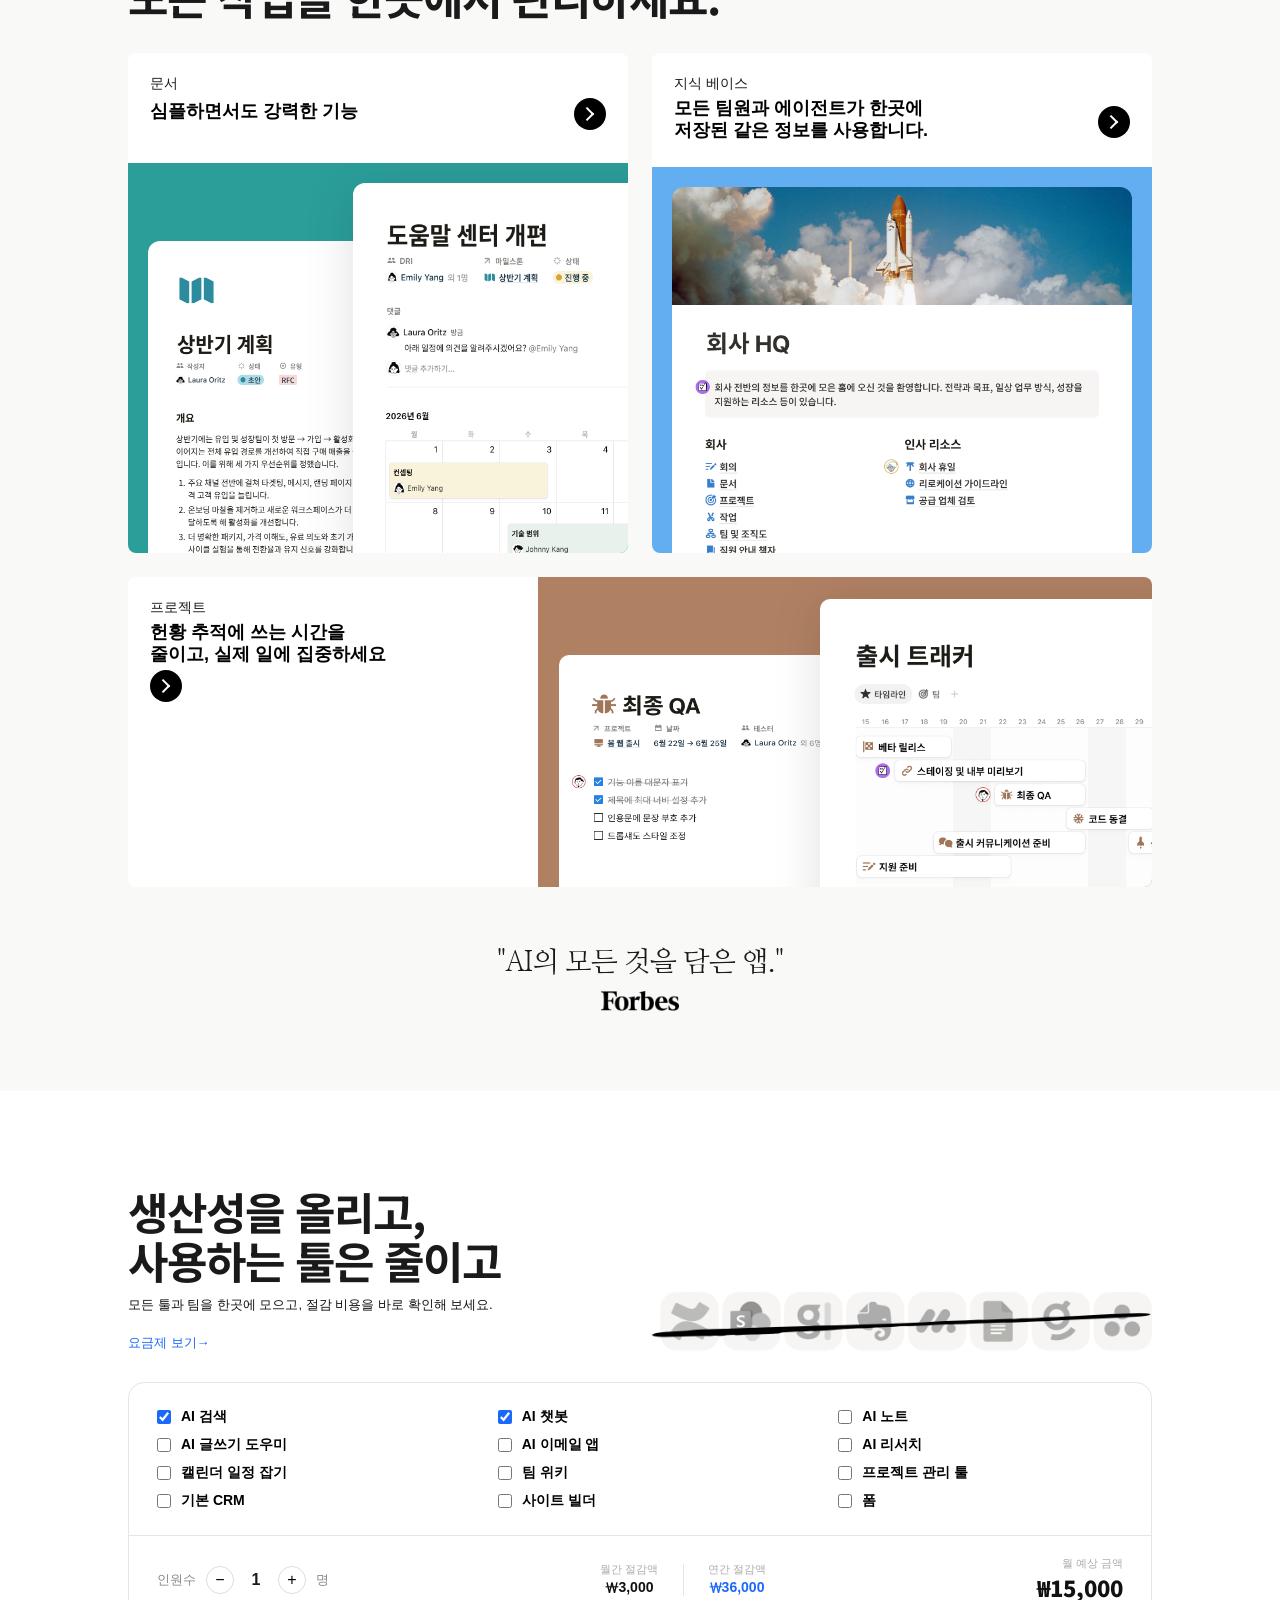
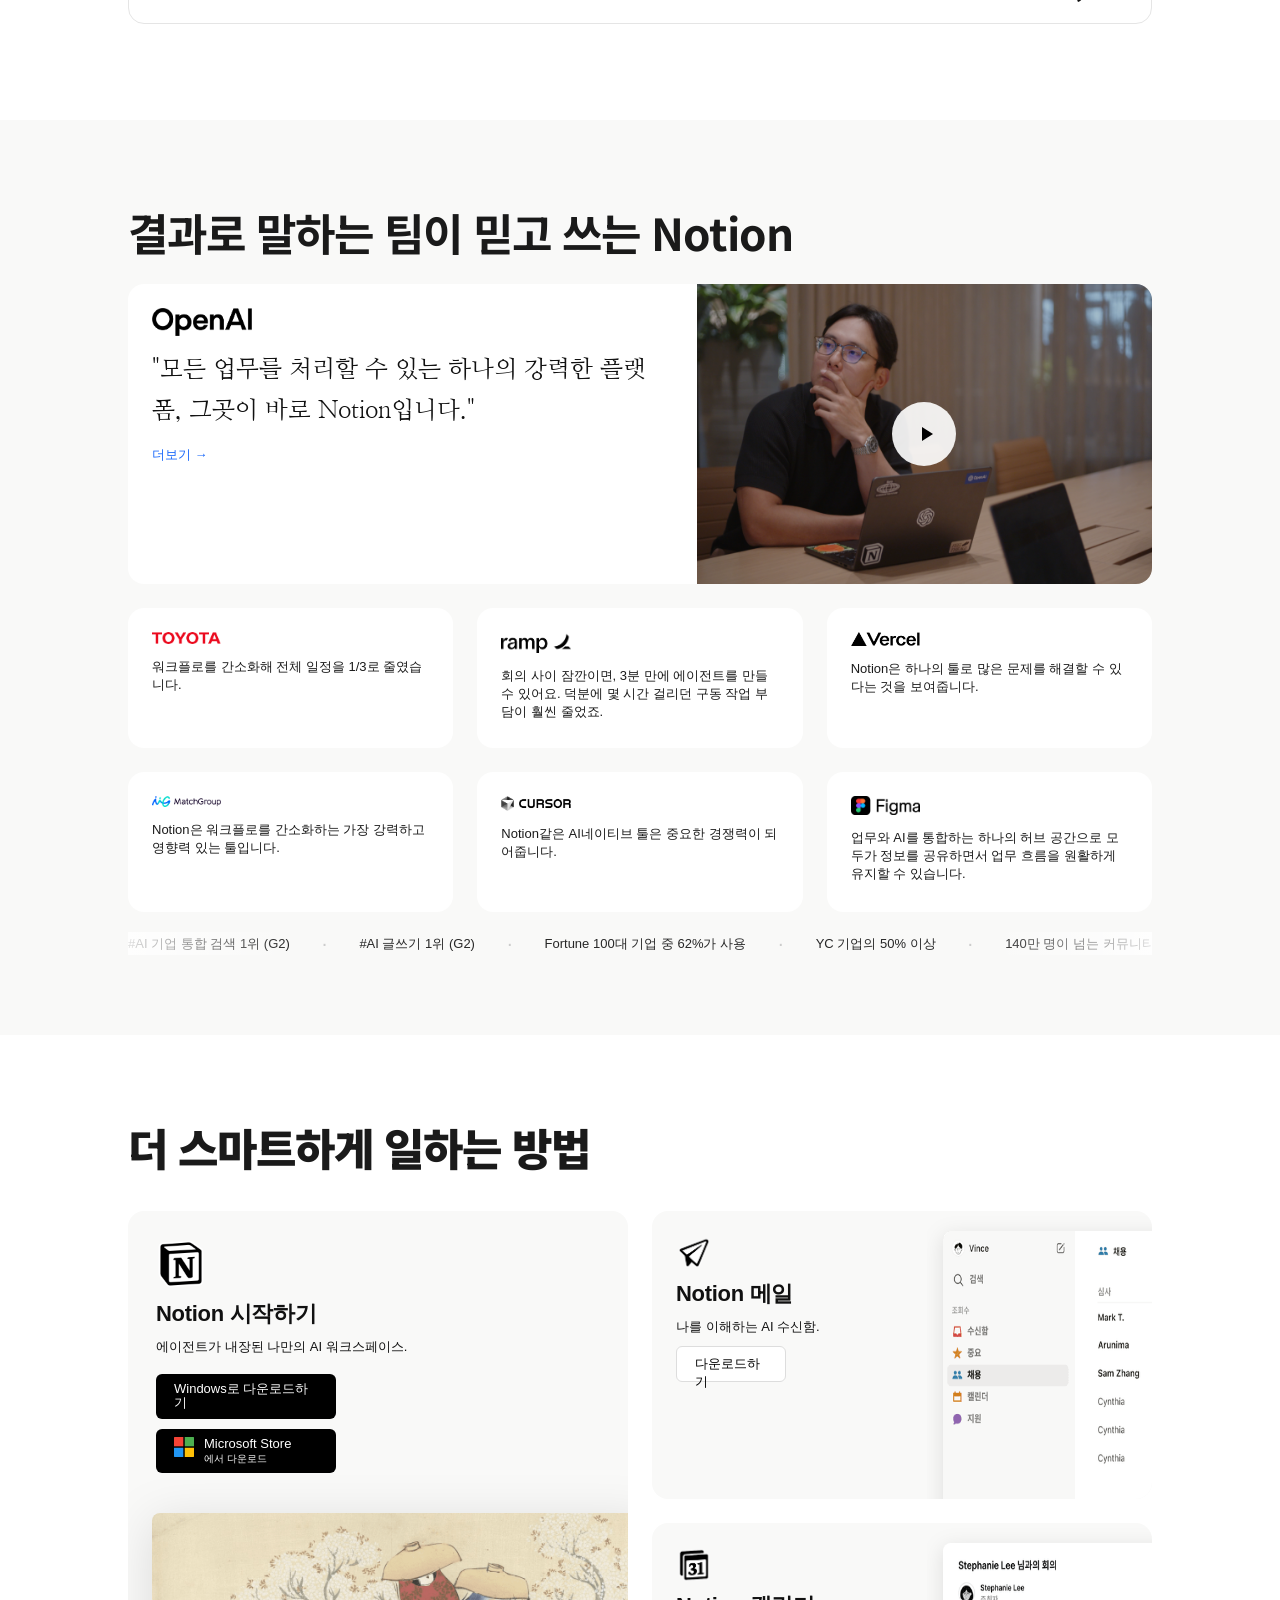
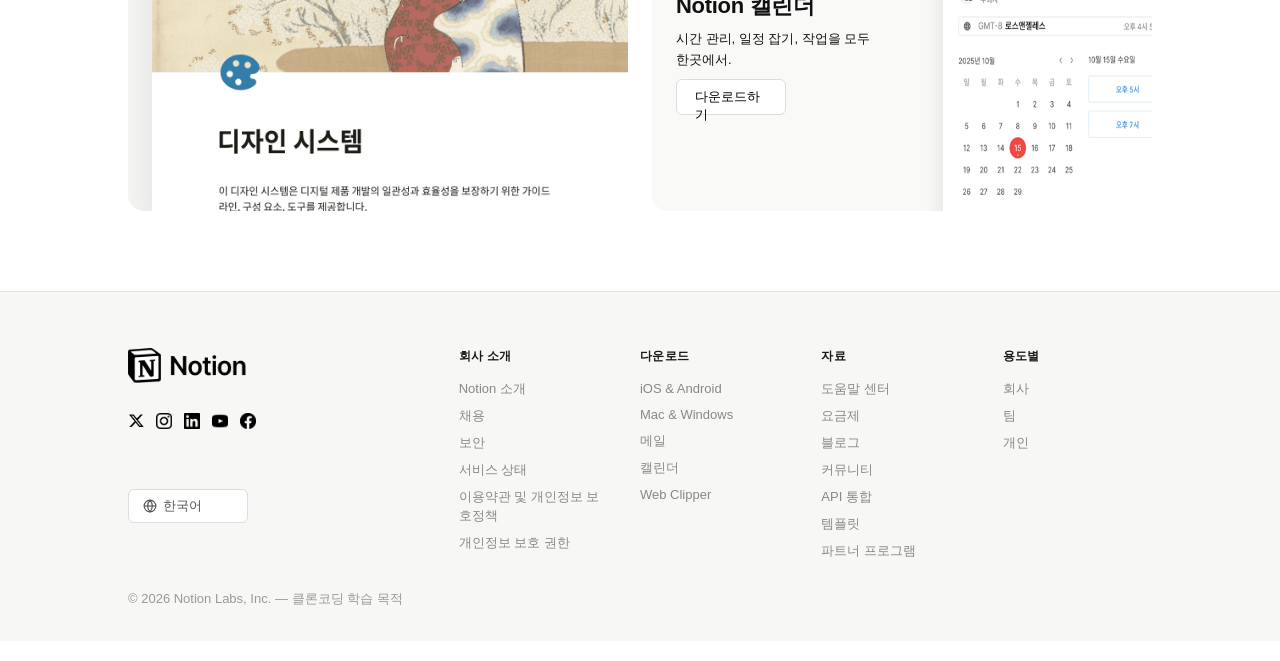
==== commit ec903b59: "Add files via upload" ====
--- a/index.html
+++ b/index.html
@@ -107,6 +107,8 @@
         <span class="logo-item">DEVSISTERS</span>
         <span class="logo-dot"></span>
         <span class="logo-item">sendbird</span>
+        <span class="logo-dot"></span>
+        
       </div>
     </div>
   </div>
--- a/css/index.css
+++ b/css/index.css
@@ -403,8 +403,11 @@
 }
 
 .logos-marquee-wrap {
+    display: flex;
+justify-content: center;
+    max-width: 900px;
     overflow: hidden;
-    position: relative;
+    margin: 0 auto;
 }
 
 .logos-marquee-wrap::before,
@@ -2662,15 +2665,6 @@
         gap: 10px;
     }
 
-    .pricing-total-wrap {
-        width: 100%;
-        align-items: center;
-    }
-
-    .pricing-counter {
-        gap: 20px;
-    }
-
     .social-section {
         padding: 60px 40px;
     }
